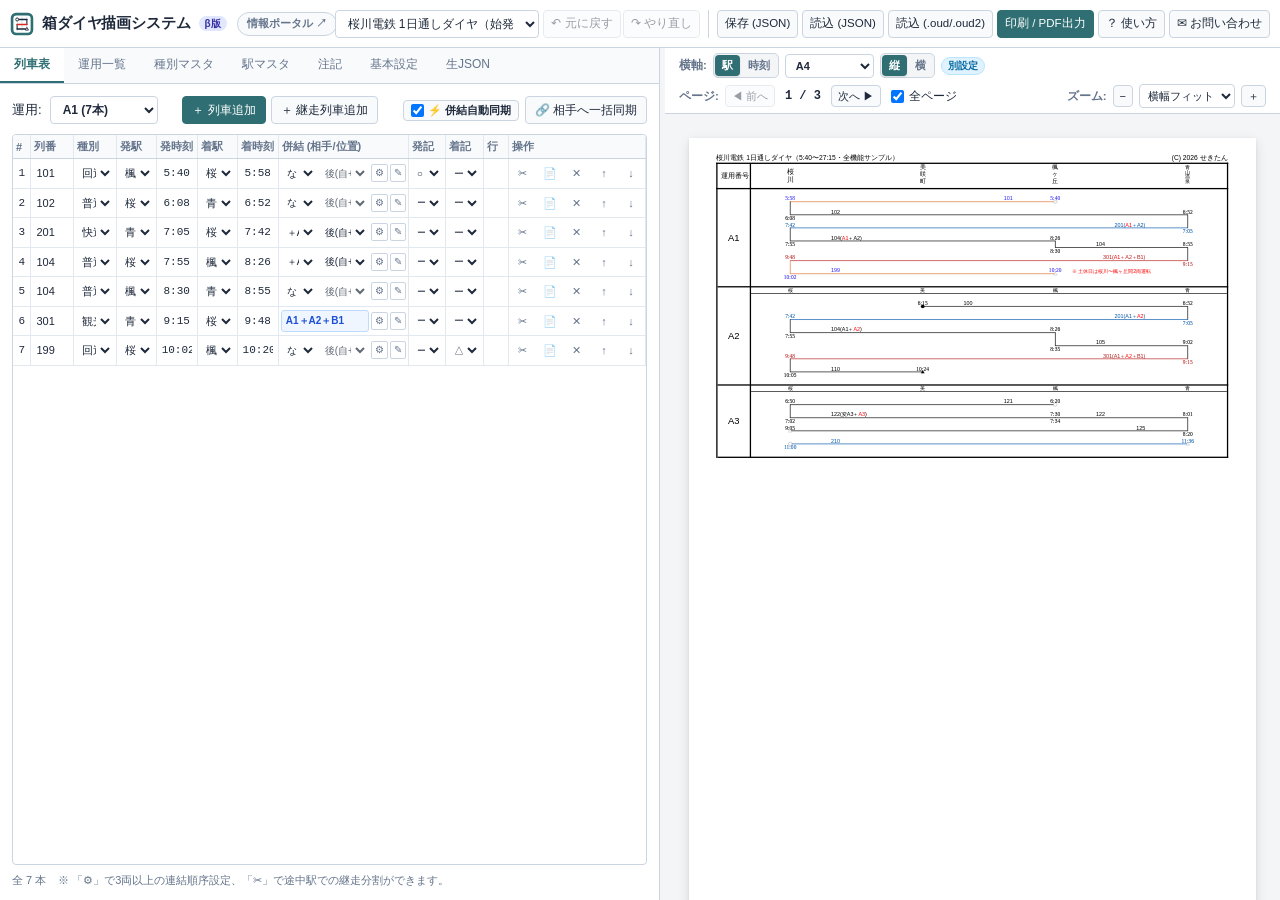
==== index.html @ 74475eea "Unify Sakuragawa full-day sample and add AUTO/CUSTOM paper sizing for time-axis mode" ====
<!DOCTYPE html>
<html lang="ja">
<head>
  <meta charset="UTF-8">
  <meta name="viewport" content="width=device-width, initial-scale=1.0">
  <title>箱ダイヤ描画ソフト - 鉄道車両仕業行路図作成システム</title>
  <meta name="description" content="Excelの罫線引きやセル結合は不要。ブラウザだけで鉄道の箱ダイヤ（車両運用図・仕業行路図）を作成・編集し、1:1ベクターPDFとして出力できる無料Webアプリ（β版）です。">
  <meta name="theme-color" content="#2F6F73">
  <link rel="canonical" href="https://sekitan66325.github.io/box-diagram/">

  <meta property="og:title" content="箱ダイヤ描画ソフト - 鉄道車両仕業行路図作成システム">
  <meta property="og:description" content="ブラウザだけで鉄道の箱ダイヤ（車両運用図・仕業行路図）を作成・編集し、そのままA4/B5のベクターPDFとして出力できる無料Webアプリです。">
  <meta property="og:type" content="website">
  <meta property="og:url" content="https://sekitan66325.github.io/box-diagram/">
  <meta property="og:image" content="https://sekitan66325.github.io/box-diagram/assets/apple-touch-icon.png">
  <meta property="og:site_name" content="箱ダイヤ描画システム">
  <meta name="twitter:card" content="summary">
  <meta name="twitter:site" content="@sekitan66325">

  <link rel="icon" href="assets/favicon.svg" type="image/svg+xml">
  <link rel="icon" href="assets/favicon.png" type="image/png" sizes="64x64">
  <link rel="apple-touch-icon" href="assets/apple-touch-icon.png" sizes="180x180">

  <!-- Google tag (gtag.js) -->
  <script async src="https://www.googletagmanager.com/gtag/js?id=G-0GM4B0FTW9"></script>
  <script>
    window.dataLayer = window.dataLayer || [];
    function gtag() { dataLayer.push(arguments); }
    gtag('js', new Date());

    gtag('config', 'G-0GM4B0FTW9');
  </script>

  <link rel="stylesheet" href="css/style.css">
  <style id="dynamic-print-style">
    @page {
      size: A4 portrait;
      margin: 0;
    }
  </style>
</head>
<body>
  <div class="app-container">
    <!-- 上部メインツールバー -->
    <header class="app-header">
      <div class="brand">
        <img src="assets/favicon.svg" alt="" class="brand-icon" width="24" height="24">
        <span class="brand-title">箱ダイヤ描画システム</span>
        <span class="beta-badge" title="一般公開 β版">β版</span>
        <a href="https://sekitan66325.github.io/" target="_blank" rel="noopener noreferrer" class="portal-back-link" title="真岡鐵道 情報ポータル（sekitan66325.github.io）を新しいタブで開く">
          情報ポータル ↗
        </a>
      </div>

      <div class="header-actions">
        <!-- プリセット選択 -->
        <select id="presetSelect" class="form-select preset-select-control" style="font-weight: 500;">
          <option value="sakuragawa_main">桜川電鉄 1日通しダイヤ（始発〜深夜・全機能サンプル）</option>
          <option value="midorikawa_compact">緑川鉄道 支線（B5横・コンパクトサンプル）</option>
        </select>

        <!-- 元に戻す / やり直し -->
        <div class="history-group">
          <button id="btnUndo" class="btn btn-sm btn-secondary" title="元に戻す (Ctrl+Z)" disabled>
            ↶ 元に戻す
          </button>
          <button id="btnRedo" class="btn btn-sm btn-secondary" title="やり直し (Ctrl+Y)" disabled>
            ↷ やり直し
          </button>
        </div>

        <!-- JSON / OuDia 保存・読込 -->
        <button id="btnExportJson" class="btn btn-sm btn-secondary" title="現在のダイヤデータをJSONファイルとしてダウンロード保存">
          保存 (JSON)
        </button>

        <label class="btn btn-sm btn-secondary" title="JSONファイルを読み込んで反映">
          読込 (JSON)
          <input type="file" id="inputFileJson" accept=".json" style="display: none;">
        </label>

        <label class="btn btn-sm btn-secondary" title="OuDia (.oud) / OuDiaSecond (.oud2) ファイルを読み込んで変換">
          読込 (.oud/.oud2)
          <input type="file" id="inputFileOud" accept=".oud,.oud2" style="display: none;">
        </label>

        <!-- 印刷 / PDF出力 -->
        <button id="btnPrint" class="btn btn-primary btn-sm" title="ブラウザの印刷機能を開いてPDFとして保存">
          印刷 / PDF出力
        </button>

        <!-- 使い方・ヘルプ -->
        <button id="btnHelp" class="btn btn-sm btn-secondary" title="使い方・仕様ガイドを開く (F1)">
          ？ 使い方
        </button>

        <!-- お問い合わせ・ご意見フォーム -->
        <button id="btnFeedback" class="btn btn-sm btn-secondary" title="不具合報告・ご要望・お問い合わせフォームを開く">
          ✉ お問い合わせ
        </button>
      </div>
    </header>

    <!-- メイン2ペイン領域 -->
    <div class="main-workspace">
      <!-- 左ペイン: 表形式エディタ -->
      <aside class="editor-pane" id="editorPane">
        <!-- table-editor.js により動的レンダリングされます -->
      </aside>

      <!-- 幅変更スプリッター -->
      <div class="workspace-splitter" id="workspaceSplitter"></div>

      <!-- 右ペイン: プレビュー表示 -->
      <main class="preview-pane" id="previewPane">
        <div class="preview-toolbar">
          <div class="preview-controls-group">
            <span class="text-muted" style="font-size: 11.5px; font-weight: 600;">横軸:</span>
            <div class="segmented-control" role="group" aria-label="横軸モード切替">
              <button type="button" id="btnAxisStation" class="seg-btn active" title="横軸を駅順にする（標準箱ダイヤ）">駅</button>
              <button type="button" id="btnAxisTime" class="seg-btn" title="横軸を時刻にする（運用線図／棒ダイヤ）">時刻</button>
            </div>
            <select id="selectQuickPageSize" class="form-select preview-quick-size" title="現在の表示モードに適用する用紙サイズ">
              <option value="AUTO">変形 (自動)</option>
              <option value="CUSTOM">変形 (手動)</option>
              <option value="A3">A3</option>
              <option value="B4">B4</option>
              <option value="A4" selected>A4</option>
              <option value="B5">B5</option>
              <option value="A5">A5</option>
              <option value="B6">B6</option>
            </select>
            <div class="segmented-control" role="group" aria-label="用紙の向き切替">
              <button type="button" id="btnQuickPortrait" class="seg-btn active" title="用紙を縦向きにする">縦</button>
              <button type="button" id="btnQuickLandscape" class="seg-btn" title="用紙を横向きにする">横</button>
            </div>
            <span id="quickCustomDimGroup" class="quick-custom-dim-group" hidden>
              <input type="number" id="inputQuickCustomW" class="quick-dim-input font-mono" min="100" max="1800" step="5" title="用紙幅 (mm)" />
              <span class="text-muted" style="font-size: 11px;">×</span>
              <input type="number" id="inputQuickCustomH" class="quick-dim-input font-mono" min="80" max="1200" step="5" title="用紙高さ (mm)" />
              <span class="text-muted" style="font-size: 10.5px;">mm</span>
            </span>
            <span id="quickPageSizeReadout" class="quick-size-readout font-mono" title="現在算出された変形用紙寸法" hidden></span>
            <span id="quickPageModeBadge" class="quick-separate-badge" title="駅軸と時刻軸で別の用紙設定を使用中" hidden>別設定</span>
          </div>

          <div class="preview-controls-group">
            <span class="text-muted" style="font-size: 11.5px; font-weight: 600;">ページ:</span>
            <button id="btnPrevPage" class="btn btn-xs btn-secondary" disabled>◀ 前へ</button>
            <span id="pageIndicator" class="font-mono font-bold" style="font-size: 12px; min-width: 44px; text-align: center;">1 / 1</span>
            <button id="btnNextPage" class="btn btn-xs btn-secondary" disabled>次へ ▶</button>
            <label class="checkbox-simple" style="margin-left: 4px;">
              <input type="checkbox" id="checkShowAllPages" checked />
              <span>全ページ</span>
            </label>
          </div>

          <div class="preview-controls-group">
            <span class="text-muted" style="font-size: 11.5px; font-weight: 600;">ズーム:</span>
            <button id="btnZoomOut" class="btn btn-xs btn-secondary" title="縮小 (Ctrl + -)">−</button>
            <select id="selectZoom" class="form-select" style="height: 24px; padding: 0 4px; font-size: 11px;">
              <option value="fit-width" selected>横幅フィット</option>
              <option value="fit">全体表示</option>
              <option value="0.5">50%</option>
              <option value="0.75">75%</option>
              <option value="1.0">100%</option>
              <option value="1.25">125%</option>
              <option value="1.5">150%</option>
            </select>
            <button id="btnZoomIn" class="btn btn-xs btn-secondary" title="拡大 (Ctrl + +)">＋</button>
          </div>
        </div>

        <div id="layoutSuggestionBar" class="layout-suggestion-bar" hidden></div>

        <!-- プレビュー用紙描画エリア -->
        <div class="preview-scroll-viewport" id="previewViewport">
          <!-- diagram-renderer.js により動的生成されます -->
        </div>
      </main>
    </div>
  </div>

  <!-- 使い方・仕様ガイド モーダル -->
  <div id="helpModalBackdrop" class="modal-backdrop" hidden>
    <div class="modal-dialog" role="dialog" aria-modal="true" aria-labelledby="helpModalTitle">
      <div class="modal-header">
        <div>
          <h2 id="helpModalTitle" class="modal-title">箱ダイヤ描画システム ご利用ガイド・仕様</h2>
          <p class="modal-subtitle">鉄道車両仕業行路図（箱ダイヤ）の作成・編集・PDF出力をブラウザだけで完結できるツールです。</p>
        </div>
        <button id="btnCloseHelp" class="btn-icon modal-close-btn" title="閉じる (Esc)" aria-label="ヘルプを閉じる">✕</button>
      </div>

      <div class="modal-nav" id="helpModalNav">
        <button class="help-nav-btn active" data-help-target="help-sec-quickstart">基本の流れ</button>
        <button class="help-nav-btn" data-help-target="help-sec-tabs">左パネル各タブ</button>
        <button class="help-nav-btn" data-help-target="help-sec-snap">注記とAlt吸着</button>
        <button class="help-nav-btn" data-help-target="help-sec-print">PDF印刷・保存</button>
        <button class="help-nav-btn" data-help-target="help-sec-spec">仕様・ショートカット</button>
      </div>

      <div class="modal-body" id="helpModalBody">
        <section id="help-sec-quickstart" class="help-section">
          <h3>1. はじめに（基本の使い方）</h3>
          <div class="help-steps">
            <div class="help-step">
              <span class="step-badge">1</span>
              <div>
                <strong>サンプルを選ぶ・データを開く</strong>
                <p>上部のプルダウンからサンプルデータ（桜川電鉄 本線 / 特急・回送・試運転 / 緑川鉄道 支線）を選ぶか、<code>読込 (JSON)</code> から保存済みデータを読み込みます。</p>
              </div>
            </div>
            <div class="help-step">
              <span class="step-badge">2</span>
              <div>
                <strong>左側パネルの表で編集する</strong>
                <p>「列車表」「運用一覧」「種別マスタ」「駅マスタ」「注記」「基本設定」タブを切り替えて編集します。変更は即座に右側プレビューへ反映されます。</p>
              </div>
            </div>
            <div class="help-step">
              <span class="step-badge">3</span>
              <div>
                <strong>右側の図面上で確認・微調整する</strong>
                <p>図面上の列車線をクリックすると左側の該当列車行へジャンプします。注記テキストは図面上で直接ドラッグ移動できます。</p>
              </div>
            </div>
            <div class="help-step">
              <span class="step-badge">4</span>
              <div>
                <strong>保存・PDF出力する</strong>
                <p>作業途中のデータは <code>保存 (JSON)</code> でファイル保存し、仕上げは <code>印刷 / PDF出力</code> からベクターPDFとして保存・印刷できます。</p>
              </div>
            </div>
          </div>
          <div class="help-note-box">
            <strong>データの安全性について：</strong> すべての処理はお使いのブラウザ内だけで実行され、入力データが外部サーバーへ送信・保存されることはありません。作業後は必要に応じて <code>保存 (JSON)</code> で手元に保存してください。
          </div>
        </section>

        <section id="help-sec-tabs" class="help-section">
          <h3>2. 左パネル（編集エリア）各タブの機能</h3>
          <table class="help-table">
            <thead>
              <tr>
                <th style="width: 120px;">タブ名</th>
                <th>主な機能とポイント</th>
              </tr>
            </thead>
            <tbody>
              <tr>
                <td><strong>列車表</strong></td>
                <td>運用を選択し、列車番号・種別・発駅/発時刻・着駅/着時刻・併結・発着記号・段下げ行数(<code>行</code>: <code>0</code>〜<code>10</code>) を表形式で編集します。<code>＋ 継走列車追加</code> や行操作の <code>✂</code>（途中駅分割）では列車番号・種別を引き継いで途中駅部分継走（標準<code>1</code>行・基本設定で<code>0</code>行も選択可）を作成できます。併結欄では相手運用と連結位置（<code>後(自+相)</code> / <code>前(相+自)</code>）、<code>⚙</code>（3両以上の詳細編成順設定）、<code>✎</code>（自由記述）を選択でき、<code>⚡ 併結自動同期</code>（および<code>🔗 相手へ一括同期</code>）により相手運用の列車着発情報も同期できます。</td>
              </tr>
              <tr>
                <td><strong>運用一覧</strong></td>
                <td>運用番号（ID）・表示用運用番号・複製・並び替え・削除や、手動改ページモード用の「改ページ」を設定します。「表示用運用番号」は原則「運用番号」に自動同期し（<code>自動</code>）、直接上書きしたいときはそのまま編集できます（<code>手動</code>／<code>↺</code>で復帰）。運用番号の変更時は他運用の併結相手指定も自動更新されます。</td>
              </tr>
              <tr>
                <td><strong>種別マスタ</strong></td>
                <td>普通・回送・SL・快速などの列車種別ごとに、ダイヤ線色・時刻色・列車番号色（カラーピッカー／HEX入力）・線種（実線／破線／点線）を自由に追加・設定できます。<code>🎨 パレット読込</code> から標準・JR東日本風・モノクロ印刷用へ一括切替も可能です。</td>
              </tr>
              <tr>
                <td><strong>駅マスタ</strong></td>
                <td>路線内の駅一覧を管理します。「表示」チェックを切り替えると図面上に縦基準線を引き、駅間のX座標を自動再配置します。主要4駅リセット／サンプル全10駅展開ボタンや、自由な駅追加・並び替えに対応しています。</td>
              </tr>
              <tr>
                <td><strong>注記</strong></td>
                <td>図面上に置く自由テキスト（運休注記など）のページ・配置先（駅軸 / 時刻軸）・文言・色・文字サイズ・X/Y座標を管理します。</td>
              </tr>
              <tr>
                <td><strong>基本設定</strong></td>
                <td>図面タイトル・著作権表記、横軸描画モード（駅 / 時刻）、時間軸の開始時刻・範囲・目盛り・24時以降の表記規則、用紙サイズ（A3/B4/A4/B5/A5/B6）と向き（縦/横・モード別設定可）、改ページやレイアウト細目の微調整が行えます。</td>
              </tr>
              <tr>
                <td><strong>生JSON</strong></td>
                <td>上級者向けのJSON直接表示・コピー・編集タブです。直接編集する場合はチェックボックスをONにして <code>適用する</code> を押してください（構造検証付き）。</td>
              </tr>
            </tbody>
          </table>

          <h4>発着記号の意味</h4>
          <ul class="help-list">
            <li><strong>発記（出発駅側の記号）</strong>：<code>○ 出区</code>（白丸）／<code>● 黒丸</code>／<code>ー なし</code></li>
            <li><strong>着記（到着駅側の記号）</strong>：<code>△ 入区</code>（白三角）／<code>▲ 終結</code>（黒三角）／<code>ー なし</code></li>
          </ul>
        </section>

        <section id="help-sec-snap" class="help-section">
          <h3>3. 図面上の操作と「Alt吸着」機能</h3>
          <ul class="help-list">
            <li><strong>列車線クリック連動</strong>：プレビュー上の列車線をクリックすると、左側の「列車表」で該当運用・該当列車へ自動スクロール＆ハイライトされます。</li>
            <li><strong>スプリッター幅調整</strong>：画面中央の境界線を左右にドラッグすると、編集パネルとプレビューの比率を変えられます。</li>
            <li><strong>注記テキストの自由移動</strong>：図面上の赤い文字等の注記は、そのままマウスでドラッグして位置を調整できます（小数点0.16px単位）。</li>
            <li><strong><code>Alt</code> + ドラッグで列車線に自動吸着</strong>：
              <ul class="help-sublist">
                <li><strong>上側／下側スナップ</strong>：ドラッグ中に <code>Alt</code> キーを押すと、近くの列車線の<strong>上側</strong>または<strong>下側</strong>の基準位置へ自動吸着します（青緑の補助ガイド線が表示されます）。</li>
                <li><strong>左端／中央／右端揃えスナップ</strong>：線の左端や各駅の基準線だけでなく、駅線手前（終着駅など）への<strong>右端揃え</strong>や線区間の中央揃えにも吸着します。</li>
                <li><strong>ドラッグ中の Alt 解除</strong>：<code>Alt</code> キーを先に離してもその吸着位置を起点に飛び跳ねず滑らかに微調整できます（そのままマウスを離せば吸着位置に確定します）。</li>
              </ul>
            </li>
          </ul>
        </section>

        <section id="help-sec-print" class="help-section">
          <h3>4. 印刷 / PDF出力とデータ保存のコツ</h3>
          <div class="help-columns">
            <div class="help-card">
              <h4>きれいなベクターPDFを出す印刷設定</h4>
              <p>上部の <code>印刷 / PDF出力</code>（または <kbd>Ctrl</kbd>+<kbd>P</kbd>）を押すと印刷ダイアログが開きます。ブラウザ側で以下を設定すると、1:1のベクターPDFとして最も綺麗に仕上がります。</p>
              <ul class="help-list">
                <li>送信先：<strong>PDFに保存</strong>（またはお使いのプリンタ）</li>
                <li>用紙サイズ：基本設定で選んだサイズ（A4 / B5）と一致させる</li>
                <li>余白：<strong>なし</strong></li>
                <li>倍率：<strong>既定</strong>（または <strong>100%</strong>）</li>
                <li>オプション：<strong>背景のグラフィック</strong> にチェック推奨</li>
              </ul>
            </div>
            <div class="help-card">
              <h4>データの保存と読み込み</h4>
              <ul class="help-list">
                <li><code>保存 (JSON)</code> を押すと、現在編集中の全設定・全運用・注記を含む JSON ファイルがダウンロードされます。</li>
                <li>次回作業時は <code>読込 (JSON)</code> からそのファイルを選択するだけで状態を復元できます。</li>
                <li>OuDia / OuDiaSecond の <code>.oud</code>・<code>.oud2</code> ファイルは <code>読込 (.oud/.oud2)</code> から取り込みできます（対象ダイヤや表示駅を選んで変換）。</li>
                <li>ブラウザを閉じると編集内容は保持されないため、こまめな JSON 保存をおすすめします。</li>
              </ul>
            </div>
          </div>
        </section>

        <section id="help-sec-spec" class="help-section">
          <h3>5. キーボードショートカット & システム仕様</h3>
          <div class="help-columns">
            <div class="help-card">
              <h4>ショートカット一覧</h4>
              <table class="help-table compact">
                <tbody>
                  <tr><td><kbd>Ctrl</kbd> + <kbd>Z</kbd></td><td>元に戻す（最大50回）</td></tr>
                  <tr><td><kbd>Ctrl</kbd> + <kbd>Y</kbd> / <kbd>Ctrl</kbd>+<kbd>Shift</kbd>+<kbd>Z</kbd></td><td>やり直し</td></tr>
                  <tr><td><kbd>Ctrl</kbd> + <kbd>P</kbd></td><td>全ページ展開して印刷 / PDF出力</td></tr>
                  <tr><td><kbd>Alt</kbd> + 注記ドラッグ</td><td>列車線（上下）・駅境界（左/中央/右端）へ吸着</td></tr>
                  <tr><td><kbd>F1</kbd> / <kbd>Esc</kbd></td><td>ヘルプ画面を開く / 閉じる</td></tr>
                </tbody>
              </table>
            </div>
            <div class="help-card">
              <h4>システム技術仕様（概要）</h4>
              <ul class="help-list">
                <li><strong>動作形式</strong>：HTML / CSS / JavaScript + SVG（外部ライブラリ・バックエンド不要）</li>
                <li><strong>推奨環境</strong>：Google Chrome / Microsoft Edge / Firefox 等の最新モダンブラウザ（PC画面推奨）</li>
                <li><strong>内部座標系</strong>：SVG viewBox（A4基準 <code>1122.56 × 1587.36</code>、縦横・大判/小判サイズ対応・ベクター出力）</li>
                <li><strong>対応用紙</strong>：A3 / B4 / A4 / B5 / A5 / B6（各縦・横、横軸モード別設定対応）</li>
                <li><strong>時刻入力範囲</strong>：<code>0:00〜27:59</code>（深夜日跨ぎ・起点時刻基準対応）</li>
                <li><strong>データ形式</strong>：JSON（スキーマ <code>version: "2.0"</code>）</li>
              </ul>
            </div>
          </div>
          <div class="help-support-box">
            <h4>関連サイト・開発の応援について（任意）</h4>
            <p>
              「箱ダイヤ描画ソフト」はすべての機能を<strong>完全無料</strong>でご利用いただけます。
              もし本ツールがお役に立ちましたら、励ましのレターや温かい応援をいただけますと今後の開発の大きな励みになります（応援は完全に任意です）。
            </p>
            <div class="help-support-actions">
              <a href="https://sekitan66325.github.io/" target="_blank" rel="noopener noreferrer" class="btn btn-sm btn-secondary">真岡鐵道 情報ポータル (sekitan66325.github.io) ↗</a>
              <a href="https://x.com/sekitan66325" target="_blank" rel="noopener noreferrer" class="btn btn-sm btn-secondary">X (@sekitan66325) ↗</a>
              <a href="https://ofuse.me/sekitan66325" target="_blank" rel="noopener noreferrer" class="btn btn-sm btn-secondary">✉ OFUSE で応援レターを送る ↗</a>
            </div>
          </div>
        </section>
      </div>

      <div class="modal-footer">
        <span class="text-muted" style="font-size: 11px;">
          (C) 2026 <a href="https://sekitan66325.github.io/" target="_blank" rel="noopener noreferrer" class="footer-portal-link">せきたん (sekitan66325.github.io) ↗</a> — 箱ダイヤ描画ソフト
        </span>
        <div class="modal-footer-actions">
          <button id="btnOpenFeedbackFromHelp" type="button" class="btn btn-sm btn-secondary" title="アプリ内フォームでお問い合わせを送る">✉ お問い合わせ</button>
          <a href="https://docs.google.com/forms/d/e/1FAIpQLSc45MP0RUGMoadCOQn6BY76kv__9lb29PureF1rfRvtywM2ZQ/viewform" target="_blank" rel="noopener noreferrer" class="btn btn-sm btn-secondary" title="Googleフォームを新しいタブで開く">フォームを別タブで開く ↗</a>
          <button id="btnCloseHelpFooter" class="btn btn-primary btn-sm">閉じる</button>
        </div>
      </div>
    </div>
  </div>

  <!-- お問い合わせ・ご意見フォーム モーダル -->
  <div id="feedbackModalBackdrop" class="modal-backdrop" hidden>
    <div class="modal-dialog feedback-modal-dialog" role="dialog" aria-modal="true" aria-labelledby="feedbackModalTitle">
      <div class="modal-header">
        <div>
          <h2 id="feedbackModalTitle" class="modal-title">お問い合わせ・ご意見フォーム</h2>
          <p class="modal-subtitle">不具合報告・機能追加のご要望・使い方のご質問をお送りください（ログイン不要）。</p>
        </div>
        <div class="modal-header-actions">
          <a id="btnFeedbackNewTab" href="https://docs.google.com/forms/d/e/1FAIpQLSc45MP0RUGMoadCOQn6BY76kv__9lb29PureF1rfRvtywM2ZQ/viewform" target="_blank" rel="noopener noreferrer" class="btn btn-sm btn-primary" title="Googleフォームを新しいタブで開く">
            別タブで開く ↗
          </a>
          <button id="btnCloseFeedback" class="btn-icon modal-close-btn" title="閉じる (Esc)" aria-label="お問い合わせフォームを閉じる">✕</button>
        </div>
      </div>

      <div class="feedback-modal-body">
        <div id="feedbackLoadingState" class="feedback-loading">
          Google フォームを読み込んでいます…（表示されない場合は右上の「別タブで開く ↗」をご利用ください）
        </div>
        <iframe
          id="feedbackFormFrame"
          class="feedback-iframe"
          data-src="https://docs.google.com/forms/d/e/1FAIpQLSc45MP0RUGMoadCOQn6BY76kv__9lb29PureF1rfRvtywM2ZQ/viewform?embedded=true"
          title="箱ダイヤ描画ソフト お問い合わせ・ご意見フォーム"
          loading="lazy">
        </iframe>
      </div>

      <div class="modal-footer">
        <span class="text-muted" style="font-size: 11px;">表示や入力がしづらい場合は「別タブで開く ↗」をお使いください。</span>
        <div class="modal-footer-actions">
          <a id="btnFeedbackNewTabFooter" href="https://docs.google.com/forms/d/e/1FAIpQLSc45MP0RUGMoadCOQn6BY76kv__9lb29PureF1rfRvtywM2ZQ/viewform" target="_blank" rel="noopener noreferrer" class="btn btn-sm btn-secondary">
            別タブで開く ↗
          </a>
          <button id="btnCloseFeedbackFooter" class="btn btn-primary btn-sm">閉じる</button>
        </div>
      </div>
    </div>
  </div>

  <!-- OuDia / OuDiaSecond インポート設定モーダル -->
  <div id="oudImportModalBackdrop" class="modal-backdrop" hidden>
    <div class="modal-dialog oud-modal-dialog" role="dialog" aria-modal="true" aria-labelledby="oudImportModalTitle">
      <div class="modal-header">
        <div>
          <h2 id="oudImportModalTitle" class="modal-title">OuDia / OuDiaSecond (.oud / .oud2) インポート設定</h2>
          <p id="oudImportSubtitle" class="modal-subtitle">ファイルを解析中…</p>
        </div>
        <button id="btnCloseOudImport" class="btn-icon modal-close-btn" title="閉じる (Esc)" aria-label="インポート設定を閉じる">✕</button>
      </div>

      <div class="modal-body oud-modal-body">
        <div class="oud-options-grid">
          <div class="oud-field">
            <label for="oudSelectDiagram" class="oud-field-label">対象ダイヤ (Dia.)</label>
            <select id="oudSelectDiagram" class="form-select"></select>
          </div>
          <div class="oud-field">
            <label for="oudSelectEncoding" class="oud-field-label">文字コード</label>
            <select id="oudSelectEncoding" class="form-select">
              <option value="auto">自動判定 (UTF-8 / Shift_JIS)</option>
              <option value="shift_jis">Shift_JIS (OuDia 標準)</option>
              <option value="utf-8">UTF-8</option>
            </select>
          </div>
          <div class="oud-field">
            <label for="oudSelectFallback" class="oud-field-label">運用情報なし時 (従来 .oud 等)</label>
            <select id="oudSelectFallback" class="form-select">
              <option value="direction">下り / 上りの仮運用へ振り分ける（推奨）</option>
              <option value="single">単一の「未割当」仮運用にまとめる</option>
            </select>
          </div>
          <div class="oud-field oud-checkbox-stack">
            <label class="checkbox-simple">
              <input type="checkbox" id="oudCheckExcludeCanceled" checked />
              <span>運休扱いの列車を除外する</span>
            </label>
            <label class="checkbox-simple">
              <input type="checkbox" id="oudCheckSameRow" checked />
              <span>同一列車継走 (PropertySame) を同じ行に描く</span>
            </label>
          </div>
        </div>

        <div id="oudImportSummary" class="oud-summary-box"></div>
        <ul id="oudImportWarnings" class="oud-warnings-list" hidden></ul>

        <div class="oud-stations-section">
          <div class="oud-stations-header">
            <span class="oud-field-label">水平軸に表示する駅（駅名列）</span>
            <div class="oud-stations-actions">
              <button type="button" id="btnOudVisRecommended" class="btn btn-xs btn-secondary">主要駅＋始終着（推奨）</button>
              <button type="button" id="btnOudVisMajor" class="btn btn-xs btn-secondary">主要駅のみ</button>
              <button type="button" id="btnOudVisEndpoints" class="btn btn-xs btn-secondary">始終着のみ</button>
              <button type="button" id="btnOudVisAll" class="btn btn-xs btn-secondary">全駅</button>
            </div>
          </div>
          <p class="oud-stations-hint">非表示にした途中駅が発着駅になった場合も、前後の表示駅間に自動で補間配置されます。</p>
          <div id="oudStationChecklist" class="oud-station-checklist"></div>
        </div>
      </div>

      <div class="modal-footer">
        <span class="text-muted" style="font-size: 11px;">
          ※ インポートを実行すると現在の編集内容は新しいダイヤに置き換わります。
        </span>
        <div class="modal-footer-actions">
          <button type="button" id="btnCancelOudImport" class="btn btn-sm btn-secondary">キャンセル</button>
          <button type="button" id="btnExecuteOudImport" class="btn btn-sm btn-primary">インポート実行</button>
        </div>
      </div>
    </div>
  </div>

  <!-- スクリプト読み込み順序 -->
  <script src="js/sample-data.js"></script>
  <script src="js/data-model.js"></script>
  <script src="js/oud-parser.js"></script>
  <script src="js/diagram-renderer.js"></script>
  <script src="js/table-editor.js"></script>
  <script src="js/app.js"></script>
</body>
</html>
---- css/style.css ----
/* ==========================================================================
   箱ダイヤ描画ソフト - モダン・シンプル スタイルシート
   - カラーパレット: ニュートラルグレー基調 + 深みのある青緑アクセント (#2F6F73)
   - 不要なグラデーション・ネオン・ガラス風エフェクト・絵文字過多を完全排除
   - 2ペイン分割 + ドラッグ幅変更対応
   - 1:1 ベクター印刷対応 (@media print)
   ========================================================================== */

:root {
  /* ニュートラルパレット */
  --bg-app: #f4f5f7;
  --bg-surface: #ffffff;
  --bg-subtle: #f8fafc;
  --bg-hover: #f1f5f9;
  --bg-active: #e2e8f0;

  /* 罫線・区切り */
  --border-color: #cbd5e1;
  --border-subtle: #e2e8f0;
  --border-focus: #2F6F73;

  /* テキスト色 */
  --text-main: #1e293b;
  --text-muted: #64748b;
  --text-light: #94a3b8;

  /* アクセントカラー: 落ち着いた青緑 (#2F6F73) */
  --primary: #2F6F73;
  --primary-hover: #26595d;
  --primary-active: #1d4346;
  --primary-light: #edf5f5;
  --primary-text: #ffffff;

  /* アラート・ステータス */
  --danger: #dc2626;
  --danger-light: #fef2f2;
  --warning: #d97706;
  --warning-light: #fffbeb;
  --success: #16a34a;

  /* フォント指定 */
  --font-ui: -apple-system, BlinkMacSystemFont, "Segoe UI", "Yu Gothic UI", "Meiryo UI", sans-serif;
  --font-mono: ui-monospace, SFMono-Regular, Consolas, "Liberation Mono", Menlo, monospace;
}

* {
  box-sizing: border-box;
  margin: 0;
  padding: 0;
}

html, body {
  width: 100%;
  height: 100%;
  overflow: hidden;
  font-family: var(--font-ui);
  font-size: 13px;
  color: var(--text-main);
  background-color: var(--bg-app);
  -webkit-font-smoothing: antialiased;
}

/* ==========================================================================
   アプリケーション全体レイアウト
   ========================================================================== */
.app-container {
  display: flex;
  flex-direction: column;
  width: 100vw;
  height: 100vh;
}

/* 上部メインバー */
.app-header {
  display: flex;
  align-items: center;
  justify-content: space-between;
  height: 48px;
  padding: 0 16px;
  background-color: var(--bg-surface);
  border-bottom: 1px solid var(--border-color);
  z-index: 10;
  flex-shrink: 0;
}

.brand {
  display: flex;
  align-items: center;
  gap: 8px;
  min-width: 0;
}

.brand-icon {
  width: 24px;
  height: 24px;
  display: block;
  flex-shrink: 0;
  border-radius: 5px;
}

.brand-title {
  font-size: 15px;
  font-weight: 700;
  letter-spacing: -0.01em;
  color: var(--text-main);
  white-space: nowrap;
}

.beta-badge {
  display: inline-flex;
  align-items: center;
  padding: 1px 6px;
  border-radius: 999px;
  background: #e0e7ff;
  color: #3730a3;
  font-size: 10px;
  font-weight: 700;
  letter-spacing: 0.02em;
  line-height: 1.3;
  flex-shrink: 0;
}

.portal-back-link {
  display: inline-flex;
  align-items: center;
  gap: 3px;
  height: 24px;
  padding: 0 9px;
  margin-left: 2px;
  border-radius: 999px;
  border: 1px solid var(--border-color);
  background-color: var(--bg-subtle);
  color: var(--text-muted);
  font-size: 11px;
  font-weight: 600;
  text-decoration: none;
  white-space: nowrap;
  flex-shrink: 0;
  transition: all 0.12s ease;
}

.portal-back-link:hover {
  color: var(--primary);
  border-color: var(--primary);
  background-color: var(--primary-light);
}

.preset-select-control {
  width: clamp(160px, 16vw, 250px);
}

.footer-portal-link {
  color: var(--primary);
  text-decoration: none;
  font-weight: 600;
}

.footer-portal-link:hover {
  text-decoration: underline;
}

.header-actions {
  display: flex;
  align-items: center;
  gap: 6px;
}

@media (max-width: 1380px) {
  .app-header {
    padding: 0 10px;
  }
  .header-actions {
    gap: 4px;
  }
  .header-actions .btn-sm {
    padding: 0 7px;
    font-size: 11.5px;
  }
}

.history-group {
  display: flex;
  align-items: center;
  gap: 2px;
  border-right: 1px solid var(--border-color);
  padding-right: 8px;
  margin-right: 4px;
}

/* メイン2ペイン領域 */
.main-workspace {
  display: flex;
  flex: 1;
  overflow: hidden;
  position: relative;
}

/* 左ペイン: 表形式エディタ */
.editor-pane {
  width: 660px;
  min-width: 460px;
  max-width: 950px;
  height: 100%;
  display: flex;
  flex-direction: column;
  background-color: var(--bg-surface);
  border-right: 1px solid var(--border-color);
  flex-shrink: 0;
}

/* スプリッター（ドラッグで幅変更） */
.workspace-splitter {
  width: 5px;
  cursor: col-resize;
  background-color: transparent;
  transition: background-color 0.15s ease;
  z-index: 20;
}

.workspace-splitter:hover,
.workspace-splitter.dragging {
  background-color: var(--primary);
}

/* 右ペイン: プレビュー表示 */
.preview-pane {
  flex: 1;
  height: 100%;
  display: flex;
  flex-direction: column;
  background-color: #64748b22;
  overflow: hidden;
}

/* ==========================================================================
   ボタン・フォーム要素の統一デザイン
   ========================================================================== */
.btn {
  display: inline-flex;
  align-items: center;
  justify-content: center;
  gap: 4px;
  height: 30px;
  padding: 0 12px;
  font-family: inherit;
  font-size: 12px;
  font-weight: 500;
  border-radius: 4px;
  border: 1px solid var(--border-color);
  background-color: var(--bg-surface);
  color: var(--text-main);
  cursor: pointer;
  transition: all 0.12s ease;
  white-space: nowrap;
  text-decoration: none;
}

.btn:hover:not(:disabled) {
  background-color: var(--bg-hover);
  border-color: var(--border-focus);
}

.btn:active:not(:disabled) {
  background-color: var(--bg-active);
}

.btn:disabled {
  opacity: 0.45;
  cursor: not-allowed;
}

.btn-primary {
  background-color: var(--primary);
  border-color: var(--primary);
  color: var(--primary-text);
}

.btn-primary:hover:not(:disabled) {
  background-color: var(--primary-hover);
  border-color: var(--primary-hover);
}

.btn-primary:active:not(:disabled) {
  background-color: var(--primary-active);
  border-color: var(--primary-active);
}

.btn-secondary {
  background-color: var(--bg-subtle);
}

.btn-sm {
  height: 28px;
  padding: 0 9px;
  font-size: 12px;
}

.btn-xs {
  height: 22px;
  padding: 0 6px;
  font-size: 11px;
}

.btn-icon {
  width: 24px;
  height: 24px;
  padding: 0;
  display: inline-flex;
  align-items: center;
  justify-content: center;
  border: 1px solid transparent;
  border-radius: 3px;
  background: transparent;
  cursor: pointer;
  font-size: 12px;
  color: var(--text-muted);
}

.btn-icon:hover:not(:disabled) {
  background-color: var(--bg-hover);
  border-color: var(--border-color);
  color: var(--text-main);
}

.btn-icon.text-danger:hover:not(:disabled) {
  background-color: var(--danger-light);
  color: var(--danger);
  border-color: var(--danger);
}

/* セレクト・インプット */
.form-control, .form-select {
  height: 28px;
  padding: 0 8px;
  font-family: inherit;
  font-size: 12px;
  border: 1px solid var(--border-color);
  border-radius: 4px;
  background-color: var(--bg-surface);
  color: var(--text-main);
  outline: none;
  transition: border-color 0.12s ease;
}

.form-control:focus, .form-select:focus {
  border-color: var(--primary);
  box-shadow: 0 0 0 2px var(--primary-light);
}

/* ==========================================================================
   エディタタブ & ボディ
   ========================================================================== */
.editor-tabs {
  display: flex;
  background-color: var(--bg-subtle);
  border-bottom: 1px solid var(--border-color);
  overflow-x: auto;
  flex-shrink: 0;
}

.editor-tab-btn {
  padding: 8px 14px;
  border: none;
  border-bottom: 2px solid transparent;
  background: transparent;
  font-family: inherit;
  font-size: 12px;
  font-weight: 500;
  color: var(--text-muted);
  cursor: pointer;
  white-space: nowrap;
  transition: all 0.15s ease;
}

.editor-tab-btn:hover {
  color: var(--text-main);
  background-color: var(--bg-hover);
}

.editor-tab-btn.active {
  color: var(--primary);
  font-weight: 700;
  border-bottom-color: var(--primary);
  background-color: var(--bg-surface);
}

.editor-body {
  flex: 1;
  display: flex;
  flex-direction: column;
  overflow: hidden;
  padding: 12px;
}

.tab-toolbar {
  display: flex;
  align-items: center;
  justify-content: space-between;
  margin-bottom: 10px;
  flex-shrink: 0;
  gap: 8px;
}

.roster-selector-group {
  display: flex;
  align-items: center;
  gap: 8px;
}

.action-buttons {
  display: flex;
  align-items: center;
  gap: 6px;
}

.section-title-sm {
  font-size: 13px;
  font-weight: 700;
  color: var(--text-main);
}

/* ==========================================================================
   スプレッドシート風グリッドテーブル
   ========================================================================== */
.table-scroll-container {
  flex: 1;
  overflow: auto;
  border: 1px solid var(--border-color);
  border-radius: 4px;
  background-color: var(--bg-surface);
}

.grid-table {
  width: 100%;
  border-collapse: collapse;
  font-size: 11px;
  text-align: left;
}

.grid-table thead th {
  position: sticky;
  top: 0;
  background-color: var(--bg-subtle);
  border-bottom: 1px solid var(--border-color);
  border-right: 1px solid var(--border-subtle);
  padding: 4px 3px;
  font-weight: 600;
  color: var(--text-muted);
  white-space: nowrap;
  z-index: 2;
}

.grid-table tbody td {
  border-bottom: 1px solid var(--border-subtle);
  border-right: 1px solid var(--border-subtle);
  padding: 2px 2px;
  vertical-align: middle;
  white-space: nowrap;
}

.grid-table tbody tr:hover td {
  background-color: var(--bg-hover);
}

.grid-table tbody tr.row-error td {
  background-color: var(--danger-light);
}

.grid-table tbody tr.row-warning td {
  background-color: var(--warning-light);
}

/* セル内入力フィールド */
.cell-input {
  width: 100%;
  height: 22px;
  padding: 0 2px;
  border: 1px solid transparent;
  border-radius: 3px;
  background: transparent;
  font-family: inherit;
  font-size: 11px;
  color: inherit;
  outline: none;
}

.cell-input-sm {
  height: 20px;
  font-size: 10px;
  padding: 0 2px;
}

.cell-input:hover {
  border-color: var(--border-subtle);
  background-color: var(--bg-surface);
}

.cell-input:focus {
  border-color: var(--primary);
  background-color: var(--bg-surface);
}

.cell-select {
  width: 100%;
  height: 22px;
  padding: 0 1px;
  border: 1px solid transparent;
  border-radius: 3px;
  background: transparent;
  font-family: inherit;
  font-size: 11px;
  color: inherit;
  outline: none;
}

.cell-select-sm {
  height: 20px;
  font-size: 10px;
  padding: 0 1px;
}

.cell-select:hover {
  border-color: var(--border-subtle);
  background-color: var(--bg-surface);
}

.cell-select:focus {
  border-color: var(--primary);
  background-color: var(--bg-surface);
}

.coupled-cell-flex {
  display: flex;
  align-items: center;
  gap: 2px;
}

.btn-icon-xs {
  background: none;
  border: 1px solid var(--border-color);
  border-radius: 2px;
  padding: 0 3px;
  height: 18px;
  font-size: 10px;
  cursor: pointer;
  color: var(--text-muted);
  line-height: 16px;
  flex-shrink: 0;
}

.btn-icon-xs:hover:not(:disabled) {
  background: var(--bg-hover);
  color: var(--text-main);
  border-color: var(--primary);
}

.btn-icon-xs:disabled {
  opacity: 0.35;
  cursor: not-allowed;
}

.color-picker-cell {
  display: flex;
  align-items: center;
  gap: 4px;
}

.color-swatch {
  width: 22px;
  height: 22px;
  border: 1px solid var(--border-color);
  border-radius: 3px;
  cursor: pointer;
  padding: 0;
  background: none;
}

.color-hex-input {
  width: 68px;
  height: 22px;
  padding: 0 4px;
  font-size: 11px;
  border: 1px solid var(--border-subtle);
  border-radius: 3px;
}

.action-cell {
  text-align: center;
  white-space: nowrap;
}

.table-footer-info {
  margin-top: 8px;
  font-size: 11px;
  color: var(--text-muted);
  display: flex;
  align-items: center;
}

/* 併結位置選択・3両以上ポップオーバー・部分継走・同期コントロール */
.coupled-cell-flex {
  display: flex;
  align-items: center;
  gap: 2px;
  min-width: 0;
}

.coupled-pos-select {
  width: 50px !important;
  flex: 0 0 50px;
  font-size: 10px !important;
  padding: 0 1px !important;
}

.coupled-multi-badge {
  flex: 1;
  min-width: 48px;
  height: 22px;
  padding: 0 4px;
  font-size: 10px;
  font-weight: 600;
  color: #1d4ed8;
  background-color: #eff6ff;
  border: 1px solid #bfdbfe;
  border-radius: 3px;
  cursor: pointer;
  white-space: nowrap;
  overflow: hidden;
  text-overflow: ellipsis;
  text-align: left;
}

.coupled-multi-badge:hover {
  background-color: #dbeafe;
}

#trainsGridTable .action-cell .btn-icon {
  padding: 1px 2px;
  font-size: 11px;
}

.sync-toolbar-group {
  display: flex;
  align-items: center;
  gap: 6px;
  flex-wrap: wrap;
}

.sync-toggle-label {
  display: inline-flex;
  align-items: center;
  gap: 4px;
  font-size: 11px;
  font-weight: 600;
  color: var(--text-main);
  background: #f8fafc;
  border: 1px solid var(--border-color);
  border-radius: 4px;
  padding: 2px 7px;
  cursor: pointer;
  user-select: none;
}

.sync-toggle-label input {
  margin: 0;
  cursor: pointer;
}

.sync-status-badge {
  font-size: 11px;
  color: #047857;
  background: #ecfdf5;
  border: 1px solid #a7f3d0;
  border-radius: 4px;
  padding: 2px 7px;
  font-weight: 600;
}

.roster-name-cell {
  display: flex;
  align-items: center;
  gap: 4px;
}

.roster-name-badge {
  font-size: 10px;
  padding: 1px 5px;
  border-radius: 10px;
  white-space: nowrap;
  flex-shrink: 0;
  font-weight: 600;
}

.roster-name-badge.is-auto {
  background-color: #ecfdf5;
  color: #047857;
  border: 1px solid #a7f3d0;
}

.roster-name-badge.is-manual {
  background-color: #fef3c7;
  color: #b45309;
  border: 1px solid #fde68a;
}

.editor-inline-alert {
  margin-top: 6px;
  padding: 5px 8px;
  font-size: 11px;
  border-radius: 4px;
  background-color: #fef2f2;
  color: #b91c1c;
  border: 1px solid #fecaca;
}

.editor-floating-popover {
  position: fixed;
  z-index: 3000;
  min-width: 240px;
  max-width: 310px;
  background: #ffffff;
  border: 1px solid #cbd5e1;
  border-radius: 6px;
  box-shadow: 0 10px 25px rgba(15, 23, 42, 0.18);
  padding: 10px;
  font-size: 12px;
  color: var(--text-main);
}

.editor-popover-header {
  display: flex;
  align-items: center;
  justify-content: space-between;
  font-weight: 700;
  font-size: 12px;
  margin-bottom: 8px;
  padding-bottom: 5px;
  border-bottom: 1px solid var(--border-subtle);
}

.formation-preview-chip {
  background: #f8fafc;
  border: 1px solid var(--border-subtle);
  border-radius: 4px;
  padding: 4px 8px;
  font-family: monospace;
  font-size: 12px;
  font-weight: 700;
  text-align: center;
  margin-bottom: 8px;
}

.formation-slot-list {
  display: flex;
  flex-direction: column;
  gap: 4px;
  margin-bottom: 8px;
  max-height: 180px;
  overflow-y: auto;
}

.formation-slot-item {
  display: flex;
  align-items: center;
  gap: 5px;
  padding: 3px 6px;
  border: 1px solid var(--border-subtle);
  border-radius: 4px;
  background: #ffffff;
}

.formation-slot-item.is-self {
  background: #fef2f2;
  border-color: #fca5a5;
  font-weight: 700;
}

.formation-slot-label {
  flex: 1;
  font-size: 12px;
}

.formation-add-row {
  display: flex;
  gap: 4px;
  align-items: center;
  margin-bottom: 8px;
}

.editor-popover-footer {
  display: flex;
  justify-content: flex-end;
  gap: 6px;
}

.split-station-list {
  display: flex;
  flex-direction: column;
  gap: 4px;
  max-height: 200px;
  overflow-y: auto;
}

/* ==========================================================================
   設定フォーム・グループ
   ========================================================================== */
.form-settings-container {
  overflow-y: auto;
  flex: 1;
  padding-right: 4px;
}

.settings-group {
  background-color: var(--bg-surface);
  border: 1px solid var(--border-color);
  border-radius: 4px;
  padding: 12px;
  margin-bottom: 12px;
}

.group-title {
  font-size: 13px;
  font-weight: 700;
  margin-bottom: 10px;
  color: var(--text-main);
  border-bottom: 1px solid var(--border-subtle);
  padding-bottom: 6px;
}

.form-row {
  margin-bottom: 8px;
  display: flex;
  flex-direction: column;
  gap: 4px;
}

.form-row-grid {
  display: flex;
  gap: 12px;
}

.form-col {
  flex: 1;
  display: flex;
  flex-direction: column;
  gap: 4px;
}

.form-label {
  font-size: 11px;
  font-weight: 600;
  color: var(--text-muted);
}

.radio-group-horizontal {
  display: flex;
  gap: 16px;
  align-items: center;
}

.radio-label, .checkbox-simple {
  display: inline-flex;
  align-items: center;
  gap: 5px;
  cursor: pointer;
  font-size: 12px;
}

/* ==========================================================================
   生JSONエディタ
   ========================================================================== */
.raw-json-container {
  display: flex;
  flex-direction: column;
  flex: 1;
  overflow: hidden;
}

.json-actions-bar {
  display: flex;
  justify-content: space-between;
  align-items: center;
  margin-bottom: 8px;
}

.json-textarea {
  flex: 1;
  width: 100%;
  resize: none;
  padding: 10px;
  border: 1px solid var(--border-color);
  border-radius: 4px;
  background-color: var(--bg-subtle);
  color: var(--text-main);
  font-size: 12px;
  line-height: 1.5;
  outline: none;
}

.json-textarea:focus {
  border-color: var(--primary);
  background-color: var(--bg-surface);
}

.alert-box {
  padding: 8px 12px;
  border-radius: 4px;
  font-size: 12px;
  line-height: 1.4;
  margin-bottom: 8px;
}

.alert-warning {
  background-color: var(--warning-light);
  border: 1px solid #fde68a;
  color: #92400e;
}

.alert-danger {
  background-color: var(--danger-light);
  border: 1px solid #fecaca;
  color: #991b1b;
  white-space: pre-wrap;
}

/* ==========================================================================
   プレビューペイン & シート表示
   ========================================================================== */
.preview-toolbar {
  min-height: 40px;
  height: auto;
  background-color: var(--bg-surface);
  border-bottom: 1px solid var(--border-color);
  display: flex;
  flex-wrap: wrap;
  align-items: center;
  justify-content: space-between;
  gap: 6px 10px;
  padding: 5px 14px;
  flex-shrink: 0;
}

.preview-controls-group {
  display: flex;
  align-items: center;
  gap: 6px;
}

.segmented-control {
  display: inline-flex;
  align-items: center;
  background-color: var(--bg-app);
  border: 1px solid var(--border-color);
  border-radius: 5px;
  padding: 1px;
  gap: 1px;
}

.seg-btn {
  border: none;
  background: transparent;
  color: var(--text-muted);
  font-size: 11px;
  font-weight: 600;
  padding: 2px 7px;
  height: 21px;
  border-radius: 4px;
  cursor: pointer;
  white-space: nowrap;
  transition: all 0.12s ease;
}

.seg-btn:hover {
  color: var(--text-main);
}

.seg-btn.active {
  background-color: var(--primary);
  color: #ffffff;
  box-shadow: 0 1px 2px rgba(0, 0, 0, 0.12);
}

.preview-quick-size {
  height: 24px;
  padding: 0 6px;
  font-size: 11px;
  font-weight: 600;
  width: auto;
}

.quick-separate-badge {
  display: inline-flex;
  align-items: center;
  padding: 1px 6px;
  border-radius: 999px;
  font-size: 10px;
  font-weight: 700;
  background-color: #e0f2fe;
  color: #0369a1;
  border: 1px solid #bae6fd;
  white-space: nowrap;
}

.quick-size-readout {
  display: inline-flex;
  align-items: center;
  padding: 1px 6px;
  border-radius: 4px;
  font-size: 10.5px;
  font-weight: 600;
  background-color: #ecfdf5;
  color: #047857;
  border: 1px solid #a7f3d0;
  white-space: nowrap;
}

.quick-custom-dim-group {
  display: inline-flex;
  align-items: center;
  gap: 3px;
}

.quick-custom-dim-group[hidden],
.quick-size-readout[hidden] {
  display: none !important;
}

.quick-dim-input {
  width: 50px;
  height: 22px;
  padding: 0 4px;
  font-size: 11px;
  text-align: right;
  border: 1px solid var(--border-color);
  border-radius: 4px;
  background-color: var(--bg-surface);
  color: var(--text-main);
}

.seg-btn:disabled {
  opacity: 0.48;
  cursor: not-allowed;
}

.layout-suggestion-bar {
  display: flex;
  align-items: center;
  justify-content: space-between;
  gap: 10px;
  padding: 6px 14px;
  background-color: #fffbeb;
  border-bottom: 1px solid #fde68a;
  color: #78350f;
  font-size: 11.5px;
  flex-shrink: 0;
}

.layout-suggestion-bar[hidden] {
  display: none !important;
}

.layout-suggestion-msg {
  display: flex;
  align-items: center;
  gap: 6px;
  line-height: 1.35;
}

.layout-suggestion-actions {
  display: flex;
  align-items: center;
  gap: 6px;
  flex-wrap: wrap;
  flex-shrink: 0;
}

.preview-scroll-viewport {
  flex: 1;
  overflow: auto;
  display: block;
  text-align: center;
  padding: 24px;
  background-color: var(--bg-app);
}

.preview-page-wrapper {
  display: inline-block;
  margin: 0 auto 32px auto;
  box-shadow: 0 4px 12px rgba(0, 0, 0, 0.1), 0 1px 3px rgba(0, 0, 0, 0.08);
  background-color: #ffffff;
  vertical-align: top;
  position: relative;
  text-align: left;
}

.preview-page-sheet {
  background-color: #ffffff;
  transform-origin: top left;
  position: absolute;
  top: 0;
  left: 0;
}

.preview-page-sheet svg {
  width: 100%;
  height: 100%;
  display: block;
}

/* ドロップダウンメニュー */
.dropdown-inline {
  position: relative;
  display: inline-block;
}

.dropdown-menu {
  position: absolute;
  top: 100%;
  right: 0;
  background-color: var(--bg-surface);
  border: 1px solid var(--border-color);
  border-radius: 4px;
  box-shadow: 0 4px 12px rgba(0, 0, 0, 0.12);
  min-width: 220px;
  z-index: 50;
  margin-top: 4px;
  padding: 4px 0;
}

.dropdown-item {
  display: block;
  padding: 8px 12px;
  color: var(--text-main);
  text-decoration: none;
  font-size: 12px;
}

.dropdown-item:hover {
  background-color: var(--primary-light);
  color: var(--primary);
}

/* ユーティリティ */
.font-mono { font-family: var(--font-mono); }
.font-bold { font-weight: 700; }
.text-center { text-align: center; }
.text-right { text-align: right; }
.text-muted { color: var(--text-muted); }

/* ==========================================================================
   使い方・ヘルプ モーダルダイアログ
   ========================================================================== */
.modal-backdrop[hidden] {
  display: none !important;
}

.modal-backdrop {
  position: fixed;
  inset: 0;
  background-color: rgba(15, 23, 42, 0.45);
  display: flex;
  align-items: center;
  justify-content: center;
  padding: 20px;
  z-index: 1000;
}

.modal-dialog {
  width: min(880px, 100%);
  max-height: min(86vh, 820px);
  background-color: var(--bg-surface);
  border: 1px solid var(--border-color);
  border-radius: 8px;
  box-shadow: 0 18px 40px rgba(15, 23, 42, 0.22);
  display: flex;
  flex-direction: column;
  overflow: hidden;
}

.modal-header {
  display: flex;
  align-items: flex-start;
  justify-content: space-between;
  gap: 16px;
  padding: 16px 20px 12px;
  border-bottom: 1px solid var(--border-subtle);
  background-color: var(--bg-subtle);
}

.modal-title {
  font-size: 16px;
  font-weight: 700;
  color: var(--text-main);
}

.modal-subtitle {
  margin-top: 2px;
  font-size: 12px;
  color: var(--text-muted);
}

.modal-close-btn {
  width: 28px;
  height: 28px;
  font-size: 14px;
  flex-shrink: 0;
}

.modal-nav {
  display: flex;
  flex-wrap: wrap;
  gap: 6px;
  padding: 10px 20px;
  background-color: var(--bg-surface);
  border-bottom: 1px solid var(--border-subtle);
}

.help-nav-btn {
  border: 1px solid var(--border-color);
  background-color: var(--bg-subtle);
  color: var(--text-main);
  font-family: inherit;
  font-size: 12px;
  font-weight: 500;
  padding: 4px 10px;
  border-radius: 999px;
  cursor: pointer;
  transition: all 0.12s ease;
}

.help-nav-btn:hover {
  border-color: var(--primary);
  color: var(--primary);
}

.help-nav-btn.active {
  background-color: var(--primary);
  border-color: var(--primary);
  color: var(--primary-text);
}

.modal-body {
  padding: 18px 22px;
  overflow-y: auto;
  flex: 1;
  line-height: 1.65;
}

.help-section + .help-section {
  margin-top: 24px;
  padding-top: 20px;
  border-top: 1px solid var(--border-subtle);
}

.help-section h3 {
  font-size: 14px;
  font-weight: 700;
  color: var(--primary);
  margin-bottom: 10px;
}

.help-section h4 {
  font-size: 12.5px;
  font-weight: 700;
  color: var(--text-main);
  margin: 12px 0 6px;
}

.help-section code {
  font-family: var(--font-mono);
  font-size: 11.5px;
  background-color: var(--bg-hover);
  border: 1px solid var(--border-subtle);
  border-radius: 3px;
  padding: 1px 5px;
}

.help-section kbd {
  font-family: var(--font-mono);
  font-size: 11px;
  background-color: var(--bg-subtle);
  border: 1px solid var(--border-color);
  border-bottom-width: 2px;
  border-radius: 3px;
  padding: 1px 5px;
  color: var(--text-main);
}

.help-steps {
  display: grid;
  grid-template-columns: repeat(2, minmax(0, 1fr));
  gap: 10px;
}

.help-step {
  display: flex;
  align-items: flex-start;
  gap: 10px;
  padding: 10px 12px;
  border: 1px solid var(--border-subtle);
  border-radius: 6px;
  background-color: var(--bg-subtle);
}

.step-badge {
  width: 22px;
  height: 22px;
  border-radius: 50%;
  background-color: var(--primary);
  color: var(--primary-text);
  font-size: 12px;
  font-weight: 700;
  display: inline-flex;
  align-items: center;
  justify-content: center;
  flex-shrink: 0;
  margin-top: 1px;
}

.help-step p {
  margin-top: 3px;
  font-size: 12px;
  color: var(--text-muted);
}

.help-note-box {
  margin-top: 12px;
  padding: 9px 12px;
  border-left: 3px solid var(--primary);
  background-color: var(--primary-light);
  border-radius: 0 4px 4px 0;
  font-size: 12px;
}

.help-table {
  width: 100%;
  border-collapse: collapse;
  font-size: 12px;
}

.help-table th,
.help-table td {
  border: 1px solid var(--border-subtle);
  padding: 7px 10px;
  text-align: left;
  vertical-align: top;
}

.help-table th {
  background-color: var(--bg-subtle);
  font-weight: 600;
}

.help-table.compact td {
  padding: 5px 8px;
}

.help-list {
  margin-left: 18px;
  font-size: 12.5px;
}

.help-list li + li {
  margin-top: 5px;
}

.help-sublist {
  margin: 4px 0 2px 18px;
  font-size: 12px;
  color: var(--text-main);
}

.help-columns {
  display: grid;
  grid-template-columns: repeat(2, minmax(0, 1fr));
  gap: 12px;
}

.help-card {
  border: 1px solid var(--border-subtle);
  border-radius: 6px;
  padding: 12px 14px;
  background-color: var(--bg-subtle);
}

.help-card h4 {
  margin-top: 0;
}

.help-card p {
  font-size: 12px;
  color: var(--text-muted);
  margin-bottom: 8px;
}

.help-support-box {
  margin-top: 14px;
  padding: 12px 14px;
  border: 1px solid var(--border-subtle);
  border-radius: 6px;
  background-color: var(--bg-subtle);
}

.help-support-box h4 {
  margin: 0 0 6px;
  font-size: 12.5px;
  color: var(--text-main);
}

.help-support-box p {
  margin: 0 0 8px;
  font-size: 12px;
  line-height: 1.6;
  color: var(--text-muted);
}

.help-support-actions {
  display: flex;
  align-items: center;
  gap: 8px;
  flex-wrap: wrap;
}

.modal-footer {
  display: flex;
  align-items: center;
  justify-content: space-between;
  gap: 12px;
  flex-wrap: wrap;
  padding: 10px 20px;
  border-top: 1px solid var(--border-subtle);
  background-color: var(--bg-subtle);
}

.modal-header-actions,
.modal-footer-actions {
  display: flex;
  align-items: center;
  gap: 8px;
  flex-shrink: 0;
}

.feedback-modal-dialog {
  width: min(760px, 100%);
  height: min(88vh, 820px);
  max-height: min(88vh, 820px);
}

.feedback-modal-body {
  position: relative;
  flex: 1;
  min-height: 0;
  display: flex;
  flex-direction: column;
  background-color: #eaf1f1;
}

.feedback-loading {
  padding: 10px 20px;
  font-size: 12px;
  color: var(--text-muted);
  background-color: var(--bg-surface);
  border-bottom: 1px solid var(--border-subtle);
  text-align: center;
}

.feedback-loading[hidden] {
  display: none;
}

.feedback-iframe {
  width: 100%;
  flex: 1;
  min-height: 360px;
  border: 0;
  display: block;
}

/* ==========================================================================
   OuDia / OuDiaSecond インポート設定モーダル
   ========================================================================== */
.oud-modal-dialog {
  width: min(760px, 100%);
  max-height: min(88vh, 800px);
}

.oud-modal-body {
  display: flex;
  flex-direction: column;
  gap: 14px;
}

.oud-options-grid {
  display: grid;
  grid-template-columns: repeat(2, minmax(0, 1fr));
  gap: 10px 14px;
}

.oud-field {
  display: flex;
  flex-direction: column;
  gap: 4px;
}

.oud-field-label {
  font-size: 11.5px;
  font-weight: 600;
  color: var(--text-muted);
}

.oud-checkbox-stack {
  justify-content: center;
  gap: 6px;
  padding-top: 12px;
}

.oud-summary-box {
  display: grid;
  grid-template-columns: repeat(4, minmax(0, 1fr));
  gap: 8px;
  padding: 10px 12px;
  background-color: var(--bg-subtle);
  border: 1px solid var(--border-subtle);
  border-radius: 6px;
}

.oud-summary-item {
  display: flex;
  flex-direction: column;
  gap: 2px;
}

.oud-summary-item.oud-summary-wide {
  grid-column: 1 / -1;
  border-top: 1px dashed var(--border-subtle);
  padding-top: 6px;
  margin-top: 2px;
  flex-direction: row;
  align-items: center;
  justify-content: space-between;
}

.oud-summary-label {
  font-size: 11px;
  color: var(--text-muted);
}

.oud-summary-value {
  font-size: 14px;
  font-weight: 700;
  color: var(--text-main);
  font-family: var(--font-mono);
}

.oud-summary-source {
  font-size: 11.5px;
  font-weight: 600;
  color: var(--primary);
}

.oud-warnings-list {
  margin: 0;
  padding: 8px 12px 8px 26px;
  border-left: 3px solid var(--warning);
  background-color: var(--warning-light);
  border-radius: 0 4px 4px 0;
  font-size: 12px;
  color: #92400e;
}

.oud-warnings-list[hidden] {
  display: none;
}

.oud-stations-section {
  display: flex;
  flex-direction: column;
  gap: 6px;
}

.oud-stations-header {
  display: flex;
  align-items: center;
  justify-content: space-between;
  gap: 8px;
  flex-wrap: wrap;
}

.oud-stations-actions {
  display: flex;
  align-items: center;
  gap: 4px;
  flex-wrap: wrap;
}

.oud-stations-hint {
  font-size: 11.5px;
  color: var(--text-muted);
}

.oud-station-checklist {
  display: grid;
  grid-template-columns: repeat(auto-fill, minmax(170px, 1fr));
  gap: 6px;
  max-height: 220px;
  overflow-y: auto;
  padding: 10px;
  border: 1px solid var(--border-subtle);
  border-radius: 6px;
  background-color: var(--bg-subtle);
}

.oud-station-item {
  display: flex;
  align-items: center;
  gap: 6px;
  padding: 4px 6px;
  border-radius: 4px;
  background-color: var(--bg-surface);
  border: 1px solid var(--border-subtle);
  font-size: 12px;
  cursor: pointer;
}

.oud-station-item:hover {
  border-color: var(--primary);
}

.oud-station-name {
  flex: 1;
  min-width: 0;
  overflow: hidden;
  text-overflow: ellipsis;
  white-space: nowrap;
}

.oud-tag {
  font-size: 10px;
  font-weight: 600;
  padding: 0 4px;
  border-radius: 3px;
  flex-shrink: 0;
}

.oud-tag-major {
  background-color: var(--primary-light);
  color: var(--primary);
}

.oud-tag-end {
  background-color: #e2e8f0;
  color: #334155;
}

@media (max-width: 720px) {
  .help-steps,
  .help-columns,
  .oud-options-grid {
    grid-template-columns: 1fr;
  }
  .oud-summary-box {
    grid-template-columns: repeat(2, minmax(0, 1fr));
  }
}

/* ==========================================================================
   印刷スタイル (@media print) - 1:1 ベクターPDF出力
   ========================================================================== */
@media print {
  @page {
    margin: 0;
  }

  html, body {
    width: 100% !important;
    height: 100% !important;
    overflow: visible !important;
    background: #ffffff !important;
    margin: 0 !important;
    padding: 0 !important;
  }

  .app-header,
  .editor-pane,
  .workspace-splitter,
  .preview-toolbar,
  .layout-suggestion-bar,
  .modal-backdrop {
    display: none !important;
  }

  .main-workspace,
  .preview-pane,
  .preview-scroll-viewport {
    display: block !important;
    position: static !important;
    width: 100% !important;
    height: auto !important;
    padding: 0 !important;
    margin: 0 !important;
    overflow: visible !important;
    background: #ffffff !important;
  }

  .preview-page-wrapper {
    display: block !important;
    position: relative !important;
    width: 100% !important;
    height: 100vh !important;
    max-height: 99.4vh !important;
    margin: 0 !important;
    padding: 0 !important;
    box-shadow: none !important;
    background: transparent !important;
    page-break-after: always !important;
    break-after: page !important;
    page-break-inside: avoid !important;
    break-inside: avoid !important;
  }

  .preview-page-wrapper:last-child {
    page-break-after: avoid !important;
    break-after: avoid !important;
  }

  .preview-page-sheet {
    position: static !important;
    box-shadow: none !important;
    border-radius: 0 !important;
    transform: none !important;
    margin: 0 !important;
    padding: 0 !important;
    width: 100vw !important;
    height: 100vh !important;
    max-height: 99.4vh !important;
    display: block !important;
  }

  .preview-page-sheet svg {
    width: 100% !important;
    height: 100% !important;
    display: block !important;
  }
}
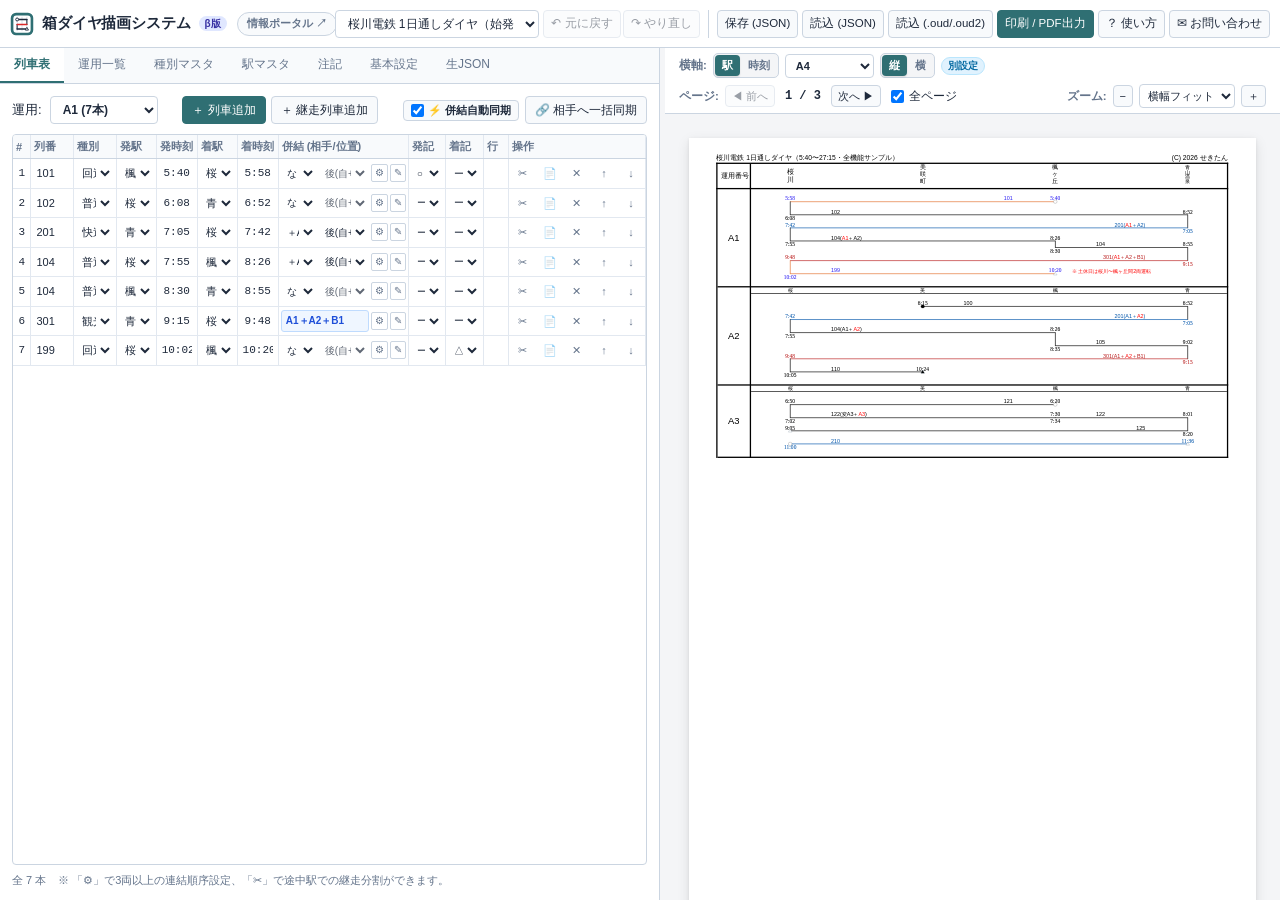
==== commit b55fadd2: "fix(pdf,oud): fix landscape PDF orientation across paper sizes and reconstruct Ver1-1.17 Operation t" ====
--- a/index.html
+++ b/index.html
@@ -309,8 +309,8 @@
               <h4>きれいなベクターPDFを出す印刷設定</h4>
               <p>上部の <code>印刷 / PDF出力</code>（または <kbd>Ctrl</kbd>+<kbd>P</kbd>）を押すと印刷ダイアログが開きます。ブラウザ側で以下を設定すると、1:1のベクターPDFとして最も綺麗に仕上がります。</p>
               <ul class="help-list">
-                <li>送信先：<strong>PDFに保存</strong>（またはお使いのプリンタ）</li>
-                <li>用紙サイズ：基本設定で選んだサイズ（A4 / B5）と一致させる</li>
+                <li>送信先：<strong>PDFに保存</strong>（Chrome / Edge 標準。<code>Microsoft Print to PDF</code> や実プリンタは「変形」非対応かつ縦固定になりやすいため非推奨）</li>
+                <li>用紙サイズ・向き：<strong>印刷スタイルから自動反映</strong>（A3 / B4 / A4 / B5 / A5 横・縦、および変形 mm を指定済み）</li>
                 <li>余白：<strong>なし</strong></li>
                 <li>倍率：<strong>既定</strong>（または <strong>100%</strong>）</li>
                 <li>オプション：<strong>背景のグラフィック</strong> にチェック推奨</li>
--- a/css/style.css
+++ b/css/style.css
@@ -1667,10 +1667,6 @@
    印刷スタイル (@media print) - 1:1 ベクターPDF出力
    ========================================================================== */
 @media print {
-  @page {
-    margin: 0;
-  }
-
   html, body {
     width: 100% !important;
     height: 100% !important;
@@ -1716,6 +1712,7 @@
     break-after: page !important;
     page-break-inside: avoid !important;
     break-inside: avoid !important;
+    overflow: hidden !important;
   }
 
   .preview-page-wrapper:last-child {
@@ -1733,6 +1730,7 @@
     width: 100vw !important;
     height: 100vh !important;
     max-height: 99.4vh !important;
+    overflow: hidden !important;
     display: block !important;
   }
 
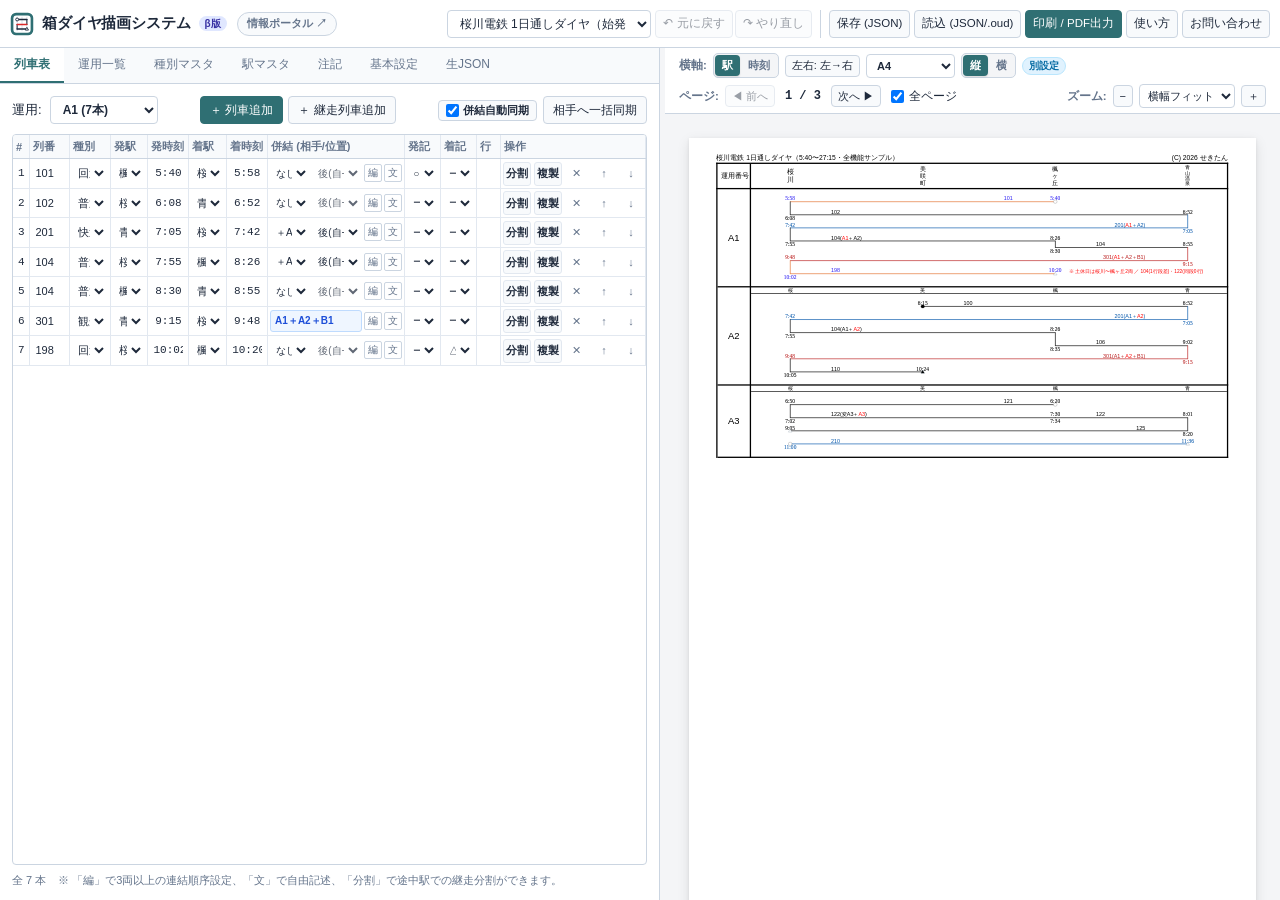
==== commit bc4c684c: "feat: add turnaround color sync, station direction, per-part fonts, wheel zoom, mobile view, and UI " ====
--- a/index.html
+++ b/index.html
@@ -74,14 +74,9 @@
           保存 (JSON)
         </button>
 
-        <label class="btn btn-sm btn-secondary" title="JSONファイルを読み込んで反映">
-          読込 (JSON)
-          <input type="file" id="inputFileJson" accept=".json" style="display: none;">
-        </label>
-
-        <label class="btn btn-sm btn-secondary" title="OuDia (.oud) / OuDiaSecond (.oud2) ファイルを読み込んで変換">
-          読込 (.oud/.oud2)
-          <input type="file" id="inputFileOud" accept=".oud,.oud2" style="display: none;">
+        <label class="btn btn-sm btn-secondary" title="JSON または OuDia (.oud/.oud2) ファイルを読み込む">
+          読込 (JSON/.oud)
+          <input type="file" id="inputFileOpen" accept=".json,.oud,.oud2" style="display: none;">
         </label>
 
         <!-- 印刷 / PDF出力 -->
@@ -91,15 +86,21 @@
 
         <!-- 使い方・ヘルプ -->
         <button id="btnHelp" class="btn btn-sm btn-secondary" title="使い方・仕様ガイドを開く (F1)">
-          ？ 使い方
+          使い方
         </button>
 
         <!-- お問い合わせ・ご意見フォーム -->
         <button id="btnFeedback" class="btn btn-sm btn-secondary" title="不具合報告・ご要望・お問い合わせフォームを開く">
-          ✉ お問い合わせ
+          お問い合わせ
         </button>
       </div>
     </header>
+
+    <!-- モバイル向け 表示切替バー（幅900px以下で表示） -->
+    <nav id="mobileWorkspaceNav" class="mobile-workspace-nav" aria-label="表示切替">
+      <button type="button" class="mobile-nav-btn active" data-mobile-view="preview" aria-pressed="true">図面プレビュー</button>
+      <button type="button" class="mobile-nav-btn" data-mobile-view="editor" aria-pressed="false">データ編集・設定</button>
+    </nav>
 
     <!-- メイン2ペイン領域 -->
     <div class="main-workspace">
@@ -120,6 +121,7 @@
               <button type="button" id="btnAxisStation" class="seg-btn active" title="横軸を駅順にする（標準箱ダイヤ）">駅</button>
               <button type="button" id="btnAxisTime" class="seg-btn" title="横軸を時刻にする（運用線図／棒ダイヤ）">時刻</button>
             </div>
+            <button type="button" id="btnToggleStationDir" class="btn btn-xs btn-secondary" title="上り・下りの向き（駅軸の左右方向）を切り替えます">左右: 左→右</button>
             <select id="selectQuickPageSize" class="form-select preview-quick-size" title="現在の表示モードに適用する用紙サイズ">
               <option value="AUTO">変形 (自動)</option>
               <option value="CUSTOM">変形 (手動)</option>
@@ -157,17 +159,19 @@
 
           <div class="preview-controls-group">
             <span class="text-muted" style="font-size: 11.5px; font-weight: 600;">ズーム:</span>
-            <button id="btnZoomOut" class="btn btn-xs btn-secondary" title="縮小 (Ctrl + -)">−</button>
-            <select id="selectZoom" class="form-select" style="height: 24px; padding: 0 4px; font-size: 11px;">
+            <button id="btnZoomOut" class="btn btn-xs btn-secondary" title="縮小">−</button>
+            <select id="selectZoom" class="form-select" style="height: 24px; padding: 0 4px; font-size: 11px;" title="表示倍率を選択（プレビュー上でマウスホイールでも拡大・縮小可能）">
               <option value="fit-width" selected>横幅フィット</option>
               <option value="fit">全体表示</option>
+              <option id="optZoomCustom" value="" hidden></option>
               <option value="0.5">50%</option>
               <option value="0.75">75%</option>
               <option value="1.0">100%</option>
               <option value="1.25">125%</option>
               <option value="1.5">150%</option>
+              <option value="2.0">200%</option>
             </select>
-            <button id="btnZoomIn" class="btn btn-xs btn-secondary" title="拡大 (Ctrl + +)">＋</button>
+            <button id="btnZoomIn" class="btn btn-xs btn-secondary" title="拡大">＋</button>
           </div>
         </div>
 
@@ -250,7 +254,7 @@
             <tbody>
               <tr>
                 <td><strong>列車表</strong></td>
-                <td>運用を選択し、列車番号・種別・発駅/発時刻・着駅/着時刻・併結・発着記号・段下げ行数(<code>行</code>: <code>0</code>〜<code>10</code>) を表形式で編集します。<code>＋ 継走列車追加</code> や行操作の <code>✂</code>（途中駅分割）では列車番号・種別を引き継いで途中駅部分継走（標準<code>1</code>行・基本設定で<code>0</code>行も選択可）を作成できます。併結欄では相手運用と連結位置（<code>後(自+相)</code> / <code>前(相+自)</code>）、<code>⚙</code>（3両以上の詳細編成順設定）、<code>✎</code>（自由記述）を選択でき、<code>⚡ 併結自動同期</code>（および<code>🔗 相手へ一括同期</code>）により相手運用の列車着発情報も同期できます。</td>
+                <td>運用を選択し、列車番号・種別・発駅/発時刻・着駅/着時刻・併結・発着記号・段下げ行数(<code>行</code>: <code>0</code>〜<code>10</code>) を表形式で編集します。<code>＋ 継走列車追加</code> や行操作の <code>分割</code>（途中駅分割）では列車番号・種別を引き継いで途中駅部分継走（標準<code>1</code>行・基本設定で<code>0</code>行も選択可）を作成できます。併結欄では相手運用と連結位置（<code>後(自+相)</code> / <code>前(相+自)</code>）、<code>編</code>（3両以上の詳細編成順設定）、<code>文</code>（自由記述）を選択でき、<code>併結自動同期</code>（および<code>相手へ一括同期</code>）により相手運用の列車着発情報も同期できます。</td>
               </tr>
               <tr>
                 <td><strong>運用一覧</strong></td>
@@ -258,7 +262,7 @@
               </tr>
               <tr>
                 <td><strong>種別マスタ</strong></td>
-                <td>普通・回送・SL・快速などの列車種別ごとに、ダイヤ線色・時刻色・列車番号色（カラーピッカー／HEX入力）・線種（実線／破線／点線）を自由に追加・設定できます。<code>🎨 パレット読込</code> から標準・JR東日本風・モノクロ印刷用へ一括切替も可能です。</td>
+                <td>普通・回送・SL・快速などの列車種別ごとに、ダイヤ線色・時刻色・列車番号色（カラーピッカー／HEX入力）・線種（実線／破線／点線）を自由に追加・設定できます。<code>配色プリセット</code> から標準・JR東日本風・モノクロ印刷用へ一括切替も可能です。</td>
               </tr>
               <tr>
                 <td><strong>駅マスタ</strong></td>
@@ -266,11 +270,11 @@
               </tr>
               <tr>
                 <td><strong>注記</strong></td>
-                <td>図面上に置く自由テキスト（運休注記など）のページ・配置先（駅軸 / 時刻軸）・文言・色・文字サイズ・X/Y座標を管理します。</td>
+                <td>図面上に置く自由テキスト（運休注記など）のページ・配置先（駅軸 / 時刻軸）・文言・色・文字サイズ・個別フォント・X/Y座標を管理します。</td>
               </tr>
               <tr>
                 <td><strong>基本設定</strong></td>
-                <td>図面タイトル・著作権表記、横軸描画モード（駅 / 時刻）、時間軸の開始時刻・範囲・目盛り・24時以降の表記規則、用紙サイズ（A3/B4/A4/B5/A5/B6）と向き（縦/横・モード別設定可）、改ページやレイアウト細目の微調整が行えます。</td>
+                <td>図面タイトル・著作権表記、横軸描画モード（駅 / 時刻）、駅軸の左右方向（左→右 / 右→左）、部位別フォント設定、時間軸の開始時刻・範囲・目盛り・24時以降の表記規則、用紙サイズ（変形自動/手動・A3/B4/A4/B5/A5/B6）と向き・改ページを設定できます。</td>
               </tr>
               <tr>
                 <td><strong>生JSON</strong></td>
@@ -364,7 +368,7 @@
             <div class="help-support-actions">
               <a href="https://sekitan66325.github.io/" target="_blank" rel="noopener noreferrer" class="btn btn-sm btn-secondary">真岡鐵道 情報ポータル (sekitan66325.github.io) ↗</a>
               <a href="https://x.com/sekitan66325" target="_blank" rel="noopener noreferrer" class="btn btn-sm btn-secondary">X (@sekitan66325) ↗</a>
-              <a href="https://ofuse.me/sekitan66325" target="_blank" rel="noopener noreferrer" class="btn btn-sm btn-secondary">✉ OFUSE で応援レターを送る ↗</a>
+              <a href="https://ofuse.me/sekitan66325" target="_blank" rel="noopener noreferrer" class="btn btn-sm btn-secondary">OFUSE で応援レターを送る ↗</a>
             </div>
           </div>
         </section>
@@ -375,7 +379,7 @@
           (C) 2026 <a href="https://sekitan66325.github.io/" target="_blank" rel="noopener noreferrer" class="footer-portal-link">せきたん (sekitan66325.github.io) ↗</a> — 箱ダイヤ描画ソフト
         </span>
         <div class="modal-footer-actions">
-          <button id="btnOpenFeedbackFromHelp" type="button" class="btn btn-sm btn-secondary" title="アプリ内フォームでお問い合わせを送る">✉ お問い合わせ</button>
+          <button id="btnOpenFeedbackFromHelp" type="button" class="btn btn-sm btn-secondary" title="アプリ内フォームでお問い合わせを送る">お問い合わせ</button>
           <a href="https://docs.google.com/forms/d/e/1FAIpQLSc45MP0RUGMoadCOQn6BY76kv__9lb29PureF1rfRvtywM2ZQ/viewform" target="_blank" rel="noopener noreferrer" class="btn btn-sm btn-secondary" title="Googleフォームを新しいタブで開く">フォームを別タブで開く ↗</a>
           <button id="btnCloseHelpFooter" class="btn btn-primary btn-sm">閉じる</button>
         </div>
--- a/css/style.css
+++ b/css/style.css
@@ -301,6 +301,12 @@
   font-size: 11px;
 }
 
+.btn-xs.active {
+  background-color: var(--primary);
+  border-color: var(--primary);
+  color: #ffffff;
+}
+
 .btn-icon {
   width: 24px;
   height: 24px;
@@ -314,6 +320,17 @@
   cursor: pointer;
   font-size: 12px;
   color: var(--text-muted);
+}
+
+.btn-icon.btn-icon-label {
+  width: auto;
+  min-width: 28px;
+  padding: 0 4px;
+  font-size: 10px;
+  font-weight: 600;
+  border-color: var(--border-subtle);
+  background-color: var(--bg-subtle);
+  color: var(--text-main);
 }
 
 .btn-icon:hover:not(:disabled) {
@@ -1066,6 +1083,18 @@
   line-height: 1.35;
 }
 
+.layout-suggestion-badge {
+  display: inline-flex;
+  align-items: center;
+  padding: 1px 6px;
+  border-radius: 3px;
+  background-color: #d97706;
+  color: #ffffff;
+  font-size: 10px;
+  font-weight: 700;
+  flex-shrink: 0;
+}
+
 .layout-suggestion-actions {
   display: flex;
   align-items: center;
@@ -1081,6 +1110,12 @@
   text-align: center;
   padding: 24px;
   background-color: var(--bg-app);
+  -webkit-overflow-scrolling: touch;
+}
+
+.preview-scroll-viewport.is-panning {
+  cursor: grabbing !important;
+  user-select: none !important;
 }
 
 .preview-page-wrapper {
@@ -1652,7 +1687,170 @@
   color: #334155;
 }
 
+/* ==========================================================================
+   モバイル・タブレット狭幅対応 (900px以下)
+   ========================================================================== */
+.mobile-workspace-nav {
+  display: none;
+}
+
+@media (max-width: 900px) {
+  .app-header {
+    height: auto;
+    flex-direction: column;
+    align-items: stretch;
+    padding: 8px 10px;
+    gap: 6px;
+  }
+
+  .brand {
+    justify-content: space-between;
+  }
+
+  .header-actions {
+    flex-wrap: wrap;
+    gap: 5px;
+    width: 100%;
+  }
+
+  .preset-select-control {
+    flex: 1 1 100%;
+    width: 100%;
+  }
+
+  .history-group {
+    border-right: none;
+    padding-right: 0;
+    margin-right: 0;
+  }
+
+  .mobile-workspace-nav {
+    display: grid;
+    grid-template-columns: 1fr 1fr;
+    gap: 4px;
+    padding: 5px 10px;
+    background-color: var(--bg-subtle);
+    border-bottom: 1px solid var(--border-color);
+    flex-shrink: 0;
+  }
+
+  .mobile-nav-btn {
+    height: 30px;
+    border: 1px solid var(--border-color);
+    border-radius: 5px;
+    background-color: var(--bg-surface);
+    color: var(--text-muted);
+    font-family: inherit;
+    font-size: 12px;
+    font-weight: 700;
+    cursor: pointer;
+    transition: all 0.12s ease;
+  }
+
+  .mobile-nav-btn.active {
+    background-color: var(--primary);
+    border-color: var(--primary);
+    color: #ffffff;
+  }
+
+  .main-workspace {
+    min-height: 0;
+  }
+
+  .workspace-splitter {
+    display: none;
+  }
+
+  body[data-mobile-view="preview"] .editor-pane {
+    display: none;
+  }
+
+  body[data-mobile-view="preview"] .preview-pane {
+    display: flex;
+    width: 100%;
+    min-width: 0;
+  }
+
+  body[data-mobile-view="editor"] .preview-pane {
+    display: none;
+  }
+
+  body[data-mobile-view="editor"] .editor-pane {
+    display: flex;
+    width: 100% !important;
+    min-width: 0;
+    max-width: 100%;
+    border-right: none;
+  }
+
+  .preview-toolbar {
+    padding: 6px 8px;
+    gap: 6px 8px;
+  }
+
+  .preview-controls-group {
+    flex-wrap: wrap;
+    gap: 4px;
+  }
+
+  .layout-suggestion-bar {
+    flex-direction: column;
+    align-items: flex-start;
+    padding: 8px 10px;
+    gap: 6px;
+  }
+
+  .preview-scroll-viewport {
+    padding: 10px 8px;
+  }
+
+  .editor-tabs {
+    overflow-x: auto;
+    -webkit-overflow-scrolling: touch;
+    flex-wrap: nowrap;
+  }
+
+  .tab-btn {
+    white-space: nowrap;
+    flex-shrink: 0;
+  }
+
+  .editor-body {
+    padding: 8px;
+  }
+
+  .tab-toolbar {
+    flex-wrap: wrap;
+    gap: 6px;
+  }
+
+  .table-scroll-container {
+    overflow-x: auto;
+    -webkit-overflow-scrolling: touch;
+  }
+
+  #trainsGridTable {
+    min-width: 680px;
+  }
+
+  #rostersGridTable {
+    min-width: 520px;
+  }
+
+  #notesGridTable {
+    min-width: 620px;
+  }
+
+  .form-row-grid {
+    flex-direction: column;
+    gap: 8px;
+  }
+}
+
 @media (max-width: 720px) {
+  .portal-back-link {
+    display: none;
+  }
   .help-steps,
   .help-columns,
   .oud-options-grid {
@@ -1677,6 +1875,7 @@
   }
 
   .app-header,
+  .mobile-workspace-nav,
   .editor-pane,
   .workspace-splitter,
   .preview-toolbar,
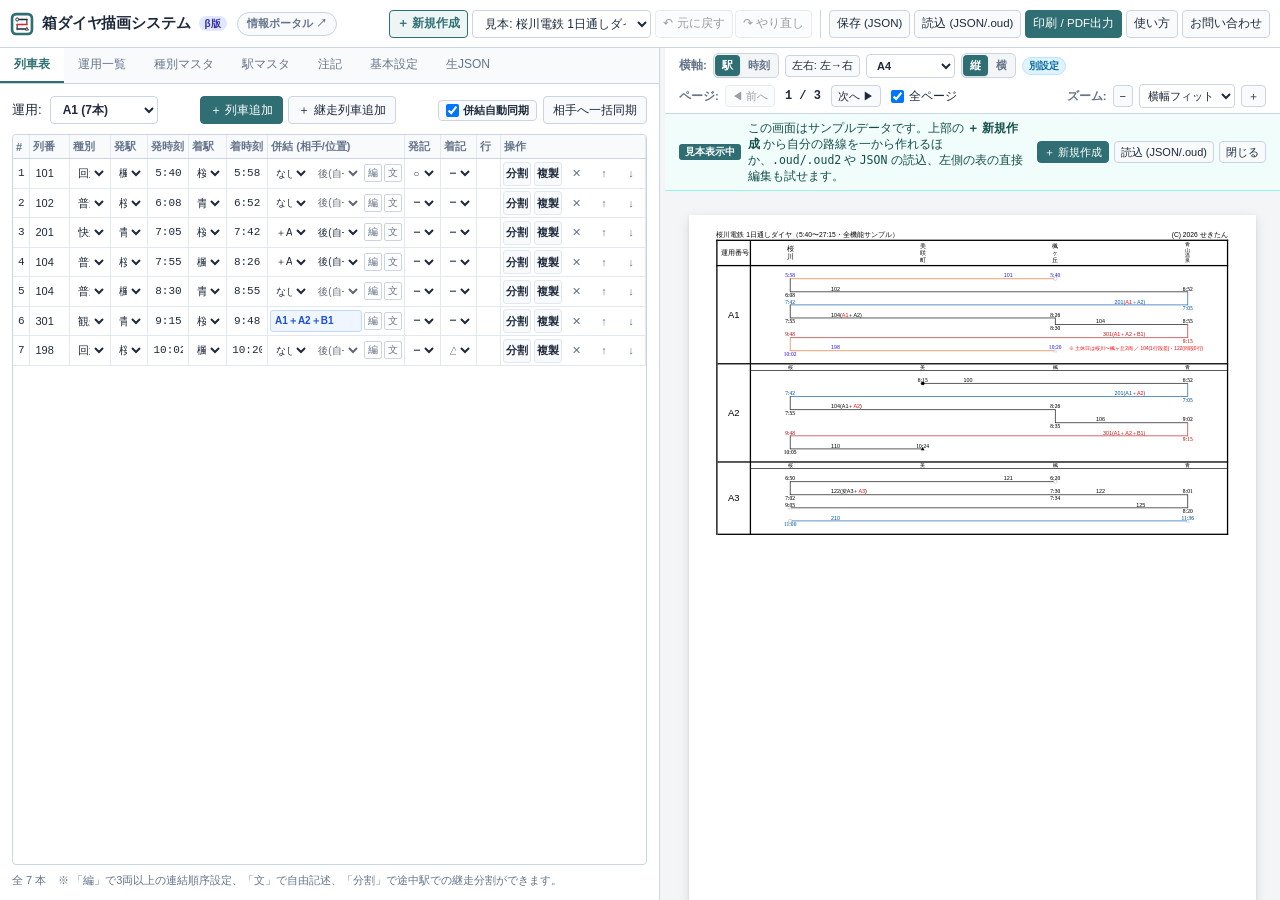
==== commit 28703ea1: "feat: add new diagram wizard, sample notice banner, and empty-state guidance" ====
--- a/index.html
+++ b/index.html
@@ -53,10 +53,15 @@
       </div>
 
       <div class="header-actions">
-        <!-- プリセット選択 -->
-        <select id="presetSelect" class="form-select preset-select-control" style="font-weight: 500;">
-          <option value="sakuragawa_main">桜川電鉄 1日通しダイヤ（始発〜深夜・全機能サンプル）</option>
-          <option value="midorikawa_compact">緑川鉄道 支線（B5横・コンパクトサンプル）</option>
+        <!-- 新規作成 & 見本（サンプル）選択 -->
+        <button type="button" id="btnNewDiagram" class="btn btn-sm btn-primary-outline" title="見本を消して、自分の路線名・駅から新しく箱ダイヤを作成します">
+          ＋ 新規作成
+        </button>
+
+        <select id="presetSelect" class="form-select preset-select-control" title="見本（サンプル）ダイヤへ切り替えます" style="font-weight: 500;">
+          <option id="optPresetCustom" value="__custom__" hidden>作成中データ</option>
+          <option value="sakuragawa_main" selected>見本: 桜川電鉄 1日通しダイヤ（全機能サンプル）</option>
+          <option value="midorikawa_compact">見本: 緑川鉄道 シャトル運用（B5横サンプル）</option>
         </select>
 
         <!-- 元に戻す / やり直し -->
@@ -175,6 +180,18 @@
           </div>
         </div>
 
+        <div id="welcomeSampleBar" class="welcome-sample-bar">
+          <div class="welcome-sample-msg">
+            <span class="welcome-sample-badge">見本表示中</span>
+            <span>この画面はサンプルデータです。上部の <strong>＋ 新規作成</strong> から自分の路線を一から作れるほか、<code>.oud/.oud2</code> や <code>JSON</code> の読込、左側の表の直接編集も試せます。</span>
+          </div>
+          <div class="welcome-sample-actions">
+            <button type="button" id="btnWelcomeNewDiagram" class="btn btn-xs btn-primary">＋ 新規作成</button>
+            <button type="button" id="btnWelcomeOpenFile" class="btn btn-xs btn-secondary">読込 (JSON/.oud)</button>
+            <button type="button" id="btnDismissWelcomeBar" class="btn btn-xs btn-secondary" title="この案内を閉じる">閉じる</button>
+          </div>
+        </div>
+
         <div id="layoutSuggestionBar" class="layout-suggestion-bar" hidden></div>
 
         <!-- プレビュー用紙描画エリア -->
@@ -211,8 +228,8 @@
             <div class="help-step">
               <span class="step-badge">1</span>
               <div>
-                <strong>サンプルを選ぶ・データを開く</strong>
-                <p>上部のプルダウンからサンプルデータ（桜川電鉄 本線 / 特急・回送・試運転 / 緑川鉄道 支線）を選ぶか、<code>読込 (JSON)</code> から保存済みデータを読み込みます。</p>
+                <strong>新規作成・見本を見る・データを開く</strong>
+                <p>上部の <code>＋ 新規作成</code> から自分の路線名・駅を設定して一から作れます。動作を試したいときは見本プリセットを選び、既存データは <code>読込 (JSON/.oud)</code> から取り込めます。</p>
               </div>
             </div>
             <div class="help-step">
@@ -502,6 +519,83 @@
     </div>
   </div>
 
+  <!-- 新規ダイヤ作成 ミニ設定モーダル -->
+  <div id="newDiagramModalBackdrop" class="modal-backdrop" hidden>
+    <div class="modal-dialog new-diagram-modal-dialog" role="dialog" aria-modal="true" aria-labelledby="newDiagramModalTitle">
+      <div class="modal-header">
+        <div>
+          <h2 id="newDiagramModalTitle" class="modal-title">新規ダイヤ作成</h2>
+          <p class="modal-subtitle">路線名と初期の駅・運用を設定して、一から新しい箱ダイヤの作成を始めます。</p>
+        </div>
+        <button id="btnCloseNewDiagram" type="button" class="btn-icon modal-close-btn" title="閉じる (Esc)" aria-label="新規ダイヤ作成を閉じる">✕</button>
+      </div>
+
+      <div class="modal-body new-diagram-modal-body">
+        <div class="new-form-grid">
+          <div class="oud-field">
+            <label for="inputNewTitle" class="oud-field-label">路線名 / 図面タイトル</label>
+            <input type="text" id="inputNewTitle" class="form-control" value="新規路線 車両運用図" placeholder="例: ○○電鉄 本線 車両運用図" />
+          </div>
+          <div class="oud-field">
+            <label for="inputNewCopyright" class="oud-field-label">作成者 / コピーライト表記（任意）</label>
+            <input type="text" id="inputNewCopyright" class="form-control" value="" placeholder="例: (C) 2026 ..." />
+          </div>
+        </div>
+
+        <div class="new-stations-section">
+          <div class="oud-stations-header">
+            <span class="oud-field-label">初期の駅設定（図面の左から順・2駅以上）</span>
+            <button type="button" id="btnAddNewStation" class="btn btn-xs btn-secondary">＋ 駅を追加</button>
+          </div>
+          <p class="oud-stations-hint">略称を空欄にすると駅名の先頭1文字を自動使用します（作成後に「駅マスタ」で増減・並替できます）。</p>
+          <div id="newStationsList" class="new-stations-list"></div>
+        </div>
+
+        <div class="new-form-options-grid">
+          <div class="oud-field">
+            <label for="selectNewRosterCount" class="oud-field-label">最初に作る運用</label>
+            <select id="selectNewRosterCount" class="form-select">
+              <option value="1" selected>1運用のみ作成（A1）</option>
+              <option value="2">2運用を作成（A1・A2）</option>
+              <option value="3">3運用を作成（A1〜A3）</option>
+              <option value="0">運用は作らない（後で追加）</option>
+            </select>
+          </div>
+          <div class="oud-field">
+            <label for="selectNewLayout" class="oud-field-label">初期レイアウト</label>
+            <select id="selectNewLayout" class="form-select">
+              <option value="station_a4_portrait" selected>駅軸・A4 縦（標準箱ダイヤ）</option>
+              <option value="station_a4_landscape">駅軸・A4 横</option>
+              <option value="time_auto">時刻軸・変形（自動フィット）</option>
+            </select>
+          </div>
+          <div class="oud-field">
+            <label for="selectNewTypes" class="oud-field-label">列車種別テンプレート</label>
+            <select id="selectNewTypes" class="form-select">
+              <option value="standard" selected>標準（普通・快速・急行・回送など）</option>
+              <option value="simple">シンプル（普通・快速・回送のみ）</option>
+            </select>
+          </div>
+        </div>
+
+        <label class="checkbox-simple" style="margin-top: 2px;">
+          <input type="checkbox" id="checkNewStarterTrain" />
+          <span>書き始めの目安として、A1に仮の1列車目（6:00発）を1本だけ入れて開始する</span>
+        </label>
+      </div>
+
+      <div class="modal-footer">
+        <span class="text-muted" style="font-size: 11px;">
+          ※ 作成後も「駅マスタ」「種別マスタ」「基本設定」からすべての設定を変更できます。
+        </span>
+        <div class="modal-footer-actions">
+          <button type="button" id="btnCancelNewDiagram" class="btn btn-sm btn-secondary">キャンセル</button>
+          <button type="button" id="btnExecuteNewDiagram" class="btn btn-sm btn-primary">この設定で作成開始</button>
+        </div>
+      </div>
+    </div>
+  </div>
+
   <!-- スクリプト読み込み順序 -->
   <script src="js/sample-data.js"></script>
   <script src="js/data-model.js"></script>
--- a/css/style.css
+++ b/css/style.css
@@ -146,7 +146,7 @@
 }
 
 .preset-select-control {
-  width: clamp(160px, 16vw, 250px);
+  width: clamp(140px, 14vw, 220px);
 }
 
 .footer-portal-link {
@@ -287,6 +287,19 @@
 
 .btn-secondary {
   background-color: var(--bg-subtle);
+}
+
+.btn-primary-outline {
+  background-color: var(--primary-light);
+  border-color: var(--primary);
+  color: var(--primary);
+  font-weight: 600;
+}
+
+.btn-primary-outline:hover:not(:disabled) {
+  background-color: var(--primary);
+  border-color: var(--primary);
+  color: var(--primary-text);
 }
 
 .btn-sm {
@@ -1688,6 +1701,128 @@
 }
 
 /* ==========================================================================
+   見本案内バー / 空列車ガイド / 新規ダイヤ作成モーダル
+   ========================================================================== */
+.welcome-sample-bar {
+  display: flex;
+  align-items: center;
+  justify-content: space-between;
+  gap: 10px;
+  padding: 6px 14px;
+  background-color: #f0fdfa;
+  border-bottom: 1px solid #99f6e4;
+  color: #134e4a;
+  font-size: 11.5px;
+  flex-shrink: 0;
+}
+
+.welcome-sample-bar[hidden] {
+  display: none !important;
+}
+
+.welcome-sample-msg {
+  display: flex;
+  align-items: center;
+  gap: 7px;
+  line-height: 1.4;
+}
+
+.welcome-sample-badge {
+  display: inline-flex;
+  align-items: center;
+  padding: 1px 6px;
+  border-radius: 3px;
+  background-color: var(--primary);
+  color: #ffffff;
+  font-size: 10px;
+  font-weight: 700;
+  flex-shrink: 0;
+}
+
+.welcome-sample-actions {
+  display: flex;
+  align-items: center;
+  gap: 5px;
+  flex-shrink: 0;
+  flex-wrap: wrap;
+}
+
+.empty-trains-guide {
+  margin: 18px 8px 8px;
+  padding: 18px 16px;
+  border: 1px dashed var(--border-color);
+  border-radius: 6px;
+  background-color: var(--bg-subtle);
+  text-align: center;
+  color: var(--text-muted);
+  font-size: 12px;
+  display: flex;
+  flex-direction: column;
+  align-items: center;
+  gap: 10px;
+}
+
+.new-diagram-modal-dialog {
+  width: min(680px, 100%);
+  max-height: min(88vh, 780px);
+}
+
+.new-diagram-modal-body {
+  display: flex;
+  flex-direction: column;
+  gap: 14px;
+}
+
+.new-form-grid {
+  display: grid;
+  grid-template-columns: 1.35fr 1fr;
+  gap: 12px;
+}
+
+.new-form-options-grid {
+  display: grid;
+  grid-template-columns: repeat(3, minmax(0, 1fr));
+  gap: 10px;
+}
+
+.new-stations-section {
+  display: flex;
+  flex-direction: column;
+  gap: 6px;
+}
+
+.new-stations-list {
+  display: flex;
+  flex-direction: column;
+  gap: 6px;
+  max-height: 220px;
+  overflow-y: auto;
+  padding: 10px;
+  border: 1px solid var(--border-subtle);
+  border-radius: 6px;
+  background-color: var(--bg-subtle);
+}
+
+.new-station-row {
+  display: grid;
+  grid-template-columns: 28px 1fr 78px 66px 28px;
+  align-items: center;
+  gap: 6px;
+}
+
+.new-station-idx {
+  font-size: 11px;
+  color: var(--text-muted);
+  text-align: center;
+}
+
+.new-station-move-btns {
+  display: flex;
+  gap: 2px;
+  justify-content: center;
+}
+
+/* ==========================================================================
    モバイル・タブレット狭幅対応 (900px以下)
    ========================================================================== */
 .mobile-workspace-nav {
@@ -1793,6 +1928,7 @@
     gap: 4px;
   }
 
+  .welcome-sample-bar,
   .layout-suggestion-bar {
     flex-direction: column;
     align-items: flex-start;
@@ -1853,8 +1989,13 @@
   }
   .help-steps,
   .help-columns,
-  .oud-options-grid {
+  .oud-options-grid,
+  .new-form-grid,
+  .new-form-options-grid {
     grid-template-columns: 1fr;
+  }
+  .new-station-row {
+    grid-template-columns: 24px 1fr 64px 56px 26px;
   }
   .oud-summary-box {
     grid-template-columns: repeat(2, minmax(0, 1fr));
@@ -1879,6 +2020,7 @@
   .editor-pane,
   .workspace-splitter,
   .preview-toolbar,
+  .welcome-sample-bar,
   .layout-suggestion-bar,
   .modal-backdrop {
     display: none !important;
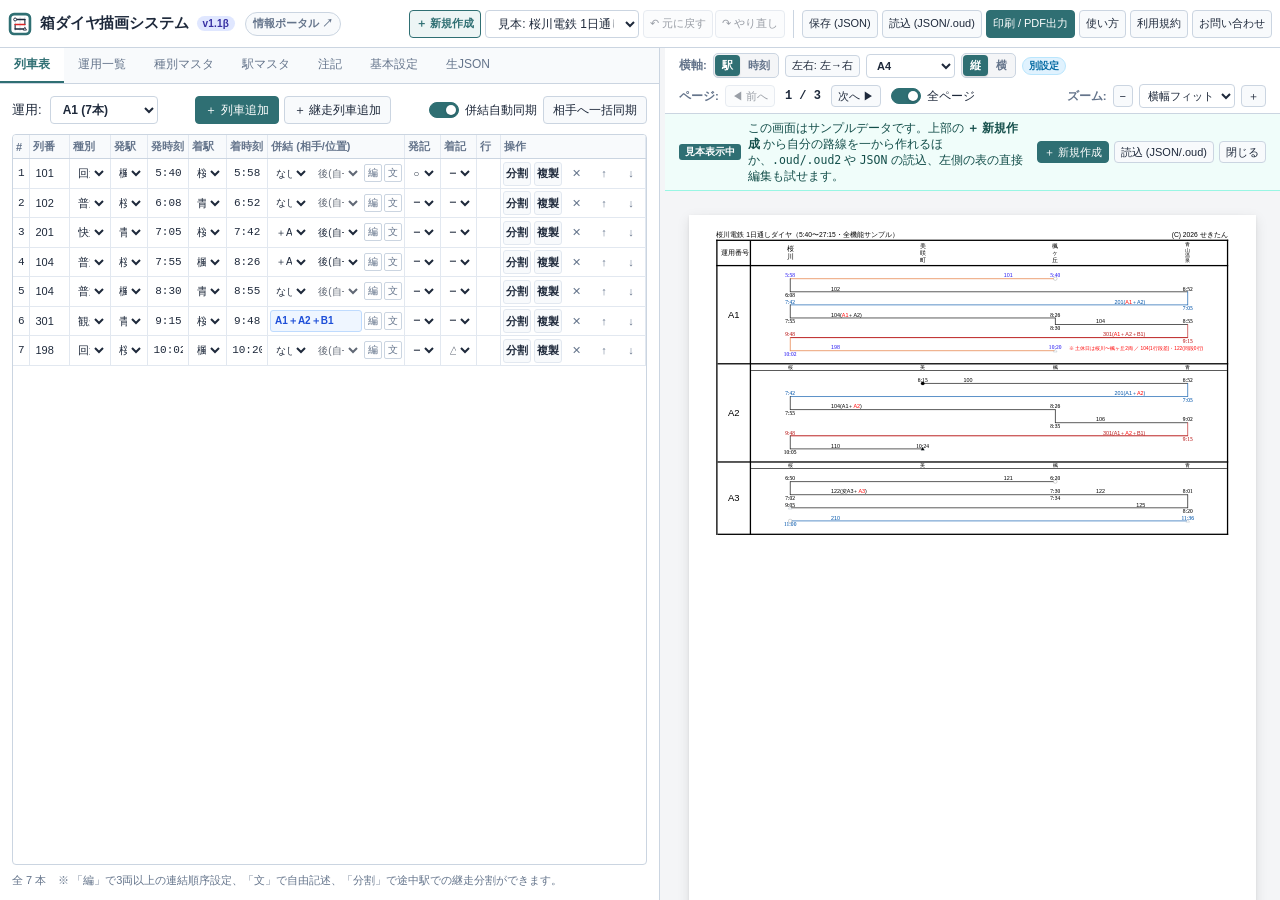
==== commit b9be1a77: "v1.1β: add page number & style customization, toggle UX, yui540 motion, and Terms of Use" ====
--- a/index.html
+++ b/index.html
@@ -3,13 +3,13 @@
 <head>
   <meta charset="UTF-8">
   <meta name="viewport" content="width=device-width, initial-scale=1.0">
-  <title>箱ダイヤ描画ソフト - 鉄道車両仕業行路図作成システム</title>
-  <meta name="description" content="Excelの罫線引きやセル結合は不要。ブラウザだけで鉄道の箱ダイヤ（車両運用図・仕業行路図）を作成・編集し、1:1ベクターPDFとして出力できる無料Webアプリ（β版）です。">
+  <title>箱ダイヤ描画システム - 車両運用図・仕業行路図作成ツール</title>
+  <meta name="description" content="ブラウザだけで鉄道の箱ダイヤ（駅軸）や時刻軸の運用線図（棒ダイヤ）を作成・編集し、.oud/.oud2読込や1:1ベクターPDF出力ができる無料Webアプリ（v1.1β）です。">
   <meta name="theme-color" content="#2F6F73">
   <link rel="canonical" href="https://sekitan66325.github.io/box-diagram/">
 
-  <meta property="og:title" content="箱ダイヤ描画ソフト - 鉄道車両仕業行路図作成システム">
-  <meta property="og:description" content="ブラウザだけで鉄道の箱ダイヤ（車両運用図・仕業行路図）を作成・編集し、そのままA4/B5のベクターPDFとして出力できる無料Webアプリです。">
+  <meta property="og:title" content="箱ダイヤ描画システム - 車両運用図・仕業行路図作成ツール">
+  <meta property="og:description" content="ブラウザだけで鉄道の箱ダイヤ・時刻軸運用線図を作成・編集し、.oud/.oud2取込や変形サイズ対応の1:1ベクターPDF出力ができる無料Webアプリ（v1.1β）です。">
   <meta property="og:type" content="website">
   <meta property="og:url" content="https://sekitan66325.github.io/box-diagram/">
   <meta property="og:image" content="https://sekitan66325.github.io/box-diagram/assets/apple-touch-icon.png">
@@ -46,7 +46,7 @@
       <div class="brand">
         <img src="assets/favicon.svg" alt="" class="brand-icon" width="24" height="24">
         <span class="brand-title">箱ダイヤ描画システム</span>
-        <span class="beta-badge" title="一般公開 β版">β版</span>
+        <span class="beta-badge" title="公開バージョン v1.1β">v1.1β</span>
         <a href="https://sekitan66325.github.io/" target="_blank" rel="noopener noreferrer" class="portal-back-link" title="真岡鐵道 情報ポータル（sekitan66325.github.io）を新しいタブで開く">
           情報ポータル ↗
         </a>
@@ -92,6 +92,11 @@
         <!-- 使い方・ヘルプ -->
         <button id="btnHelp" class="btn btn-sm btn-secondary" title="使い方・仕様ガイドを開く (F1)">
           使い方
+        </button>
+
+        <!-- 利用規約 -->
+        <button id="btnTerms" class="btn btn-sm btn-secondary" title="利用規約・クレジット表記ルール・免責事項を開く">
+          利用規約
         </button>
 
         <!-- お問い合わせ・ご意見フォーム -->
@@ -156,8 +161,8 @@
             <button id="btnPrevPage" class="btn btn-xs btn-secondary" disabled>◀ 前へ</button>
             <span id="pageIndicator" class="font-mono font-bold" style="font-size: 12px; min-width: 44px; text-align: center;">1 / 1</span>
             <button id="btnNextPage" class="btn btn-xs btn-secondary" disabled>次へ ▶</button>
-            <label class="checkbox-simple" style="margin-left: 4px;">
-              <input type="checkbox" id="checkShowAllPages" checked />
+            <label class="toggle-switch toggle-switch-sm" style="margin-left: 4px;" title="ONのとき全ページを縦に並べて表示します">
+              <input type="checkbox" class="toggle-input toggle-sm" id="checkShowAllPages" checked />
               <span>全ページ</span>
             </label>
           </div>
@@ -396,6 +401,7 @@
           (C) 2026 <a href="https://sekitan66325.github.io/" target="_blank" rel="noopener noreferrer" class="footer-portal-link">せきたん (sekitan66325.github.io) ↗</a> — 箱ダイヤ描画ソフト
         </span>
         <div class="modal-footer-actions">
+          <button id="btnOpenTermsFromHelp" type="button" class="btn btn-sm btn-secondary" title="利用規約・クレジット表記ルールを確認する">利用規約</button>
           <button id="btnOpenFeedbackFromHelp" type="button" class="btn btn-sm btn-secondary" title="アプリ内フォームでお問い合わせを送る">お問い合わせ</button>
           <a href="https://docs.google.com/forms/d/e/1FAIpQLSc45MP0RUGMoadCOQn6BY76kv__9lb29PureF1rfRvtywM2ZQ/viewform" target="_blank" rel="noopener noreferrer" class="btn btn-sm btn-secondary" title="Googleフォームを新しいタブで開く">フォームを別タブで開く ↗</a>
           <button id="btnCloseHelpFooter" class="btn btn-primary btn-sm">閉じる</button>
@@ -478,12 +484,12 @@
             </select>
           </div>
           <div class="oud-field oud-checkbox-stack">
-            <label class="checkbox-simple">
-              <input type="checkbox" id="oudCheckExcludeCanceled" checked />
+            <label class="toggle-switch toggle-switch-sm">
+              <input type="checkbox" class="toggle-input toggle-sm" id="oudCheckExcludeCanceled" checked />
               <span>運休扱いの列車を除外する</span>
             </label>
-            <label class="checkbox-simple">
-              <input type="checkbox" id="oudCheckSameRow" checked />
+            <label class="toggle-switch toggle-switch-sm">
+              <input type="checkbox" class="toggle-input toggle-sm" id="oudCheckSameRow" checked />
               <span>同一列車継走 (PropertySame) を同じ行に描く</span>
             </label>
           </div>
@@ -578,8 +584,8 @@
           </div>
         </div>
 
-        <label class="checkbox-simple" style="margin-top: 2px;">
-          <input type="checkbox" id="checkNewStarterTrain" />
+        <label class="toggle-switch toggle-switch-sm" style="margin-top: 2px;">
+          <input type="checkbox" class="toggle-input toggle-sm" id="checkNewStarterTrain" />
           <span>書き始めの目安として、A1に仮の1列車目（6:00発）を1本だけ入れて開始する</span>
         </label>
       </div>
@@ -595,6 +601,72 @@
       </div>
     </div>
   </div>
+
+  <!-- 利用規約・クレジット表記・免責事項 モーダル -->
+  <div id="termsModalBackdrop" class="modal-backdrop" hidden>
+    <div class="modal-dialog terms-modal-dialog" role="dialog" aria-modal="true" aria-labelledby="termsModalTitle">
+      <div class="modal-header">
+        <div>
+          <h2 id="termsModalTitle" class="modal-title">利用規約・クレジット表記・免責事項</h2>
+          <p class="modal-subtitle">箱ダイヤ描画システム（v1.1β）をご利用いただく際のルールとお願いです。</p>
+        </div>
+        <button id="btnCloseTerms" class="btn-icon modal-close-btn" title="閉じる (Esc)" aria-label="利用規約を閉じる">✕</button>
+      </div>
+
+      <div class="modal-body terms-modal-body">
+        <section class="terms-section">
+          <h3>第1条（出力データ・PDF等の利用範囲）</h3>
+          <p>
+            本ソフト（箱ダイヤ描画システム）を使用して作成・出力した <strong>PDFデータ・画像・SVG・JSONファイル</strong> 等は、個人利用・鉄道趣味活動・同人誌・ブログ・SNS投稿・資料配布・商用／非商用を問わず、<strong>自由にご利用・編集・配布</strong>していただけます。
+          </p>
+        </section>
+
+        <section class="terms-section">
+          <h3>第2条（公開・配布時のクレジット表記のお願い【必須】）</h3>
+          <p>
+            本ソフトで作成した PDF・画像・図表等を Webサイト・SNS（X 等）・動画・配布資料など<strong>第三者向けに公開または配布する場合は、必ず「本ソフトを使用して作成したこと」が分かるクレジット表記</strong>を添えてください。
+          </p>
+          <div class="terms-credit-box">
+            <div class="terms-credit-examples">
+              <div><strong>表記例：</strong> <code>箱ダイヤ描画システムで作成</code></div>
+              <div><strong>URL付き例：</strong> <code>箱ダイヤ描画システム (https://sekitan66325.github.io/box-diagram/) で作成</code></div>
+            </div>
+            <button type="button" id="btnCopyTermsCredit" class="btn btn-xs btn-secondary" title="表記例をクリップボードにコピー">表記例をコピー</button>
+          </div>
+          <p class="text-muted" style="font-size: 11.5px; margin-top: 6px;">
+            ※ 記載場所は「図面内の著作権欄」「SNS投稿本文」「Web記事や概要欄」のいずれでも構いません。左パネルの「基本設定」にある <code>＋ 本ソフト名を追記</code> ボタンを使うと、図面右上にワンクリックで追記できます。
+          </p>
+        </section>
+
+        <section class="terms-section">
+          <h3>第3条（免責事項・データ保全について）</h3>
+          <ul class="help-list">
+            <li><strong>データ破損・消失に関する免責：</strong> 本ソフトは 100% ブラウザ内のローカル環境のみで動作します。ブラウザのタブ閉じ・リロード・不具合・端末トラブル等により編集中のデータが破損または消失した場合でも、開発者は<strong>一切の責任を負いません</strong>。重要なデータはこまめに <code>保存 (JSON)</code> で手元にバックアップしてください。</li>
+            <li><strong>描画結果・取り込み結果の保証：</strong> 本ソフトは現状有姿（AS-IS）で提供されており、<code>.oud</code> / <code>.oud2</code> ファイルの変換精度、描画内容の正確性・完全性、および本ソフトの利用または利用不能によって生じたいかなる損害についても、開発者は一切の責任を負いません。</li>
+          </ul>
+        </section>
+
+        <section class="terms-section">
+          <h3>第4条（プライバシー・禁止事項・改定）</h3>
+          <ul class="help-list">
+            <li><strong>外部送信なし：</strong> 作成したダイヤデータ・読み込んだ JSON / <code>.oud</code> / <code>.oud2</code> ファイルが外部サーバーへ送信されることはありません（アクセス状況把握のため Google Analytics による匿名計測のみ行っています）。</li>
+            <li><strong>禁止事項：</strong> 公序良俗に反する利用、本ソフトや作者の信用を著しく毀損する利用はお控えください。</li>
+            <li><strong>規約の変更：</strong> 本規約は予告なく改定される場合があります。全文は <a href="./TERMS.md" target="_blank" rel="noopener noreferrer" class="footer-portal-link">TERMS.md ↗</a> でもご確認いただけます。</li>
+          </ul>
+        </section>
+      </div>
+
+      <div class="modal-footer">
+        <span class="text-muted" style="font-size: 11px;">最終改定: 2026年11月 / 箱ダイヤ描画システム v1.1β</span>
+        <div class="modal-footer-actions">
+          <button type="button" id="btnCloseTermsFooter" class="btn btn-primary btn-sm">同意して閉じる</button>
+        </div>
+      </div>
+    </div>
+  </div>
+
+  <!-- フィードバック用トースト -->
+  <div id="appToast" class="app-toast" role="status" aria-live="polite" hidden></div>
 
   <!-- スクリプト読み込み順序 -->
   <script src="js/sample-data.js"></script>
--- a/css/style.css
+++ b/css/style.css
@@ -41,6 +41,10 @@
   /* フォント指定 */
   --font-ui: -apple-system, BlinkMacSystemFont, "Segoe UI", "Yu Gothic UI", "Meiryo UI", sans-serif;
   --font-mono: ui-monospace, SFMono-Regular, Consolas, "Liberation Mono", Menlo, monospace;
+
+  /* モーションイージング */
+  --ease-out-expo: cubic-bezier(0.22, 1, 0.36, 1);
+  --ease-spring: cubic-bezier(0.34, 1.56, 0.64, 1);
 }
 
 * {
@@ -167,14 +171,22 @@
 
 @media (max-width: 1380px) {
   .app-header {
-    padding: 0 10px;
+    padding: 0 8px;
+    gap: 8px;
+  }
+  .portal-back-link {
+    padding: 0 7px;
+    font-size: 10.5px;
+  }
+  .preset-select-control {
+    width: clamp(118px, 12vw, 175px);
   }
   .header-actions {
     gap: 4px;
   }
   .header-actions .btn-sm {
-    padding: 0 7px;
-    font-size: 11.5px;
+    padding: 0 6px;
+    font-size: 11px;
   }
 }
 
@@ -1983,6 +1995,345 @@
   }
 }
 
+/* ==========================================================================
+   トグルスイッチ・基本設定カード・利用規約モーダル・トースト
+   ========================================================================== */
+.toggle-switch {
+  display: inline-flex;
+  align-items: center;
+  gap: 8px;
+  font-size: 12px;
+  font-weight: 500;
+  color: var(--text-main);
+  cursor: pointer;
+  user-select: none;
+}
+
+.toggle-switch-sm {
+  font-size: 11.5px;
+  gap: 6px;
+  white-space: nowrap;
+}
+
+.toggle-input {
+  -webkit-appearance: none;
+  appearance: none;
+  position: relative;
+  width: 36px;
+  height: 20px;
+  border-radius: 999px;
+  border: 1px solid #cbd5e1;
+  background-color: #cbd5e1;
+  cursor: pointer;
+  flex-shrink: 0;
+  vertical-align: middle;
+  transition: background-color 0.22s var(--ease-out-expo),
+              border-color 0.22s var(--ease-out-expo),
+              box-shadow 0.22s var(--ease-out-expo);
+}
+
+.toggle-input::before {
+  content: "";
+  position: absolute;
+  top: 2px;
+  left: 2px;
+  width: 14px;
+  height: 14px;
+  border-radius: 50%;
+  background-color: #ffffff;
+  box-shadow: 0 1px 3px rgba(15, 23, 42, 0.24);
+  transition: transform 0.26s var(--ease-spring);
+}
+
+.toggle-input:checked {
+  background-color: var(--primary);
+  border-color: var(--primary);
+}
+
+.toggle-input:checked::before {
+  transform: translateX(16px);
+}
+
+.toggle-input.toggle-sm {
+  width: 30px;
+  height: 16px;
+}
+
+.toggle-input.toggle-sm::before {
+  width: 10px;
+  height: 10px;
+  top: 2px;
+  left: 2px;
+}
+
+.toggle-input.toggle-sm:checked::before {
+  transform: translateX(14px);
+}
+
+.toggle-input:hover:not(:disabled) {
+  box-shadow: 0 0 0 3px rgba(47, 111, 115, 0.14);
+}
+
+.toggle-input:focus-visible {
+  outline: 2px solid var(--primary);
+  outline-offset: 2px;
+}
+
+.toggle-input:disabled {
+  opacity: 0.48;
+  cursor: not-allowed;
+}
+
+.setting-toggles-grid {
+  display: grid;
+  grid-template-columns: repeat(2, minmax(0, 1fr));
+  gap: 8px;
+}
+
+.setting-toggle-card {
+  display: flex;
+  align-items: center;
+  justify-content: space-between;
+  gap: 10px;
+  padding: 7px 10px;
+  border: 1px solid var(--border-subtle);
+  border-radius: 6px;
+  background-color: var(--bg-subtle);
+  cursor: pointer;
+  user-select: none;
+  transition: border-color 0.18s var(--ease-out-expo),
+              background-color 0.18s var(--ease-out-expo),
+              transform 0.18s var(--ease-out-expo);
+}
+
+.setting-toggle-card:hover {
+  border-color: var(--border-color);
+  background-color: var(--bg-hover);
+}
+
+.setting-toggle-card:has(.toggle-input:checked) {
+  border-color: rgba(47, 111, 115, 0.35);
+  background-color: rgba(237, 245, 245, 0.65);
+}
+
+.setting-toggle-text {
+  font-size: 12px;
+  font-weight: 500;
+  color: var(--text-main);
+  line-height: 1.35;
+}
+
+.settings-subpanel {
+  margin-top: 10px;
+  padding-top: 10px;
+  border-top: 1px dashed var(--border-subtle);
+}
+
+.inline-input-with-btn {
+  display: flex;
+  align-items: center;
+  gap: 6px;
+}
+
+.inline-input-with-btn > .form-control {
+  flex: 1;
+  min-width: 0;
+}
+
+.inline-input-with-btn > .btn {
+  flex-shrink: 0;
+}
+
+/* 利用規約モーダル */
+.terms-modal-dialog {
+  width: min(720px, 100%);
+}
+
+.terms-modal-body {
+  padding: 18px 22px;
+  overflow-y: auto;
+  display: flex;
+  flex-direction: column;
+  gap: 14px;
+  font-size: 12.5px;
+  line-height: 1.65;
+  color: var(--text-main);
+}
+
+.terms-section h3 {
+  font-size: 13.5px;
+  font-weight: 700;
+  color: var(--primary-active);
+  margin-bottom: 6px;
+  padding-left: 8px;
+  border-left: 3px solid var(--primary);
+}
+
+.terms-credit-box {
+  display: flex;
+  align-items: center;
+  justify-content: space-between;
+  gap: 10px;
+  padding: 10px 12px;
+  margin-top: 8px;
+  background-color: var(--primary-light);
+  border: 1px solid rgba(47, 111, 115, 0.25);
+  border-radius: 6px;
+  font-size: 12px;
+}
+
+.terms-credit-examples {
+  display: flex;
+  flex-direction: column;
+  gap: 4px;
+  min-width: 0;
+}
+
+.terms-credit-examples code {
+  word-break: break-all;
+}
+
+/* トースト通知 */
+.app-toast[hidden] {
+  display: none !important;
+}
+
+.app-toast {
+  position: fixed;
+  left: 50%;
+  bottom: 22px;
+  transform: translateX(-50%) translateY(10px);
+  opacity: 0;
+  pointer-events: none;
+  z-index: 1200;
+  background-color: #1e293b;
+  color: #ffffff;
+  padding: 8px 16px;
+  border-radius: 999px;
+  font-size: 12px;
+  font-weight: 600;
+  box-shadow: 0 8px 24px rgba(15, 23, 42, 0.22);
+  white-space: nowrap;
+  max-width: calc(100vw - 24px);
+  overflow: hidden;
+  text-overflow: ellipsis;
+  transition: opacity 0.22s var(--ease-out-expo),
+              transform 0.26s var(--ease-out-expo);
+}
+
+.app-toast.is-visible {
+  opacity: 1;
+  transform: translateX(-50%) translateY(0);
+}
+
+/* ==========================================================================
+   モーション演出（yui540流の軽快で邪魔にならない transform / opacity 設計）
+   ========================================================================== */
+@keyframes yuiPanelEnter {
+  from {
+    opacity: 0;
+    transform: translateY(6px);
+  }
+  to {
+    opacity: 1;
+    transform: translateY(0);
+  }
+}
+
+@keyframes yuiBackdropIn {
+  from {
+    opacity: 0;
+  }
+  to {
+    opacity: 1;
+  }
+}
+
+@keyframes yuiDialogIn {
+  from {
+    opacity: 0;
+    transform: translateY(10px) scale(0.985);
+  }
+  to {
+    opacity: 1;
+    transform: translateY(0) scale(1);
+  }
+}
+
+@keyframes yuiBannerIn {
+  from {
+    opacity: 0;
+    transform: translateY(-6px);
+  }
+  to {
+    opacity: 1;
+    transform: translateY(0);
+  }
+}
+
+@keyframes yuiRowFlash {
+  0% {
+    background-color: rgba(47, 111, 115, 0.28);
+    box-shadow: inset 3px 0 0 var(--primary);
+  }
+  100% {
+    background-color: transparent;
+    box-shadow: inset 3px 0 0 transparent;
+  }
+}
+
+.editor-body.anim-panel-enter {
+  animation: yuiPanelEnter 0.22s var(--ease-out-expo) both;
+}
+
+.modal-backdrop:not([hidden]) {
+  animation: yuiBackdropIn 0.18s var(--ease-out-expo) both;
+}
+
+.modal-backdrop:not([hidden]) .modal-dialog {
+  animation: yuiDialogIn 0.24s var(--ease-out-expo) both;
+}
+
+.welcome-sample-bar:not([hidden]),
+.layout-suggestion-bar:not([hidden]) {
+  animation: yuiBannerIn 0.22s var(--ease-out-expo) both;
+}
+
+tr.row-jump-flash > td {
+  animation: yuiRowFlash 1.4s var(--ease-out-expo);
+}
+
+.btn,
+.btn-seg,
+.btn-icon,
+.editor-tab-btn,
+.roster-pill {
+  transition-timing-function: var(--ease-out-expo);
+}
+
+.btn:active:not(:disabled),
+.btn-seg:active:not(:disabled),
+.btn-icon:active:not(:disabled) {
+  transform: scale(0.97);
+}
+
+@media (prefers-reduced-motion: reduce) {
+  .editor-body.anim-panel-enter,
+  .modal-backdrop:not([hidden]),
+  .modal-backdrop:not([hidden]) .modal-dialog,
+  .welcome-sample-bar:not([hidden]),
+  .layout-suggestion-bar:not([hidden]),
+  tr.row-jump-flash > td {
+    animation: none !important;
+  }
+  .toggle-input,
+  .toggle-input::before,
+  .setting-toggle-card,
+  .app-toast {
+    transition: none !important;
+  }
+}
+
 @media (max-width: 720px) {
   .portal-back-link {
     display: none;
@@ -1991,7 +2342,8 @@
   .help-columns,
   .oud-options-grid,
   .new-form-grid,
-  .new-form-options-grid {
+  .new-form-options-grid,
+  .setting-toggles-grid {
     grid-template-columns: 1fr;
   }
   .new-station-row {
@@ -1999,6 +2351,11 @@
   }
   .oud-summary-box {
     grid-template-columns: repeat(2, minmax(0, 1fr));
+  }
+  .terms-credit-box,
+  .inline-input-with-btn {
+    flex-direction: column;
+    align-items: stretch;
   }
 }
 
@@ -2006,6 +2363,11 @@
    印刷スタイル (@media print) - 1:1 ベクターPDF出力
    ========================================================================== */
 @media print {
+  *, *::before, *::after {
+    animation: none !important;
+    transition: none !important;
+  }
+
   html, body {
     width: 100% !important;
     height: 100% !important;
@@ -2022,7 +2384,8 @@
   .preview-toolbar,
   .welcome-sample-bar,
   .layout-suggestion-bar,
-  .modal-backdrop {
+  .modal-backdrop,
+  .app-toast {
     display: none !important;
   }
 
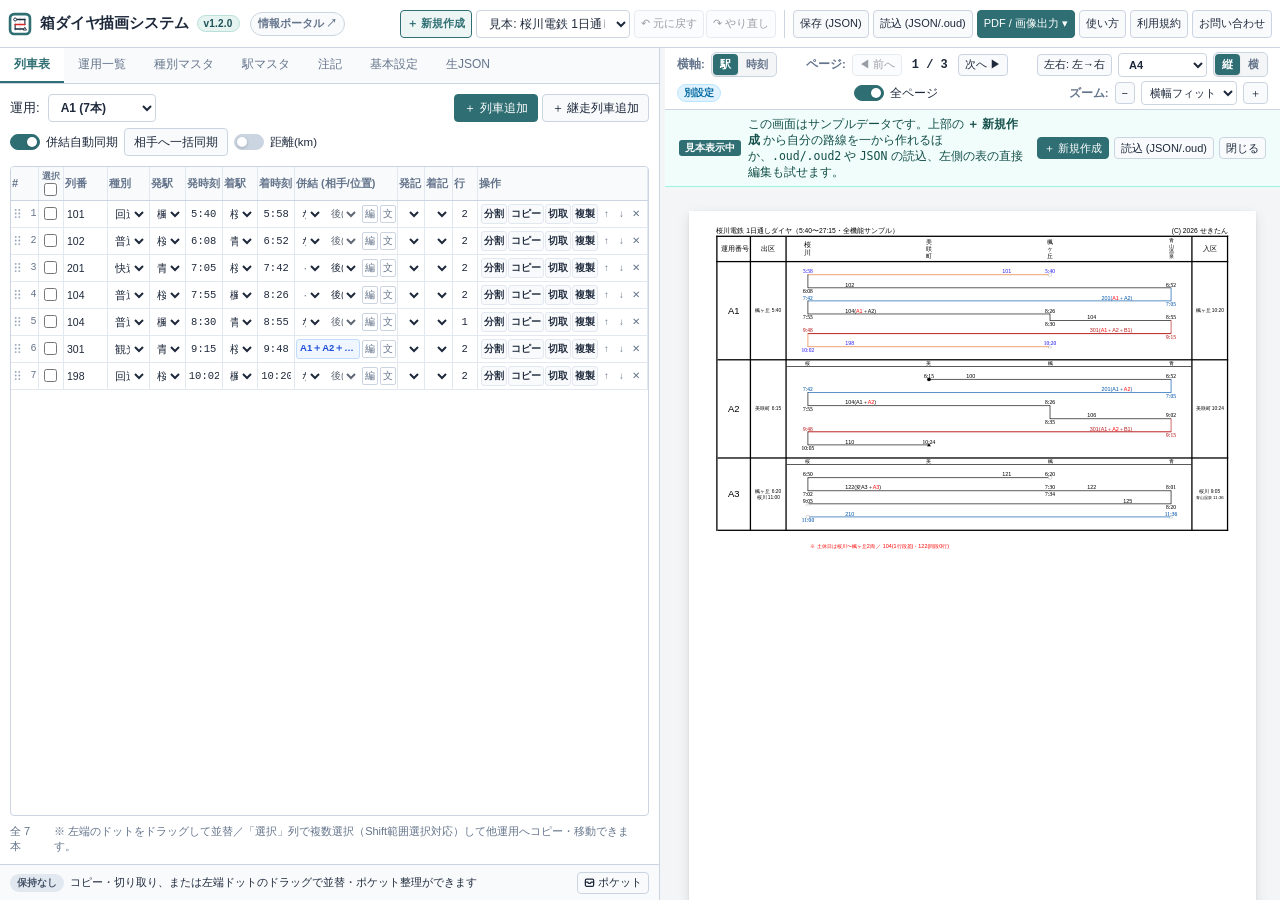
==== commit 1c4f1691: "v1.2.0: release mobile slim UX, image/SVG export, auto-draft recovery, PWA, and anonymized analytics" ====
--- a/index.html
+++ b/index.html
@@ -4,12 +4,16 @@
   <meta charset="UTF-8">
   <meta name="viewport" content="width=device-width, initial-scale=1.0">
   <title>箱ダイヤ描画システム - 車両運用図・仕業行路図作成ツール</title>
-  <meta name="description" content="ブラウザだけで鉄道の箱ダイヤ（駅軸）や時刻軸の運用線図（棒ダイヤ）を作成・編集し、.oud/.oud2読込や1:1ベクターPDF出力ができる無料Webアプリ（v1.1β）です。">
+  <meta name="description" content="ブラウザだけで鉄道の箱ダイヤ（駅軸）や時刻軸の運用線図（棒ダイヤ）を作成・編集し、.oud/.oud2読込や1:1ベクターPDF・画像保存ができる無料Webアプリ（v1.2.0）です。">
   <meta name="theme-color" content="#2F6F73">
+  <meta name="apple-mobile-web-app-capable" content="yes">
+  <meta name="apple-mobile-web-app-status-bar-style" content="default">
+  <meta name="apple-mobile-web-app-title" content="箱ダイヤ描画">
+  <link rel="manifest" href="manifest.json">
   <link rel="canonical" href="https://sekitan66325.github.io/box-diagram/">
 
   <meta property="og:title" content="箱ダイヤ描画システム - 車両運用図・仕業行路図作成ツール">
-  <meta property="og:description" content="ブラウザだけで鉄道の箱ダイヤ・時刻軸運用線図を作成・編集し、.oud/.oud2取込や変形サイズ対応の1:1ベクターPDF出力ができる無料Webアプリ（v1.1β）です。">
+  <meta property="og:description" content="ブラウザだけで鉄道の箱ダイヤ・時刻軸運用線図を作成・編集し、.oud/.oud2取込や変形サイズ対応の1:1ベクターPDF・画像保存ができる無料Webアプリ（v1.2.0）です。">
   <meta property="og:type" content="website">
   <meta property="og:url" content="https://sekitan66325.github.io/box-diagram/">
   <meta property="og:image" content="https://sekitan66325.github.io/box-diagram/assets/apple-touch-icon.png">
@@ -44,15 +48,23 @@
     <!-- 上部メインツールバー -->
     <header class="app-header">
       <div class="brand">
-        <img src="assets/favicon.svg" alt="" class="brand-icon" width="24" height="24">
-        <span class="brand-title">箱ダイヤ描画システム</span>
-        <span class="beta-badge" title="公開バージョン v1.1β">v1.1β</span>
-        <a href="https://sekitan66325.github.io/" target="_blank" rel="noopener noreferrer" class="portal-back-link" title="真岡鐵道 情報ポータル（sekitan66325.github.io）を新しいタブで開く">
-          情報ポータル ↗
-        </a>
-      </div>
-
-      <div class="header-actions">
+        <div class="brand-main">
+          <img src="assets/favicon.svg" alt="" class="brand-icon" width="24" height="24">
+          <span class="brand-title">箱ダイヤ描画システム</span>
+          <span class="beta-badge" title="公開バージョン v1.2.0">v1.2.0</span>
+          <a href="https://sekitan66325.github.io/" target="_blank" rel="noopener noreferrer" class="portal-back-link" title="真岡鐵道 情報ポータル（sekitan66325.github.io）を新しいタブで開く">
+            情報ポータル ↗
+          </a>
+        </div>
+        <!-- モバイル専用1行クイックバー（900px以下のみ表示） -->
+        <div class="mobile-header-quick">
+          <label for="inputFileOpen" id="btnMobileQuickOpen" class="btn btn-xs btn-secondary" title="JSON または OuDia (.oud/.oud2) を読み込む">読込</label>
+          <button type="button" id="btnMobileQuickExport" class="btn btn-xs btn-primary" aria-haspopup="true" aria-expanded="false" title="PDF出力・PNG/SVG画像保存メニュー">出力 ▾</button>
+          <button type="button" id="btnToggleMobileHeaderMenu" class="btn btn-xs btn-secondary" aria-expanded="false" title="全メニューを開く・閉じる">メニュー ▾</button>
+        </div>
+      </div>
+
+      <div class="header-actions" id="headerActionsDrawer">
         <!-- 新規作成 & 見本（サンプル）選択 -->
         <button type="button" id="btnNewDiagram" class="btn btn-sm btn-primary-outline" title="見本を消して、自分の路線名・駅から新しく箱ダイヤを作成します">
           ＋ 新規作成
@@ -84,9 +96,9 @@
           <input type="file" id="inputFileOpen" accept=".json,.oud,.oud2" style="display: none;">
         </label>
 
-        <!-- 印刷 / PDF出力 -->
-        <button id="btnPrint" class="btn btn-primary btn-sm" title="ブラウザの印刷機能を開いてPDFとして保存">
-          印刷 / PDF出力
+        <!-- 統合出力メニュー (PDF印刷 / PNG画像 / SVG / 印刷HTML) -->
+        <button type="button" id="btnExportMenu" class="btn btn-primary btn-sm" aria-haspopup="true" aria-expanded="false" title="1:1ベクターPDF印刷・PNG画像保存・SVG出力メニューを開く">
+          PDF / 画像出力 ▾
         </button>
 
         <!-- 使い方・ヘルプ -->
@@ -105,12 +117,42 @@
         </button>
       </div>
     </header>
+
+    <!-- 統合出力ドロップダウンメニュー（デスクトップ・モバイル共通） -->
+    <div id="exportMenuDropdown" class="export-menu-dropdown" role="menu" hidden>
+      <button type="button" id="btnPrint" class="export-menu-item" role="menuitem">
+        <span class="export-menu-title">印刷 / 1:1 ベクターPDF</span>
+        <span class="export-menu-sub">文字まで鮮明なPDF保存・印刷 (Ctrl+P)</span>
+      </button>
+      <button type="button" id="btnExportPngCurrent" class="export-menu-item" role="menuitem">
+        <span class="export-menu-title">画像保存 PNG（現在のページ）</span>
+        <span class="export-menu-sub">表示中ページを高解像度PNGで保存</span>
+      </button>
+      <button type="button" id="btnExportPngAll" class="export-menu-item" role="menuitem">
+        <span class="export-menu-title">画像保存 PNG（全ページ結合）</span>
+        <span class="export-menu-sub">全ページを縦につなげた1枚画像で保存</span>
+      </button>
+      <button type="button" id="btnExportSvg" class="export-menu-item" role="menuitem">
+        <span class="export-menu-title">SVGベクター保存（全ページ）</span>
+        <span class="export-menu-sub">拡大しても劣化しないSVGファイルを保存</span>
+      </button>
+      <button type="button" id="btnExportPrintHtml" class="export-menu-item" role="menuitem">
+        <span class="export-menu-title">印刷用HTMLを保存</span>
+        <span class="export-menu-sub">アプリ内ブラウザや他端末での印刷用</span>
+      </button>
+    </div>
 
     <!-- モバイル向け 表示切替バー（幅900px以下で表示） -->
     <nav id="mobileWorkspaceNav" class="mobile-workspace-nav" aria-label="表示切替">
       <button type="button" class="mobile-nav-btn active" data-mobile-view="preview" aria-pressed="true">図面プレビュー</button>
       <button type="button" class="mobile-nav-btn" data-mobile-view="editor" aria-pressed="false">データ編集・設定</button>
     </nav>
+
+    <!-- アプリ内ブラウザ向け 1行案内バー（モバイルWebView初回のみ表示） -->
+    <div id="mobileInAppHintBar" class="mobile-inapp-hint-bar" hidden>
+      <span class="mobile-inapp-hint-text">アプリ内ブラウザ表示中：外部ブラウザ（Safari/Chrome）推奨。このまま「出力 ▾ → 画像保存」も使えます。</span>
+      <button type="button" id="btnDismissInAppHint" class="btn-icon modal-close-btn" title="閉じる" aria-label="案内を閉じる">✕</button>
+    </div>
 
     <!-- メイン2ペイン領域 -->
     <div class="main-workspace">
@@ -125,63 +167,78 @@
       <!-- 右ペイン: プレビュー表示 -->
       <main class="preview-pane" id="previewPane">
         <div class="preview-toolbar">
-          <div class="preview-controls-group">
-            <span class="text-muted" style="font-size: 11.5px; font-weight: 600;">横軸:</span>
-            <div class="segmented-control" role="group" aria-label="横軸モード切替">
-              <button type="button" id="btnAxisStation" class="seg-btn active" title="横軸を駅順にする（標準箱ダイヤ）">駅</button>
-              <button type="button" id="btnAxisTime" class="seg-btn" title="横軸を時刻にする（運用線図／棒ダイヤ）">時刻</button>
-            </div>
-            <button type="button" id="btnToggleStationDir" class="btn btn-xs btn-secondary" title="上り・下りの向き（駅軸の左右方向）を切り替えます">左右: 左→右</button>
-            <select id="selectQuickPageSize" class="form-select preview-quick-size" title="現在の表示モードに適用する用紙サイズ">
-              <option value="AUTO">変形 (自動)</option>
-              <option value="CUSTOM">変形 (手動)</option>
-              <option value="A3">A3</option>
-              <option value="B4">B4</option>
-              <option value="A4" selected>A4</option>
-              <option value="B5">B5</option>
-              <option value="A5">A5</option>
-              <option value="B6">B6</option>
-            </select>
-            <div class="segmented-control" role="group" aria-label="用紙の向き切替">
-              <button type="button" id="btnQuickPortrait" class="seg-btn active" title="用紙を縦向きにする">縦</button>
-              <button type="button" id="btnQuickLandscape" class="seg-btn" title="用紙を横向きにする">横</button>
-            </div>
-            <span id="quickCustomDimGroup" class="quick-custom-dim-group" hidden>
-              <input type="number" id="inputQuickCustomW" class="quick-dim-input font-mono" min="100" max="1800" step="5" title="用紙幅 (mm)" />
-              <span class="text-muted" style="font-size: 11px;">×</span>
-              <input type="number" id="inputQuickCustomH" class="quick-dim-input font-mono" min="80" max="1200" step="5" title="用紙高さ (mm)" />
-              <span class="text-muted" style="font-size: 10.5px;">mm</span>
-            </span>
-            <span id="quickPageSizeReadout" class="quick-size-readout font-mono" title="現在算出された変形用紙寸法" hidden></span>
-            <span id="quickPageModeBadge" class="quick-separate-badge" title="駅軸と時刻軸で別の用紙設定を使用中" hidden>別設定</span>
-          </div>
-
-          <div class="preview-controls-group">
-            <span class="text-muted" style="font-size: 11.5px; font-weight: 600;">ページ:</span>
-            <button id="btnPrevPage" class="btn btn-xs btn-secondary" disabled>◀ 前へ</button>
-            <span id="pageIndicator" class="font-mono font-bold" style="font-size: 12px; min-width: 44px; text-align: center;">1 / 1</span>
-            <button id="btnNextPage" class="btn btn-xs btn-secondary" disabled>次へ ▶</button>
-            <label class="toggle-switch toggle-switch-sm" style="margin-left: 4px;" title="ONのとき全ページを縦に並べて表示します">
-              <input type="checkbox" class="toggle-input toggle-sm" id="checkShowAllPages" checked />
-              <span>全ページ</span>
-            </label>
-          </div>
-
-          <div class="preview-controls-group">
-            <span class="text-muted" style="font-size: 11.5px; font-weight: 600;">ズーム:</span>
-            <button id="btnZoomOut" class="btn btn-xs btn-secondary" title="縮小">−</button>
-            <select id="selectZoom" class="form-select" style="height: 24px; padding: 0 4px; font-size: 11px;" title="表示倍率を選択（プレビュー上でマウスホイールでも拡大・縮小可能）">
-              <option value="fit-width" selected>横幅フィット</option>
-              <option value="fit">全体表示</option>
-              <option id="optZoomCustom" value="" hidden></option>
-              <option value="0.5">50%</option>
-              <option value="0.75">75%</option>
-              <option value="1.0">100%</option>
-              <option value="1.25">125%</option>
-              <option value="1.5">150%</option>
-              <option value="2.0">200%</option>
-            </select>
-            <button id="btnZoomIn" class="btn btn-xs btn-secondary" title="拡大">＋</button>
+          <div class="preview-toolbar-primary">
+            <div class="preview-controls-group">
+              <span class="text-muted preview-lbl-axis" style="font-size: 11.5px; font-weight: 600;">横軸:</span>
+              <div class="segmented-control" role="group" aria-label="横軸モード切替">
+                <button type="button" id="btnAxisStation" class="seg-btn active" title="横軸を駅順にする（標準箱ダイヤ）">駅</button>
+                <button type="button" id="btnAxisTime" class="seg-btn" title="横軸を時刻にする（運用線図／棒ダイヤ）">時刻</button>
+              </div>
+            </div>
+
+            <div class="preview-controls-group preview-pager-group">
+              <span class="text-muted preview-lbl-page" style="font-size: 11.5px; font-weight: 600;">ページ:</span>
+              <button id="btnPrevPage" class="btn btn-xs btn-secondary" disabled>◀ 前へ</button>
+              <span id="pageIndicator" class="font-mono font-bold" style="font-size: 12px; min-width: 44px; text-align: center;">1 / 1</span>
+              <button id="btnNextPage" class="btn btn-xs btn-secondary" disabled>次へ ▶</button>
+            </div>
+
+            <button type="button" id="btnToggleMobilePreviewTools" class="btn btn-xs btn-secondary mobile-only-btn" aria-expanded="false" title="用紙・ズーム等の詳細設定を開く">表示設定 ▾</button>
+          </div>
+
+          <div class="preview-toolbar-advanced" id="previewToolbarAdvanced">
+            <div class="preview-controls-group">
+              <button type="button" id="btnToggleStationDir" class="btn btn-xs btn-secondary" title="上り・下りの向き（駅軸の左右方向）を切り替えます">左右: 左→右</button>
+              <select id="selectQuickPageSize" class="form-select preview-quick-size" title="現在の表示モードに適用する用紙サイズ">
+                <option value="AUTO">変形 (自動)</option>
+                <option value="CUSTOM">変形 (手動)</option>
+                <option value="A3">A3</option>
+                <option value="B4">B4</option>
+                <option value="A4" selected>A4</option>
+                <option value="B5">B5</option>
+                <option value="A5">A5</option>
+                <option value="B6">B6</option>
+              </select>
+              <div class="segmented-control" role="group" aria-label="用紙の向き切替">
+                <button type="button" id="btnQuickPortrait" class="seg-btn active" title="用紙を縦向きにする">縦</button>
+                <button type="button" id="btnQuickLandscape" class="seg-btn" title="用紙を横向きにする">横</button>
+              </div>
+            </div>
+
+            <div class="preview-controls-group">
+              <span id="quickCustomDimGroup" class="quick-custom-dim-group" hidden>
+                <input type="number" id="inputQuickCustomW" class="quick-dim-input font-mono" min="100" max="1800" step="5" title="用紙幅 (mm)" />
+                <span class="text-muted" style="font-size: 11px;">×</span>
+                <input type="number" id="inputQuickCustomH" class="quick-dim-input font-mono" min="80" max="1200" step="5" title="用紙高さ (mm)" />
+                <span class="text-muted" style="font-size: 10.5px;">mm</span>
+              </span>
+              <span id="quickPageSizeReadout" class="quick-size-readout font-mono" title="現在算出された変形用紙寸法" hidden></span>
+              <span id="quickPageModeBadge" class="quick-separate-badge" title="駅軸と時刻軸で別の用紙設定を使用中" hidden>別設定</span>
+            </div>
+
+            <div class="preview-controls-group">
+              <label class="toggle-switch toggle-switch-sm" style="margin-left: 2px;" title="ONのとき全ページを縦に並べて表示します">
+                <input type="checkbox" class="toggle-input toggle-sm" id="checkShowAllPages" checked />
+                <span>全ページ</span>
+              </label>
+            </div>
+
+            <div class="preview-controls-group">
+              <span class="text-muted" style="font-size: 11.5px; font-weight: 600;">ズーム:</span>
+              <button id="btnZoomOut" class="btn btn-xs btn-secondary" title="縮小">−</button>
+              <select id="selectZoom" class="form-select" style="height: 24px; padding: 0 4px; font-size: 11px;" title="表示倍率を選択（プレビュー上でマウスホイールでも拡大・縮小可能）">
+                <option value="fit-width" selected>横幅フィット</option>
+                <option value="fit">全体表示</option>
+                <option id="optZoomCustom" value="" hidden></option>
+                <option value="0.5">50%</option>
+                <option value="0.75">75%</option>
+                <option value="1.0">100%</option>
+                <option value="1.25">125%</option>
+                <option value="1.5">150%</option>
+                <option value="2.0">200%</option>
+              </select>
+              <button id="btnZoomIn" class="btn btn-xs btn-secondary" title="拡大">＋</button>
+            </div>
           </div>
         </div>
 
@@ -332,8 +389,8 @@
           <h3>4. 印刷 / PDF出力とデータ保存のコツ</h3>
           <div class="help-columns">
             <div class="help-card">
-              <h4>きれいなベクターPDFを出す印刷設定</h4>
-              <p>上部の <code>印刷 / PDF出力</code>（または <kbd>Ctrl</kbd>+<kbd>P</kbd>）を押すと印刷ダイアログが開きます。ブラウザ側で以下を設定すると、1:1のベクターPDFとして最も綺麗に仕上がります。</p>
+              <h4>きれいなベクターPDF・画像保存のコツ</h4>
+              <p>上部の <code>PDF / 画像出力 ▾</code>（または <kbd>Ctrl</kbd>+<kbd>P</kbd>）から「印刷 / 1:1 ベクターPDF」や「PNG画像・SVG保存」を選べます。ベクターPDF印刷時はブラウザ側で以下を設定すると最も綺麗に仕上がります。</p>
               <ul class="help-list">
                 <li>送信先：<strong>PDFに保存</strong>（Chrome / Edge 標準。<code>Microsoft Print to PDF</code> や実プリンタは「変形」非対応かつ縦固定になりやすいため非推奨）</li>
                 <li>用紙サイズ・向き：<strong>印刷スタイルから自動反映</strong>（A3 / B4 / A4 / B5 / A5 横・縦、および変形 mm を指定済み）</li>
@@ -348,7 +405,7 @@
                 <li><code>保存 (JSON)</code> を押すと、現在編集中の全設定・全運用・注記を含む JSON ファイルがダウンロードされます。</li>
                 <li>次回作業時は <code>読込 (JSON)</code> からそのファイルを選択するだけで状態を復元できます。</li>
                 <li>OuDia / OuDiaSecond の <code>.oud</code>・<code>.oud2</code> ファイルは <code>読込 (.oud/.oud2)</code> から取り込みできます（対象ダイヤや表示駅を選んで変換）。</li>
-                <li>ブラウザを閉じると編集内容は保持されないため、こまめな JSON 保存をおすすめします。</li>
+                <li>編集中の下書きは端末ブラウザ内に自動保存・次回自動復元されますが、ブラウザデータ削除に備えこまめな <code>保存 (JSON)</code> をおすすめします。</li>
               </ul>
             </div>
           </div>
@@ -608,7 +665,7 @@
       <div class="modal-header">
         <div>
           <h2 id="termsModalTitle" class="modal-title">利用規約・クレジット表記・免責事項</h2>
-          <p class="modal-subtitle">箱ダイヤ描画システム（v1.1β）をご利用いただく際のルールとお願いです。</p>
+          <p class="modal-subtitle">箱ダイヤ描画システム（v1.2.0）をご利用いただく際のルールとお願いです。</p>
         </div>
         <button id="btnCloseTerms" class="btn-icon modal-close-btn" title="閉じる (Esc)" aria-label="利用規約を閉じる">✕</button>
       </div>
@@ -624,32 +681,32 @@
         <section class="terms-section">
           <h3>第2条（公開・配布時のクレジット表記のお願い【必須】）</h3>
           <p>
-            本ソフトで作成した PDF・画像・図表等を Webサイト・SNS（X 等）・動画・配布資料など<strong>第三者向けに公開または配布する場合は、必ず「本ソフトを使用して作成したこと」が分かるクレジット表記</strong>を添えてください。
+            本ソフトで作成した PDF・画像・図表等を Webサイト・SNS（X 等）・動画・配布資料など<strong>第三者向けに公開または配布する場合は、必ず「本ソフトを使用して作成したこと」が分かるクレジット表記（配布ページURL 等）</strong>を添えてください。
           </p>
           <div class="terms-credit-box">
             <div class="terms-credit-examples">
-              <div><strong>表記例：</strong> <code>箱ダイヤ描画システムで作成</code></div>
-              <div><strong>URL付き例：</strong> <code>箱ダイヤ描画システム (https://sekitan66325.github.io/box-diagram/) で作成</code></div>
+              <div><strong>URL表記例（推奨）：</strong> <code>https://sekitan66325.github.io/box-diagram/ で作成</code></div>
+              <div><strong>図面欄向け短縮例：</strong> <code>sekitan66325.github.io/box-diagram で作成</code></div>
             </div>
             <button type="button" id="btnCopyTermsCredit" class="btn btn-xs btn-secondary" title="表記例をクリップボードにコピー">表記例をコピー</button>
           </div>
           <p class="text-muted" style="font-size: 11.5px; margin-top: 6px;">
-            ※ 記載場所は「図面内の著作権欄」「SNS投稿本文」「Web記事や概要欄」のいずれでも構いません。左パネルの「基本設定」にある <code>＋ 本ソフト名を追記</code> ボタンを使うと、図面右上にワンクリックで追記できます。
+            ※ 記載場所は「図面内の著作権欄」「SNS投稿本文」「Web記事や概要欄」のいずれでも構いません。なお、Web 公開版の図面には各ページ下部端にも控えめなグレー表記が常時自動表示されます（上部の作成者欄へ明記したい場合は左パネル「基本設定」の <code>＋ クレジットを追記</code> ボタンをご利用ください）。今後正式名称が変更された場合も、旧名称やURL表記のまま過去作を修正する必要はありません。
           </p>
         </section>
 
         <section class="terms-section">
           <h3>第3条（免責事項・データ保全について）</h3>
           <ul class="help-list">
-            <li><strong>データ破損・消失に関する免責：</strong> 本ソフトは 100% ブラウザ内のローカル環境のみで動作します。ブラウザのタブ閉じ・リロード・不具合・端末トラブル等により編集中のデータが破損または消失した場合でも、開発者は<strong>一切の責任を負いません</strong>。重要なデータはこまめに <code>保存 (JSON)</code> で手元にバックアップしてください。</li>
+            <li><strong>データ破損・消失に関する免責：</strong> 本ソフトは 100% ブラウザ内のローカル環境のみで動作します（作業中の下書きは端末ブラウザ内に自動保存・復元されますが、外部サーバーへの保存は行いません）。端末トラブル・ブラウザデータ削除・不具合等によりデータが破損または消失した場合でも、開発者は<strong>一切の責任を負いません</strong>。重要なデータはこまめに <code>保存 (JSON)</code> で手元にバックアップしてください。</li>
             <li><strong>描画結果・取り込み結果の保証：</strong> 本ソフトは現状有姿（AS-IS）で提供されており、<code>.oud</code> / <code>.oud2</code> ファイルの変換精度、描画内容の正確性・完全性、および本ソフトの利用または利用不能によって生じたいかなる損害についても、開発者は一切の責任を負いません。</li>
           </ul>
         </section>
 
         <section class="terms-section">
-          <h3>第4条（プライバシー・禁止事項・改定）</h3>
+          <h3>第4条（プライバシー・アクセス解析・禁止事項・改定）</h3>
           <ul class="help-list">
-            <li><strong>外部送信なし：</strong> 作成したダイヤデータ・読み込んだ JSON / <code>.oud</code> / <code>.oud2</code> ファイルが外部サーバーへ送信されることはありません（アクセス状況把握のため Google Analytics による匿名計測のみ行っています）。</li>
+            <li><strong>アクセス解析・個人情報非取得：</strong> 品質改善および利用動向の把握のため、Web版では <strong>Google Analytics</strong> によるアクセス・利用状況の計測を使用しています。なお、作成したダイヤの内容や個人を特定できる情報（個人情報）が取得・送信されることはありません。</li>
             <li><strong>禁止事項：</strong> 公序良俗に反する利用、本ソフトや作者の信用を著しく毀損する利用はお控えください。</li>
             <li><strong>規約の変更：</strong> 本規約は予告なく改定される場合があります。全文は <a href="./TERMS.md" target="_blank" rel="noopener noreferrer" class="footer-portal-link">TERMS.md ↗</a> でもご確認いただけます。</li>
           </ul>
@@ -657,7 +714,7 @@
       </div>
 
       <div class="modal-footer">
-        <span class="text-muted" style="font-size: 11px;">最終改定: 2026年11月 / 箱ダイヤ描画システム v1.1β</span>
+        <span class="text-muted" style="font-size: 11px;">最終改定: 2026年11月 / 箱ダイヤ描画システム v1.2.0</span>
         <div class="modal-footer-actions">
           <button type="button" id="btnCloseTermsFooter" class="btn btn-primary btn-sm">同意して閉じる</button>
         </div>
@@ -665,10 +722,40 @@
     </div>
   </div>
 
+  <!-- 画像保存・共有 モーダル（主にモバイル・アプリ内ブラウザ向け） -->
+  <div id="imageExportModalBackdrop" class="modal-backdrop" hidden>
+    <div class="modal-dialog image-export-modal-dialog" role="dialog" aria-modal="true" aria-labelledby="imageExportModalTitle">
+      <div class="modal-header">
+        <div>
+          <h2 id="imageExportModalTitle" class="modal-title">画像書き出し（PNG）</h2>
+          <p id="imageExportInfo" class="modal-subtitle">高解像度画像を生成しました。</p>
+        </div>
+        <button id="btnCloseImageExport" type="button" class="btn-icon modal-close-btn" title="閉じる (Esc)" aria-label="画像書き出しモーダルを閉じる">✕</button>
+      </div>
+      <div class="modal-body image-export-modal-body">
+        <p class="text-muted" style="font-size: 12px; margin: 0 0 8px 0;">
+          スマホ・アプリ内ブラウザで自動保存されない場合は、下の画像を<strong>長押しして「写真に保存 / 画像を保存」</strong>または「共有」をお使いください。
+        </p>
+        <div class="image-export-preview-wrap">
+          <img id="imageExportPreviewImg" class="image-export-preview-img" alt="書き出した箱ダイヤ画像プレビュー" />
+        </div>
+      </div>
+      <div class="modal-footer">
+        <span class="text-muted" style="font-size: 11px;">PNG 高解像度書き出し</span>
+        <div class="modal-footer-actions">
+          <button type="button" id="btnShareExportedImage" class="btn btn-sm btn-secondary" hidden>共有 / 写真へ保存</button>
+          <button type="button" id="btnDownloadExportedImage" class="btn btn-sm btn-primary">PNG をダウンロード</button>
+          <button type="button" id="btnCloseImageExportFooter" class="btn btn-sm btn-secondary">閉じる</button>
+        </div>
+      </div>
+    </div>
+  </div>
+
   <!-- フィードバック用トースト -->
   <div id="appToast" class="app-toast" role="status" aria-live="polite" hidden></div>
 
   <!-- スクリプト読み込み順序 -->
+  <script src="js/analytics.js"></script>
   <script src="js/sample-data.js"></script>
   <script src="js/data-model.js"></script>
   <script src="js/oud-parser.js"></script>
--- a/css/style.css
+++ b/css/style.css
@@ -94,6 +94,25 @@
   min-width: 0;
 }
 
+.brand-main {
+  display: flex;
+  align-items: center;
+  gap: 8px;
+  min-width: 0;
+}
+
+.mobile-header-quick {
+  display: none;
+  align-items: center;
+  gap: 4px;
+  flex-shrink: 0;
+}
+
+.btn.mobile-only-btn,
+.mobile-only-btn {
+  display: none;
+}
+
 .brand-icon {
   width: 24px;
   height: 24px;
@@ -115,8 +134,9 @@
   align-items: center;
   padding: 1px 6px;
   border-radius: 999px;
-  background: #e0e7ff;
-  color: #3730a3;
+  background: #e6f4f1;
+  color: #1f5156;
+  border: 1px solid #b9dfd8;
   font-size: 10px;
   font-weight: 700;
   letter-spacing: 0.02em;
@@ -431,7 +451,7 @@
   display: flex;
   flex-direction: column;
   overflow: hidden;
-  padding: 12px;
+  padding: 10px;
 }
 
 .tab-toolbar {
@@ -640,6 +660,37 @@
 }
 
 /* 併結位置選択・3両以上ポップオーバー・部分継走・同期コントロール */
+#trainsGridTable {
+  table-layout: fixed;
+  width: 100%;
+}
+
+#trainsGridTable thead th,
+#trainsGridTable tbody td {
+  padding: 2px 1px;
+  overflow: hidden;
+}
+
+#trainsGridTable .cell-input,
+#trainsGridTable .cell-select {
+  min-width: 0;
+  max-width: 100%;
+  box-sizing: border-box;
+  font-size: 10.5px;
+  padding: 0 1px;
+}
+
+#trainsGridTable input[type="number"]::-webkit-inner-spin-button,
+#trainsGridTable input[type="number"]::-webkit-outer-spin-button {
+  -webkit-appearance: none;
+  margin: 0;
+}
+
+#trainsGridTable input[type="number"] {
+  -moz-appearance: textfield;
+  appearance: textfield;
+}
+
 .coupled-cell-flex {
   display: flex;
   align-items: center;
@@ -648,18 +699,24 @@
 }
 
 .coupled-pos-select {
-  width: 50px !important;
-  flex: 0 0 50px;
-  font-size: 10px !important;
-  padding: 0 1px !important;
+  width: 34px !important;
+  flex: 0 0 34px;
+  font-size: 9.5px !important;
+  padding: 0 !important;
+}
+
+.coupled-cell-flex .btn-icon-xs {
+  padding: 0 2px;
+  height: 18px;
+  font-size: 9.5px;
 }
 
 .coupled-multi-badge {
   flex: 1;
-  min-width: 48px;
-  height: 22px;
-  padding: 0 4px;
-  font-size: 10px;
+  min-width: 36px;
+  height: 20px;
+  padding: 0 3px;
+  font-size: 9.5px;
   font-weight: 600;
   color: #1d4ed8;
   background-color: #eff6ff;
@@ -676,9 +733,51 @@
   background-color: #dbeafe;
 }
 
+.action-btns-row {
+  display: inline-flex;
+  align-items: center;
+  justify-content: center;
+  gap: 1px;
+}
+
 #trainsGridTable .action-cell .btn-icon {
-  padding: 1px 2px;
-  font-size: 11px;
+  width: 14px;
+  min-width: 0;
+  padding: 0 1px;
+  font-size: 9.5px;
+  line-height: 1.25;
+  height: 20px;
+}
+
+#trainsGridTable .action-cell .btn-icon.btn-icon-label {
+  width: auto;
+  min-width: 0;
+  padding: 0 2px;
+  font-size: 9.5px;
+}
+
+.btn-icon-clip-copy:hover:not(:disabled) {
+  color: #1d4ed8;
+  border-color: #93c5fd;
+  background-color: #eff6ff;
+}
+
+.btn-icon-clip-cut:hover:not(:disabled) {
+  color: #b45309;
+  border-color: #fcd34d;
+  background-color: #fffbeb;
+}
+
+.btn-icon-clip-paste {
+  color: var(--primary-hover);
+  border-color: #6ee7b7;
+  background-color: #ecfdf5;
+  font-weight: 600;
+}
+
+.btn-icon-clip-paste:hover:not(:disabled) {
+  background-color: #d1fae5;
+  border-color: var(--primary);
 }
 
 .sync-toolbar-group {
@@ -743,6 +842,99 @@
   background-color: #fef3c7;
   color: #b45309;
   border: 1px solid #fde68a;
+}
+
+.roster-detail-row > td {
+  background-color: #f8fafc;
+  padding: 8px 10px !important;
+  border-bottom: 1px solid #cbd5e1;
+}
+
+.roster-detail-panel {
+  display: grid;
+  grid-template-columns: repeat(2, minmax(0, 1fr));
+  gap: 8px 12px;
+}
+
+.roster-detail-item {
+  display: flex;
+  flex-direction: column;
+  gap: 3px;
+}
+
+.roster-detail-head {
+  display: flex;
+  align-items: center;
+  justify-content: space-between;
+  gap: 6px;
+  font-size: 11px;
+  font-weight: 600;
+  color: var(--text-main);
+}
+
+.roster-detail-preview {
+  font-size: 10px;
+  font-weight: 400;
+  color: var(--text-muted);
+  white-space: nowrap;
+  overflow: hidden;
+  text-overflow: ellipsis;
+  max-width: 170px;
+}
+
+.roster-detail-input-row {
+  display: flex;
+  align-items: center;
+  gap: 4px;
+}
+
+.scale-control-card {
+  border: 1px solid var(--border-color);
+  border-radius: 5px;
+  padding: 8px 10px;
+  background-color: #f8fafc;
+  margin-bottom: 8px;
+}
+
+.scale-control-header {
+  display: flex;
+  align-items: center;
+  justify-content: space-between;
+  gap: 8px;
+  margin-bottom: 6px;
+  flex-wrap: wrap;
+}
+
+.scale-slider-row {
+  display: flex;
+  align-items: center;
+  gap: 8px;
+}
+
+.scale-slider-row input[type="range"] {
+  flex: 1;
+  min-width: 100px;
+  accent-color: var(--primary);
+  cursor: pointer;
+}
+
+.scale-pct-wrap {
+  display: inline-flex;
+  align-items: center;
+  gap: 3px;
+  flex-shrink: 0;
+}
+
+.scale-pct-input {
+  width: 58px !important;
+  text-align: right;
+}
+
+.scale-note-text {
+  font-size: 11px;
+  color: var(--text-muted);
+  line-height: 1.45;
+  margin-top: 4px;
 }
 
 .editor-inline-alert {
@@ -908,6 +1100,176 @@
   font-size: 12px;
 }
 
+/* 部位別フォント・装飾詳細設定 */
+.font-theme-bar {
+  display: flex;
+  align-items: center;
+  flex-wrap: wrap;
+  gap: 5px;
+  margin-bottom: 10px;
+}
+
+.font-theme-bar-label {
+  font-size: 11px;
+  font-weight: 600;
+  color: var(--text-muted);
+  margin-right: 2px;
+}
+
+.font-roles-stack {
+  display: flex;
+  flex-direction: column;
+  gap: 8px;
+}
+
+.font-role-card {
+  display: flex;
+  flex-direction: column;
+  gap: 6px;
+  padding: 8px 10px;
+  border: 1px solid var(--border-subtle);
+  border-radius: 6px;
+  background-color: var(--bg-subtle);
+}
+
+.font-role-top {
+  display: flex;
+  align-items: center;
+  justify-content: space-between;
+  gap: 8px;
+  flex-wrap: wrap;
+}
+
+.font-role-name {
+  font-size: 11.5px;
+  font-weight: 700;
+  color: var(--text-main);
+}
+
+.font-role-sample {
+  padding: 2px 7px;
+  border-radius: 4px;
+  border: 1px solid var(--border-subtle);
+  background-color: #ffffff;
+  color: #0f172a;
+  font-size: 11.5px;
+  line-height: 1.35;
+  max-width: 100%;
+  white-space: nowrap;
+  overflow: hidden;
+  text-overflow: ellipsis;
+}
+
+.font-role-controls {
+  display: flex;
+  align-items: center;
+  flex-wrap: wrap;
+  gap: 6px;
+}
+
+.font-family-select {
+  flex: 1 1 150px;
+  min-width: 130px;
+  height: 26px;
+  font-size: 11.5px;
+  padding: 2px 6px;
+}
+
+.font-style-toggle-group {
+  display: inline-flex;
+  align-items: center;
+  border: 1px solid var(--border-color);
+  border-radius: 4px;
+  overflow: hidden;
+  background-color: #ffffff;
+}
+
+.btn-style-mini {
+  display: inline-flex;
+  align-items: center;
+  justify-content: center;
+  min-width: 24px;
+  height: 24px;
+  padding: 0 5px;
+  border: none;
+  border-right: 1px solid var(--border-subtle);
+  background: #ffffff;
+  color: var(--text-muted);
+  font-family: inherit;
+  font-size: 11px;
+  font-weight: 700;
+  cursor: pointer;
+  transition: background-color 0.14s var(--ease-out-expo), color 0.14s var(--ease-out-expo);
+}
+
+.btn-style-mini:last-child {
+  border-right: none;
+}
+
+.btn-style-mini.is-italic {
+  font-style: italic;
+  font-family: Georgia, serif;
+}
+
+.btn-style-mini.is-underline {
+  text-decoration: underline;
+}
+
+.btn-style-mini.is-tabular {
+  font-family: var(--font-mono);
+  font-size: 10px;
+}
+
+.btn-style-mini:hover {
+  background-color: var(--bg-hover);
+  color: var(--text-main);
+}
+
+.btn-style-mini.active {
+  background-color: var(--primary);
+  color: #ffffff;
+}
+
+.font-metric-field {
+  display: inline-flex;
+  align-items: center;
+  gap: 3px;
+  font-size: 10.5px;
+  color: var(--text-muted);
+  white-space: nowrap;
+}
+
+.font-metric-field .form-control {
+  width: 50px;
+  height: 26px;
+  padding: 2px 4px;
+  font-size: 11px;
+  text-align: right;
+}
+
+.font-custom-family-row[hidden] {
+  display: none !important;
+}
+
+.font-custom-input {
+  height: 26px;
+  font-size: 11.5px;
+  padding: 2px 8px;
+}
+
+.note-font-cell {
+  display: flex;
+  align-items: center;
+  gap: 3px;
+}
+
+.note-font-cell .btn-style-mini {
+  border: 1px solid var(--border-color);
+  border-radius: 3px;
+  height: 22px;
+  min-width: 22px;
+}
+
 /* ==========================================================================
    生JSONエディタ
    ========================================================================== */
@@ -977,9 +1339,108 @@
   flex-wrap: wrap;
   align-items: center;
   justify-content: space-between;
-  gap: 6px 10px;
-  padding: 5px 14px;
+  gap: 4px 8px;
+  padding: 4px 12px;
   flex-shrink: 0;
+}
+
+.preview-toolbar-primary,
+.preview-toolbar-advanced {
+  display: contents;
+}
+
+.export-menu-dropdown {
+  position: fixed;
+  z-index: 1200;
+  min-width: 248px;
+  max-width: min(300px, calc(100vw - 16px));
+  background-color: var(--bg-surface);
+  border: 1px solid var(--border-color);
+  border-radius: 8px;
+  box-shadow: 0 10px 28px rgba(15, 23, 42, 0.16);
+  padding: 5px;
+  display: flex;
+  flex-direction: column;
+  gap: 2px;
+}
+
+.export-menu-dropdown[hidden] {
+  display: none !important;
+}
+
+.export-menu-item {
+  width: 100%;
+  text-align: left;
+  border: none;
+  background: transparent;
+  padding: 7px 10px;
+  border-radius: 6px;
+  cursor: pointer;
+  display: flex;
+  flex-direction: column;
+  gap: 1px;
+  font-family: inherit;
+  transition: background-color 0.12s ease;
+}
+
+.export-menu-item:hover {
+  background-color: var(--primary-light);
+}
+
+.export-menu-title {
+  font-size: 12px;
+  font-weight: 700;
+  color: var(--text-main);
+}
+
+.export-menu-sub {
+  font-size: 10.5px;
+  color: var(--text-muted);
+}
+
+.mobile-inapp-hint-bar {
+  display: flex;
+  align-items: center;
+  justify-content: space-between;
+  gap: 8px;
+  padding: 4px 10px;
+  background-color: #ecfdf5;
+  border-bottom: 1px solid #a7f3d0;
+  color: #065f46;
+  font-size: 11px;
+  line-height: 1.3;
+  flex-shrink: 0;
+}
+
+.mobile-inapp-hint-bar[hidden] {
+  display: none !important;
+}
+
+.mobile-inapp-hint-text {
+  min-width: 0;
+}
+
+.image-export-modal-dialog {
+  max-width: 680px;
+  width: min(94vw, 680px);
+}
+
+.image-export-preview-wrap {
+  max-height: 58vh;
+  overflow: auto;
+  border: 1px solid var(--border-color);
+  border-radius: 6px;
+  background-color: #f1f5f9;
+  padding: 8px;
+  text-align: center;
+}
+
+.image-export-preview-img {
+  max-width: 100%;
+  height: auto;
+  display: inline-block;
+  box-shadow: 0 2px 10px rgba(15, 23, 42, 0.12);
+  background: #ffffff;
 }
 
 .preview-controls-group {
@@ -1835,6 +2296,685 @@
 }
 
 /* ==========================================================================
+   複数選択・ポインターD&D並替・クリップボードバー・移動ポケット
+   ========================================================================== */
+.ui-ico {
+  display: inline-block;
+  vertical-align: -2px;
+  flex-shrink: 0;
+}
+
+.ui-dot-primary {
+  display: inline-block;
+  width: 6px;
+  height: 6px;
+  border-radius: 50%;
+  background-color: var(--primary);
+  flex-shrink: 0;
+}
+
+.row-order-col {
+  text-align: center;
+  padding: 1px 2px !important;
+}
+
+.row-order-wrap {
+  display: inline-flex;
+  align-items: center;
+  justify-content: center;
+  gap: 2px;
+  width: 100%;
+}
+
+.row-drag-handle {
+  display: inline-flex;
+  align-items: center;
+  justify-content: center;
+  width: 11px;
+  height: 20px;
+  color: #94a3b8;
+  cursor: grab;
+  user-select: none;
+  touch-action: none;
+  border-radius: 3px;
+  flex-shrink: 0;
+  transition: color 0.14s var(--ease-out-expo), background-color 0.14s var(--ease-out-expo);
+}
+
+.row-drag-handle:hover {
+  color: var(--primary);
+  background-color: var(--primary-light);
+}
+
+.row-drag-handle:active {
+  cursor: grabbing;
+  color: var(--primary-active);
+}
+
+.row-select-col {
+  padding: 0 !important;
+  text-align: center;
+}
+
+.th-select-stack {
+  display: inline-flex;
+  flex-direction: column;
+  align-items: center;
+  justify-content: center;
+  gap: 2px;
+  width: 100%;
+  padding: 2px 0;
+  cursor: pointer;
+  line-height: 1;
+}
+
+.th-select-text {
+  font-size: 8.5px;
+  font-weight: 700;
+  color: var(--text-muted);
+  white-space: nowrap;
+  letter-spacing: 0;
+}
+
+.row-select-hit {
+  display: flex;
+  align-items: center;
+  justify-content: center;
+  width: 100%;
+  height: 24px;
+  cursor: pointer;
+}
+
+.row-select-check {
+  margin: 0;
+  width: 13px;
+  height: 13px;
+  cursor: pointer;
+  accent-color: var(--primary);
+  flex-shrink: 0;
+  transition: transform 0.18s var(--ease-spring);
+}
+
+.row-select-check:checked {
+  animation: yuiCheckPop 0.22s var(--ease-spring);
+}
+
+.row-index-num {
+  min-width: 11px;
+  font-size: 10px;
+  color: var(--text-muted);
+  text-align: right;
+  font-variant-numeric: tabular-nums;
+}
+
+.station-drag-cell {
+  text-align: center;
+  padding: 1px 2px !important;
+}
+
+.grid-table tbody tr.row-selected > td {
+  background-color: var(--primary-light) !important;
+}
+
+.grid-table tbody tr.row-selected > td:first-child {
+  box-shadow: inset 3px 0 0 var(--primary);
+}
+
+.grid-table tbody tr.row-clip-copy > td {
+  background-color: #eff6ff !important;
+}
+
+.grid-table tbody tr.row-clip-copy > td:first-child {
+  box-shadow: inset 3px 0 0 #2563eb;
+}
+
+.grid-table tbody tr.row-clip-cut > td {
+  background-color: #fffbeb !important;
+  color: #78350f;
+}
+
+.grid-table tbody tr.row-clip-cut > td:first-child {
+  box-shadow: inset 3px 0 0 #d97706;
+}
+
+.grid-table tbody tr.is-dragging-source > td {
+  opacity: 0.35;
+  background-color: #f1f5f9 !important;
+}
+
+.grid-table tbody tr.drag-insert-before > td {
+  box-shadow: inset 0 2px 0 var(--primary);
+}
+
+.grid-table tbody tr.drag-insert-after > td {
+  box-shadow: inset 0 -2px 0 var(--primary);
+}
+
+.grid-table tbody tr.drag-roster-target > td {
+  background-color: var(--primary-light) !important;
+  box-shadow: inset 0 2px 0 var(--primary), inset 0 -2px 0 var(--primary);
+}
+
+.roster-active-badge {
+  display: inline-block;
+  margin-left: 3px;
+  padding: 0 4px;
+  border-radius: 3px;
+  background: var(--primary-light);
+  color: var(--primary-active);
+  border: 1px solid rgba(47, 111, 115, 0.24);
+  font-size: 9px;
+  font-weight: 700;
+}
+
+/* 複数選択アクションバー */
+.selection-action-bar {
+  display: flex;
+  align-items: center;
+  justify-content: space-between;
+  flex-wrap: wrap;
+  gap: 6px;
+  padding: 6px 9px;
+  margin-bottom: 6px;
+  border-radius: 6px;
+  border: 1px solid rgba(47, 111, 115, 0.28);
+  background-color: var(--primary-light);
+  flex-shrink: 0;
+}
+
+.selection-action-bar.anim-enter {
+  animation: yuiSelectionBarIn 0.24s var(--ease-out-expo) both;
+}
+
+.selection-count-badge {
+  display: inline-flex;
+  align-items: center;
+  gap: 5px;
+  font-size: 11px;
+  font-weight: 700;
+  color: var(--primary-active);
+  white-space: nowrap;
+}
+
+.selection-actions-btns {
+  display: flex;
+  align-items: center;
+  flex-wrap: wrap;
+  gap: 4px;
+}
+
+.selection-actions-btns .btn,
+.clipboard-bar-actions .btn,
+.pocket-card-actions .btn,
+.empty-trains-actions .btn {
+  display: inline-flex;
+  align-items: center;
+  gap: 3px;
+}
+
+.empty-trains-actions {
+  display: flex;
+  align-items: center;
+  justify-content: center;
+  flex-wrap: wrap;
+  gap: 8px;
+  margin-top: 8px;
+}
+
+/* 下部常設クリップボードステータスバー */
+.editor-clipboard-bar {
+  display: flex;
+  align-items: center;
+  justify-content: space-between;
+  gap: 8px;
+  padding: 6px 10px;
+  background-color: var(--bg-subtle);
+  border-top: 1px solid var(--border-color);
+  font-size: 11px;
+  flex-shrink: 0;
+  min-height: 36px;
+  transition: background-color 0.2s var(--ease-out-expo), border-color 0.2s var(--ease-out-expo);
+}
+
+.editor-clipboard-bar.is-copy {
+  background-color: #f4f8fc;
+  border-top-color: #bfdbfe;
+}
+
+.editor-clipboard-bar.is-cut {
+  background-color: #fefaf0;
+  border-top-color: #fde68a;
+}
+
+.editor-clipboard-bar.anim-clip-arm {
+  animation: yuiClipArm 0.36s var(--ease-out-expo);
+}
+
+.clipboard-bar-status {
+  display: flex;
+  align-items: center;
+  gap: 6px;
+  min-width: 0;
+  flex: 1;
+}
+
+.clipboard-kind-pill {
+  display: inline-flex;
+  align-items: center;
+  gap: 4px;
+  padding: 2px 7px;
+  border-radius: 999px;
+  font-size: 10px;
+  font-weight: 700;
+  white-space: nowrap;
+  flex-shrink: 0;
+}
+
+.clipboard-kind-pill.is-copy {
+  background-color: #dbeafe;
+  color: #1e40af;
+}
+
+.clipboard-kind-pill.is-cut {
+  background-color: #fef3c7;
+  color: #92400e;
+}
+
+.clipboard-kind-pill.is-empty {
+  background-color: #e2e8f0;
+  color: #475569;
+}
+
+.clipboard-detail-text {
+  color: var(--text-main);
+  white-space: nowrap;
+  overflow: hidden;
+  text-overflow: ellipsis;
+  font-size: 11px;
+}
+
+.clipboard-bar-actions {
+  display: flex;
+  align-items: center;
+  gap: 4px;
+  flex-shrink: 0;
+}
+
+.btn-pocket-toggle.has-items {
+  border-color: var(--primary);
+  color: var(--primary-active);
+  background-color: var(--primary-light);
+  font-weight: 700;
+}
+
+.pocket-count-badge {
+  display: inline-flex;
+  align-items: center;
+  justify-content: center;
+  min-width: 16px;
+  height: 16px;
+  padding: 0 4px;
+  margin-left: 2px;
+  border-radius: 999px;
+  background-color: var(--primary);
+  color: #ffffff;
+  font-size: 10px;
+  font-weight: 700;
+  font-variant-numeric: tabular-nums;
+}
+
+/* 自由移動式「移動ポケット」フローティングパネル（背後画面操作可能） */
+.floating-pocket {
+  position: fixed;
+  z-index: 1200;
+  width: 348px;
+  max-width: calc(100vw - 16px);
+  max-height: 72vh;
+  display: flex;
+  flex-direction: column;
+  background-color: #ffffff;
+  border: 1px solid var(--border-color);
+  border-radius: 8px;
+  box-shadow: 0 16px 36px -12px rgba(15, 23, 42, 0.24), 0 0 0 1px rgba(15, 23, 42, 0.05);
+  overflow: hidden;
+  transition: border-color 0.16s var(--ease-out-expo), box-shadow 0.16s var(--ease-out-expo);
+}
+
+.floating-pocket[hidden] {
+  display: none !important;
+}
+
+.floating-pocket.anim-open {
+  animation: yuiPocketEnter 0.24s var(--ease-out-expo) both;
+}
+
+.floating-pocket.is-minimized {
+  width: auto;
+  min-width: 204px;
+  max-height: none;
+}
+
+.floating-pocket.is-drop-active {
+  border-color: var(--primary);
+  box-shadow: 0 0 0 3px rgba(47, 111, 115, 0.22), 0 16px 36px -12px rgba(15, 23, 42, 0.28);
+}
+
+.pocket-header {
+  display: flex;
+  align-items: center;
+  justify-content: space-between;
+  gap: 6px;
+  padding: 7px 10px;
+  background-color: var(--primary);
+  color: #ffffff;
+  cursor: grab;
+  user-select: none;
+  touch-action: none;
+  flex-shrink: 0;
+}
+
+.pocket-header:active {
+  cursor: grabbing;
+}
+
+.pocket-title-group {
+  display: flex;
+  align-items: center;
+  gap: 6px;
+  font-size: 12px;
+  font-weight: 700;
+  min-width: 0;
+}
+
+.pocket-hdr-count {
+  display: inline-flex;
+  align-items: center;
+  justify-content: center;
+  min-width: 18px;
+  height: 17px;
+  padding: 0 5px;
+  border-radius: 999px;
+  background: rgba(255, 255, 255, 0.2);
+  color: #ffffff;
+  font-size: 10px;
+  font-weight: 700;
+  font-variant-numeric: tabular-nums;
+}
+
+.pocket-header-btns {
+  display: flex;
+  align-items: center;
+  gap: 4px;
+  flex-shrink: 0;
+}
+
+.pocket-hdr-btn {
+  display: inline-flex;
+  align-items: center;
+  justify-content: center;
+  min-width: 24px;
+  height: 22px;
+  border: 1px solid rgba(255, 255, 255, 0.28);
+  background: rgba(255, 255, 255, 0.12);
+  color: #ffffff;
+  border-radius: 4px;
+  padding: 0 5px;
+  font-size: 11px;
+  font-family: inherit;
+  cursor: pointer;
+  line-height: 1;
+  transition: background-color 0.14s var(--ease-out-expo);
+}
+
+.pocket-hdr-btn:hover {
+  background: rgba(255, 255, 255, 0.24);
+}
+
+.pocket-mode-bar {
+  display: flex;
+  align-items: center;
+  justify-content: space-between;
+  gap: 6px;
+  padding: 5px 10px;
+  background-color: var(--bg-subtle);
+  border-bottom: 1px solid var(--border-subtle);
+  font-size: 10.5px;
+  color: var(--text-muted);
+  flex-shrink: 0;
+}
+
+.pocket-mode-pills {
+  display: inline-flex;
+  border: 1px solid var(--border-color);
+  border-radius: 4px;
+  overflow: hidden;
+  background: #ffffff;
+}
+
+.pocket-mode-btn {
+  display: inline-flex;
+  align-items: center;
+  gap: 3px;
+  border: none;
+  background: transparent;
+  padding: 2px 8px;
+  font-size: 10.5px;
+  font-family: inherit;
+  font-weight: 600;
+  color: var(--text-muted);
+  cursor: pointer;
+  transition: background-color 0.14s var(--ease-out-expo), color 0.14s var(--ease-out-expo);
+}
+
+.pocket-mode-btn.active.is-cut {
+  background-color: #fef3c7;
+  color: #92400e;
+}
+
+.pocket-mode-btn.active.is-copy {
+  background-color: #dbeafe;
+  color: #1e40af;
+}
+
+.pocket-body {
+  flex: 1;
+  overflow-y: auto;
+  padding: 8px;
+  display: flex;
+  flex-direction: column;
+  gap: 6px;
+  min-height: 86px;
+  background-color: #fcfdfd;
+}
+
+.pocket-empty-state {
+  border: 1.5px dashed #cbd5e1;
+  border-radius: 6px;
+  padding: 14px 10px;
+  text-align: center;
+  font-size: 11px;
+  color: var(--text-muted);
+  line-height: 1.55;
+  background-color: var(--bg-subtle);
+  transition: border-color 0.16s var(--ease-out-expo), background-color 0.16s var(--ease-out-expo), color 0.16s var(--ease-out-expo);
+}
+
+.floating-pocket.is-drop-active .pocket-empty-state {
+  border-color: var(--primary);
+  background-color: var(--primary-light);
+  color: var(--primary-active);
+}
+
+.pocket-item-card {
+  position: relative;
+  border: 1px solid var(--border-color);
+  border-left-width: 3px;
+  border-radius: 6px;
+  padding: 6px 8px;
+  background-color: #ffffff;
+  box-shadow: 0 1px 2px rgba(15, 23, 42, 0.04);
+  transition: box-shadow 0.14s var(--ease-out-expo), border-color 0.14s var(--ease-out-expo);
+}
+
+.pocket-item-card.anim-card-in {
+  animation: yuiPocketCardIn 0.24s var(--ease-spring) both;
+}
+
+.pocket-item-card.is-cut {
+  border-left-color: #d97706;
+  background-color: #fffdf7;
+}
+
+.pocket-item-card.is-copy {
+  border-left-color: #2563eb;
+  background-color: #f8fbff;
+}
+
+.pocket-item-card.is-dragging-source {
+  opacity: 0.35;
+}
+
+.pocket-item-card.drag-insert-before {
+  box-shadow: inset 0 2px 0 var(--primary);
+}
+
+.pocket-item-card.drag-insert-after {
+  box-shadow: inset 0 -2px 0 var(--primary);
+}
+
+.pocket-card-top {
+  display: flex;
+  align-items: center;
+  gap: 5px;
+  margin-bottom: 3px;
+}
+
+.pocket-card-drag {
+  display: inline-flex;
+  align-items: center;
+  justify-content: center;
+  width: 14px;
+  height: 20px;
+  color: #94a3b8;
+  cursor: grab;
+  touch-action: none;
+  user-select: none;
+  flex-shrink: 0;
+}
+
+.pocket-card-drag:hover {
+  color: var(--primary);
+}
+
+.pocket-badge {
+  display: inline-flex;
+  align-items: center;
+  gap: 3px;
+  padding: 1px 6px;
+  border-radius: 999px;
+  font-size: 10px;
+  font-weight: 700;
+  white-space: nowrap;
+}
+
+.pocket-badge.is-cut {
+  background-color: #fef3c7;
+  color: #92400e;
+}
+
+.pocket-badge.is-copy {
+  background-color: #dbeafe;
+  color: #1e40af;
+}
+
+.pocket-card-origin {
+  font-size: 10px;
+  color: var(--text-muted);
+  white-space: nowrap;
+  overflow: hidden;
+  text-overflow: ellipsis;
+  flex: 1;
+}
+
+.pocket-card-main {
+  font-size: 11.5px;
+  font-weight: 700;
+  color: var(--text-main);
+  padding-left: 19px;
+  margin-bottom: 5px;
+  word-break: break-word;
+}
+
+.pocket-card-sub {
+  font-weight: 500;
+  font-size: 11px;
+  color: var(--text-muted);
+}
+
+.pocket-card-actions {
+  display: flex;
+  align-items: center;
+  justify-content: flex-end;
+  flex-wrap: wrap;
+  gap: 4px;
+}
+
+.pocket-card-move-group {
+  display: inline-flex;
+  align-items: center;
+  gap: 2px;
+  margin-right: auto;
+}
+
+.btn-pocket-move {
+  padding: 0 5px !important;
+  min-width: 22px;
+  height: 20px;
+  justify-content: center;
+}
+
+.pocket-footer {
+  display: flex;
+  align-items: center;
+  justify-content: space-between;
+  flex-wrap: wrap;
+  gap: 5px;
+  padding: 6px 10px;
+  border-top: 1px solid var(--border-subtle);
+  background-color: var(--bg-subtle);
+  flex-shrink: 0;
+}
+
+.pocket-footer-left,
+.pocket-footer-right {
+  display: flex;
+  align-items: center;
+  gap: 4px;
+}
+
+/* ドラッグ中のフローティングゴースト */
+.drag-ghost-pill {
+  position: fixed;
+  z-index: 2000;
+  pointer-events: none;
+  display: inline-flex;
+  align-items: center;
+  gap: 6px;
+  padding: 5px 10px;
+  border-radius: 6px;
+  background: rgba(30, 41, 59, 0.94);
+  border: 1px solid rgba(255, 255, 255, 0.14);
+  color: #ffffff;
+  font-size: 11.5px;
+  font-weight: 600;
+  box-shadow: 0 10px 24px rgba(15, 23, 42, 0.3);
+  white-space: nowrap;
+  max-width: 280px;
+  overflow: hidden;
+  text-overflow: ellipsis;
+}
+
+/* ==========================================================================
    モバイル・タブレット狭幅対応 (900px以下)
    ========================================================================== */
 .mobile-workspace-nav {
@@ -1846,18 +2986,49 @@
     height: auto;
     flex-direction: column;
     align-items: stretch;
-    padding: 8px 10px;
-    gap: 6px;
+    padding: 5px 8px;
+    gap: 0;
   }
 
   .brand {
     justify-content: space-between;
+    gap: 6px;
+    min-height: 32px;
+  }
+
+  .brand-main {
+    gap: 6px;
+    min-width: 0;
+    overflow: hidden;
+  }
+
+  .brand-title {
+    font-size: 13.5px;
+    overflow: hidden;
+    text-overflow: ellipsis;
+  }
+
+  .mobile-header-quick {
+    display: flex;
+  }
+
+  .btn.mobile-only-btn,
+  .mobile-only-btn {
+    display: inline-flex;
   }
 
   .header-actions {
+    display: none;
     flex-wrap: wrap;
     gap: 5px;
     width: 100%;
+    padding-top: 6px;
+    margin-top: 5px;
+    border-top: 1px solid var(--border-color);
+  }
+
+  body[data-mobile-menu="open"] .header-actions {
+    display: flex;
   }
 
   .preset-select-control {
@@ -1875,20 +3046,20 @@
     display: grid;
     grid-template-columns: 1fr 1fr;
     gap: 4px;
-    padding: 5px 10px;
+    padding: 4px 8px;
     background-color: var(--bg-subtle);
     border-bottom: 1px solid var(--border-color);
     flex-shrink: 0;
   }
 
   .mobile-nav-btn {
-    height: 30px;
+    height: 27px;
     border: 1px solid var(--border-color);
     border-radius: 5px;
     background-color: var(--bg-surface);
     color: var(--text-muted);
     font-family: inherit;
-    font-size: 12px;
+    font-size: 11.5px;
     font-weight: 700;
     cursor: pointer;
     transition: all 0.12s ease;
@@ -1931,21 +3102,53 @@
   }
 
   .preview-toolbar {
-    padding: 6px 8px;
-    gap: 6px 8px;
+    flex-direction: column;
+    align-items: stretch;
+    padding: 4px 8px;
+    gap: 5px;
+  }
+
+  .preview-toolbar-primary {
+    display: flex;
+    align-items: center;
+    justify-content: space-between;
+    gap: 4px;
+    flex-wrap: nowrap;
+    width: 100%;
+  }
+
+  .preview-toolbar-primary .preview-lbl-axis,
+  .preview-toolbar-primary .preview-lbl-page {
+    display: none;
+  }
+
+  .preview-toolbar-advanced {
+    display: none;
+    flex-wrap: wrap;
+    align-items: center;
+    gap: 5px 8px;
+    padding-top: 5px;
+    border-top: 1px dashed var(--border-color);
+  }
+
+  body[data-mobile-preview-tools="open"] .preview-toolbar-advanced {
+    display: flex;
   }
 
   .preview-controls-group {
     flex-wrap: wrap;
-    gap: 4px;
+    gap: 3px;
   }
 
   .welcome-sample-bar,
   .layout-suggestion-bar {
-    flex-direction: column;
-    align-items: flex-start;
-    padding: 8px 10px;
-    gap: 6px;
+    flex-direction: row;
+    flex-wrap: wrap;
+    align-items: center;
+    justify-content: space-between;
+    padding: 5px 8px;
+    gap: 4px 8px;
+    font-size: 11px;
   }
 
   .preview-scroll-viewport {
@@ -1978,15 +3181,111 @@
   }
 
   #trainsGridTable {
-    min-width: 680px;
+    table-layout: auto;
+    min-width: 820px;
+  }
+
+  #trainsGridTable thead th,
+  #trainsGridTable tbody td {
+    padding: 3px 3px;
+    overflow: visible;
+  }
+
+  #trainsGridTable .action-cell .btn-icon {
+    width: 20px;
+    height: 22px;
+    font-size: 10.5px;
+  }
+
+  #trainsGridTable .action-cell .btn-icon.btn-icon-label {
+    padding: 0 4px;
+    font-size: 10px;
   }
 
   #rostersGridTable {
-    min-width: 520px;
+    min-width: 600px;
   }
 
   #notesGridTable {
     min-width: 620px;
+  }
+
+  .row-drag-handle {
+    width: 20px;
+    height: 28px;
+  }
+
+  .row-select-hit {
+    height: 28px;
+  }
+
+  .row-select-check {
+    width: 15px;
+    height: 15px;
+  }
+
+  .editor-clipboard-bar {
+    flex-direction: column;
+    align-items: stretch;
+    padding: 6px 8px;
+    gap: 5px;
+  }
+
+  .clipboard-bar-actions {
+    justify-content: flex-end;
+    flex-wrap: wrap;
+  }
+
+  body.has-mobile-pocket-open .table-scroll-container {
+    padding-bottom: 44vh;
+  }
+
+  .floating-pocket {
+    left: 0 !important;
+    right: 0 !important;
+    top: auto !important;
+    bottom: 0 !important;
+    width: 100% !important;
+    max-width: 100vw !important;
+    border-radius: 14px 14px 0 0;
+    border-left: none;
+    border-right: none;
+    border-bottom: none;
+    box-shadow: 0 -10px 28px rgba(15, 23, 42, 0.2), 0 0 0 1px rgba(15, 23, 42, 0.06);
+  }
+
+  .floating-pocket:not(.is-minimized) {
+    max-height: 44vh;
+  }
+
+  .floating-pocket.anim-open:not(.is-minimized) {
+    animation: yuiSheetUp 0.26s var(--ease-out-expo) both;
+  }
+
+  .floating-pocket.is-minimized {
+    left: auto !important;
+    right: 10px !important;
+    bottom: 8px !important;
+    width: auto !important;
+    min-width: 184px;
+    border-radius: 999px;
+    border: 1px solid rgba(255, 255, 255, 0.22);
+    box-shadow: 0 8px 20px rgba(15, 23, 42, 0.25);
+  }
+
+  .pocket-header {
+    padding: 8px 12px;
+    cursor: default;
+  }
+
+  .pocket-hdr-btn {
+    min-width: 30px;
+    height: 26px;
+  }
+
+  .pocket-card-actions .btn-pocket-move {
+    min-width: 28px;
+    height: 26px;
   }
 
   .form-row-grid {
@@ -2201,7 +3500,7 @@
 .app-toast {
   position: fixed;
   left: 50%;
-  bottom: 22px;
+  bottom: 52px;
   transform: translateX(-50%) translateY(10px);
   opacity: 0;
   pointer-events: none;
@@ -2282,6 +3581,71 @@
   }
 }
 
+@keyframes yuiSelectionBarIn {
+  from {
+    opacity: 0;
+    transform: translateY(-6px);
+  }
+  to {
+    opacity: 1;
+    transform: translateY(0);
+  }
+}
+
+@keyframes yuiCheckPop {
+  0% {
+    transform: scale(0.84);
+  }
+  60% {
+    transform: scale(1.16);
+  }
+  100% {
+    transform: scale(1);
+  }
+}
+
+@keyframes yuiPocketEnter {
+  from {
+    opacity: 0;
+    transform: translateY(8px) scale(0.98);
+  }
+  to {
+    opacity: 1;
+    transform: translateY(0) scale(1);
+  }
+}
+
+@keyframes yuiSheetUp {
+  from {
+    opacity: 0;
+    transform: translateY(20px);
+  }
+  to {
+    opacity: 1;
+    transform: translateY(0);
+  }
+}
+
+@keyframes yuiPocketCardIn {
+  from {
+    opacity: 0;
+    transform: translateY(6px) scale(0.985);
+  }
+  to {
+    opacity: 1;
+    transform: translateY(0) scale(1);
+  }
+}
+
+@keyframes yuiClipArm {
+  0% {
+    box-shadow: inset 0 2px 0 var(--primary);
+  }
+  100% {
+    box-shadow: inset 0 0 0 transparent;
+  }
+}
+
 .editor-body.anim-panel-enter {
   animation: yuiPanelEnter 0.22s var(--ease-out-expo) both;
 }
@@ -2317,19 +3681,62 @@
   transform: scale(0.97);
 }
 
+/* アプリ内ブラウザ印刷フォールバックバナー */
+.inapp-print-banner {
+  position: fixed;
+  left: 12px;
+  right: 12px;
+  bottom: 14px;
+  z-index: 2500;
+  display: flex;
+  align-items: center;
+  justify-content: space-between;
+  flex-wrap: wrap;
+  gap: 8px;
+  padding: 10px 12px;
+  border-radius: 8px;
+  background-color: #1e293b;
+  color: #f8fafc;
+  font-size: 11.5px;
+  line-height: 1.45;
+  box-shadow: 0 14px 32px rgba(15, 23, 42, 0.32);
+  border: 1px solid rgba(255, 255, 255, 0.14);
+}
+
+.inapp-print-banner[hidden] {
+  display: none !important;
+}
+
+.inapp-print-banner-actions {
+  display: flex;
+  align-items: center;
+  gap: 6px;
+  flex-shrink: 0;
+}
+
 @media (prefers-reduced-motion: reduce) {
   .editor-body.anim-panel-enter,
   .modal-backdrop:not([hidden]),
   .modal-backdrop:not([hidden]) .modal-dialog,
   .welcome-sample-bar:not([hidden]),
   .layout-suggestion-bar:not([hidden]),
-  tr.row-jump-flash > td {
+  tr.row-jump-flash > td,
+  .selection-action-bar.anim-enter,
+  .row-select-check:checked,
+  .floating-pocket.anim-open,
+  .pocket-item-card.anim-card-in,
+  .editor-clipboard-bar.anim-clip-arm {
     animation: none !important;
   }
   .toggle-input,
   .toggle-input::before,
   .setting-toggle-card,
-  .app-toast {
+  .app-toast,
+  .row-drag-handle,
+  .row-select-check,
+  .floating-pocket,
+  .pocket-item-card,
+  .editor-clipboard-bar {
     transition: none !important;
   }
 }
@@ -2357,6 +3764,21 @@
     flex-direction: column;
     align-items: stretch;
   }
+  .roster-detail-row > td {
+    padding: 6px !important;
+  }
+  .roster-detail-panel {
+    grid-template-columns: 1fr;
+    position: sticky;
+    left: 6px;
+    width: calc(100vw - 44px);
+    max-width: calc(100vw - 44px);
+    box-sizing: border-box;
+  }
+  .form-row-grid {
+    flex-direction: column;
+    gap: 8px;
+  }
 }
 
 /* ==========================================================================
@@ -2370,32 +3792,55 @@
 
   html, body {
     width: 100% !important;
-    height: 100% !important;
+    height: auto !important;
+    min-height: 0 !important;
     overflow: visible !important;
     background: #ffffff !important;
     margin: 0 !important;
     padding: 0 !important;
   }
 
+  .app-container {
+    display: block !important;
+    position: static !important;
+    width: 100% !important;
+    height: auto !important;
+    min-height: 0 !important;
+    overflow: visible !important;
+  }
+
   .app-header,
   .mobile-workspace-nav,
+  .mobile-inapp-hint-bar,
+  .export-menu-dropdown,
+  body[data-mobile-view="preview"] .editor-pane,
+  body[data-mobile-view="editor"] .editor-pane,
   .editor-pane,
   .workspace-splitter,
   .preview-toolbar,
   .welcome-sample-bar,
   .layout-suggestion-bar,
   .modal-backdrop,
-  .app-toast {
+  .app-toast,
+  .inapp-print-banner,
+  .selection-action-bar,
+  .editor-clipboard-bar,
+  .floating-pocket,
+  .drag-ghost-pill {
     display: none !important;
   }
 
   .main-workspace,
+  body[data-mobile-view="editor"] .preview-pane,
+  body[data-mobile-view="preview"] .preview-pane,
   .preview-pane,
   .preview-scroll-viewport {
     display: block !important;
     position: static !important;
     width: 100% !important;
+    min-width: 0 !important;
     height: auto !important;
+    min-height: 0 !important;
     padding: 0 !important;
     margin: 0 !important;
     overflow: visible !important;
@@ -2406,8 +3851,8 @@
     display: block !important;
     position: relative !important;
     width: 100% !important;
-    height: 100vh !important;
-    max-height: 99.4vh !important;
+    height: auto !important;
+    max-height: none !important;
     margin: 0 !important;
     padding: 0 !important;
     box-shadow: none !important;
@@ -2431,16 +3876,17 @@
     transform: none !important;
     margin: 0 !important;
     padding: 0 !important;
-    width: 100vw !important;
-    height: 100vh !important;
-    max-height: 99.4vh !important;
+    width: 100% !important;
+    height: auto !important;
+    max-height: none !important;
     overflow: hidden !important;
     display: block !important;
   }
 
   .preview-page-sheet svg {
     width: 100% !important;
-    height: 100% !important;
+    height: auto !important;
+    max-height: 99.6vh !important;
     display: block !important;
   }
 }
